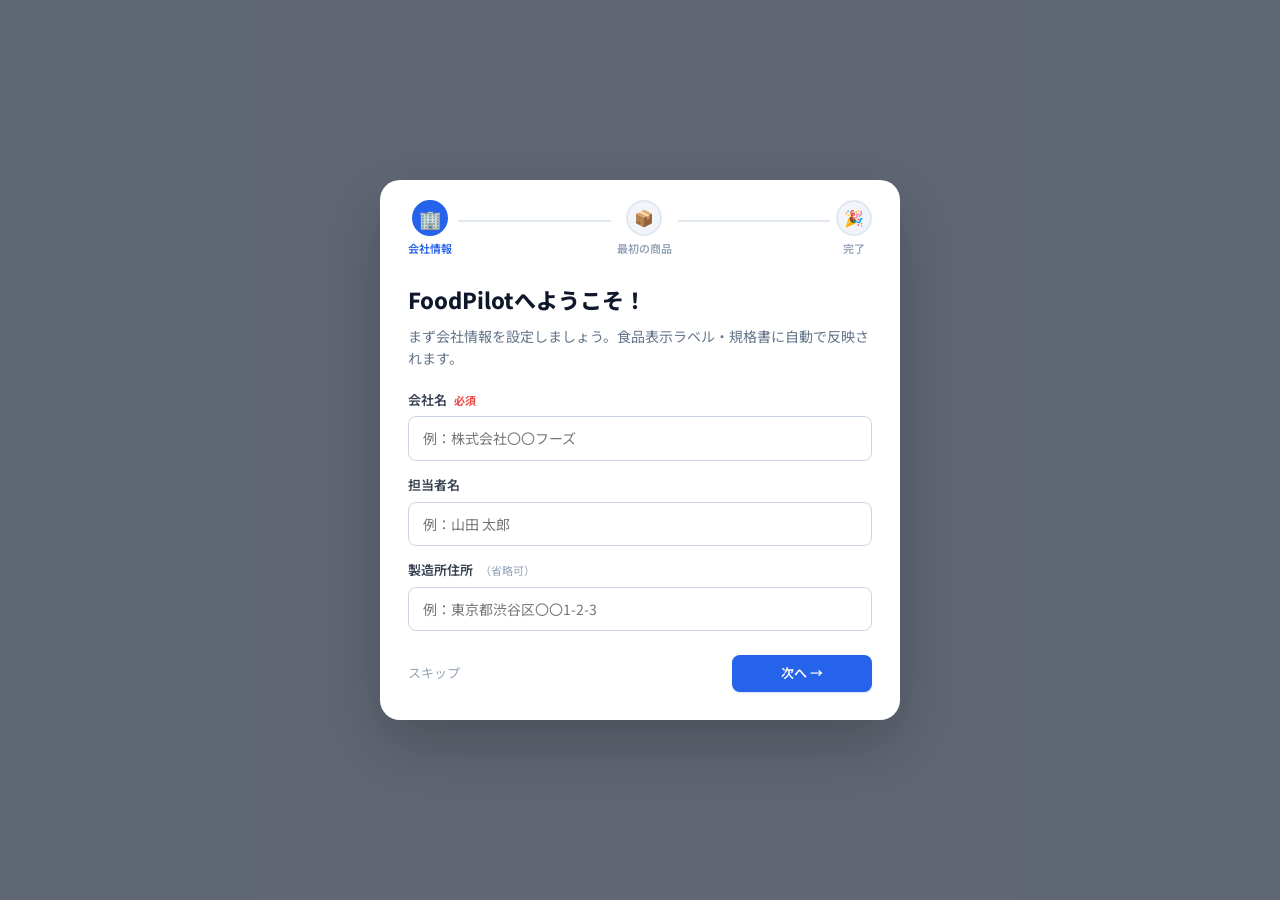
==== index.html @ d0ea184a "fix: 日付フォーマット統一・UI改善（2026-07-24/25） ## バグ修正 - [B-4] formatDate() を全画面に適用（承認日・更新日・賞味期限・発売日）   - ui-da" ====
<!doctype html>
<html lang="ja">
  <head>
    <meta charset="UTF-8" />
    <meta name="viewport" content="width=device-width, initial-scale=1.0" />
    <meta http-equiv="Cache-Control" content="no-cache, no-store, must-revalidate">
    <meta http-equiv="Pragma" content="no-cache">
    <meta http-equiv="Expires" content="0">
    <title>FoodPilot — 食品管理プラットフォーム</title>
    <link rel="icon" href="./assets/app-icon.svg" type="image/svg+xml" />
    <link rel="preconnect" href="https://fonts.googleapis.com" />
    <link rel="preconnect" href="https://fonts.gstatic.com" crossorigin />
    <link href="https://fonts.googleapis.com/css2?family=Noto+Sans+JP:wght@400;500;600;700&display=swap" rel="stylesheet" />
    <link rel="manifest" href="./manifest.json">
    <meta name="theme-color" content="#2563eb">
    <meta name="apple-mobile-web-app-capable" content="yes">
    <meta name="apple-mobile-web-app-title" content="FoodPilot">
    <link rel="stylesheet" href="./src/styles.css?v=20260724d" />
  </head>
  <body>
    <div id="root">
      <main class="home">
        <div class="brand">
          <img class="brand-mark app-icon" src="./assets/app-icon.svg" alt="FoodPilot">
          <div>
            <h1>FoodPilot</h1>
            <p>読み込み中です。少々お待ちください。</p>
          </div>
        </div>
      </main>
    </div>
    <script src="./src/db.js?v=20260724d"></script>
    <script src="./src/db-images.js?v=20260724d"></script>
    <script src="./src/constants.js?v=20260724d"></script>
    <script src="./src/utils-core.js?v=20260724d"></script>
    <script src="./src/modules.js?v=20260724d"></script>
    <script src="./src/state.js?v=20260724d"></script>
    <script src="./src/db-cloud.js?v=20260724d"></script>
    <script src="./src/ui-dashboard.js?v=20260724d"></script>
    <script src="./src/ui-products.js?v=20260724d"></script>
    <script src="./src/ui-label.js?v=20260724d"></script>
    <script src="./src/ui-develop.js?v=20260724d"></script>
    <script src="./src/ui-product-detail.js?v=20260724d"></script>
    <script src="./src/ui-ing-master.js?v=20260724d"></script>
    <script src="./src/delegation.js?v=20260724d"></script>
    <script src="./src/app.js?v=20260724d"></script>
    <script>if ('serviceWorker' in navigator) navigator.serviceWorker.register('./sw.js');</script>
  </body>
</html>
---- src/styles.css ----
/* ── Reset & Base ── */
*, *::before, *::after { box-sizing: border-box; margin: 0; padding: 0; }
body {
  color: #111827;
  background: #f8fafc;
  font-family: "Noto Sans JP", "Hiragino Sans", "Hiragino Kaku Gothic ProN", system-ui, -apple-system, sans-serif;
  font-size: 14px;
  line-height: 1.6;
  -webkit-font-smoothing: antialiased;
}
button, input, select, textarea { font: inherit; }
button { cursor: pointer; }
a { color: inherit; text-decoration: none; }

/* ── Design Tokens ── */
:root {
  --blue: #2563eb;
  --blue-hover: #1d4ed8;
  --blue-light: #eff6ff;
  --blue-border: #bfdbfe;
  --text: #111827;
  --text-sub: #6b7280;
  --text-muted: #9ca3af;
  --border: #e5e7eb;
  --bg: #f8fafc;
  --surface: #ffffff;
  --radius-sm: 8px;
  --radius: 12px;
  --radius-lg: 16px;
  --shadow-sm: 0 1px 2px rgba(0,0,0,.05);
  --shadow: 0 1px 3px rgba(0,0,0,.06), 0 1px 2px rgba(0,0,0,.04);
  --shadow-md: 0 4px 6px rgba(0,0,0,.05), 0 2px 4px rgba(0,0,0,.04);
  --shadow-lg: 0 10px 15px rgba(0,0,0,.06), 0 4px 6px rgba(0,0,0,.04);
}

/* ── Home / Layout ── */
.home {
  min-height: 100vh;
  padding: 64px 24px;
  display: grid;
  align-content: center;
  gap: 28px;
  max-width: 560px;
  margin: 0 auto;
}
.home-hero { text-align: center; display: grid; gap: 12px; }
.home-hero-logo { display: flex; justify-content: center; margin-bottom: 4px; }
.home-hero-title {
  font-size: 32px;
  font-weight: 700;
  color: var(--text);
  line-height: 1.25;
  letter-spacing: -0.5px;
}
.home-hero-sub { font-size: 15px; color: var(--text-sub); font-weight: 400; }

.brand { display: flex; align-items: center; gap: 14px; }
.brand-mark {
  width: 52px; height: 52px; border-radius: var(--radius);
  display: grid; place-items: center; background: var(--blue); color: #fff;
  font-weight: 700; flex-shrink: 0;
}
.brand-mark.app-icon {
  display: block; background: transparent; object-fit: cover;
  border-radius: var(--radius);
  box-shadow: var(--shadow);
}
.brand-mark.label-check {
  position: relative; border-radius: 8px 8px 8px 18px;
  background: var(--blue); transform: rotate(-3deg);
}
.brand-mark.label-check::after {
  content: ""; position: absolute; right: -7px; top: 0;
  width: 16px; height: 16px; background: var(--bg);
  transform: rotate(45deg) translate(2px,-2px); border-radius: 2px;
}
.tag-hole {
  position: absolute; left: 9px; top: 10px;
  width: 8px; height: 8px; border-radius: 50%;
  background: var(--bg); box-shadow: inset 0 0 0 1px rgba(0,0,0,.1);
}
.check-mark { position: relative; z-index: 1; font-size: 28px; line-height: 1; transform: rotate(3deg); }
.brand h1 { font-size: 20px; font-weight: 700; letter-spacing: -0.3px; }
.brand p { color: var(--text-sub); font-size: 13px; margin-top: 2px; }

/* ── Home Actions ── */
.home-actions { display: grid; grid-template-columns: 1fr 1fr; gap: 12px; }
.home-card {
  background: var(--surface);
  border: 1px solid var(--border);
  border-radius: var(--radius-lg);
  padding: 20px;
  text-align: left;
  display: flex;
  align-items: center;
  gap: 14px;
  color: var(--text);
  box-shadow: var(--shadow);
  transition: transform .18s ease, box-shadow .18s ease, border-color .18s ease;
}
.home-card:hover { transform: translateY(-2px); box-shadow: var(--shadow-lg); border-color: #d1d5db; }
.home-card.primary { background: var(--text); color: #fff; border-color: transparent; }
.home-card.primary:hover { box-shadow: 0 10px 20px rgba(0,0,0,.18); }
.home-card-icon { font-size: 22px; flex-shrink: 0; width: 40px; text-align: center; }
.home-card-body { flex: 1; display: grid; gap: 3px; }
.home-card-body span { font-size: 14px; font-weight: 600; line-height: 1.3; }
.home-card-body small { font-size: 12px; color: var(--text-sub); line-height: 1.4; }
.home-card.primary .home-card-body small { color: rgba(255,255,255,.6); }
.home-card-arrow { font-size: 16px; color: var(--text-muted); flex-shrink: 0; }
.home-card.primary .home-card-arrow { color: rgba(255,255,255,.5); }

/* ── CTA Button ── */
.home-cta-wrap { display: flex; justify-content: center; }
.home-next {
  height: 48px;
  padding: 0 32px;
  max-width: 320px;
  width: 100%;
  border: none;
  border-radius: var(--radius);
  background: var(--blue);
  color: #fff;
  font-size: 15px;
  font-weight: 600;
  letter-spacing: -0.1px;
  box-shadow: 0 1px 2px rgba(37,99,235,.3);
  transition: background .15s, transform .15s, box-shadow .15s;
}
.home-next:hover { background: var(--blue-hover); transform: translateY(-1px); box-shadow: 0 4px 12px rgba(37,99,235,.3); }

/* ── Plan Panel ── */
.plan-panel {
  background: var(--surface);
  border: 1px solid var(--border);
  border-radius: var(--radius-lg);
  padding: 24px;
  display: grid;
  gap: 16px;
  box-shadow: var(--shadow);
}
.plan-title { display: flex; align-items: baseline; gap: 10px; flex-wrap: wrap; }
.plan-title b { font-size: 15px; font-weight: 600; color: var(--text); }
.plan-title span { font-size: 13px; color: var(--text-sub); }
.plan-grid { display: grid; grid-template-columns: repeat(3, 1fr); gap: 10px; }
.plan-card {
  position: relative;
  border: 1.5px solid var(--border);
  background: var(--bg);
  color: var(--text);
  border-radius: var(--radius);
  padding: 16px 14px;
  text-align: left;
  display: grid;
  gap: 4px;
  transition: border-color .15s, background .15s, box-shadow .15s;
}
.plan-card:hover { border-color: #9ca3af; background: var(--surface); }
.plan-card.selected {
  background: var(--blue-light);
  border-color: var(--blue);
  box-shadow: 0 0 0 3px rgba(37,99,235,.1);
}
.plan-name { font-size: 14px; font-weight: 600; }
.plan-price { font-style: normal; font-size: 18px; font-weight: 700; color: var(--blue); }
.plan-note { font-size: 12px; color: var(--text-sub); }
.plan-check { font-size: 11px; font-weight: 600; color: var(--blue); margin-top: 2px; }
.popular-badge {
  position: absolute; top: -10px; right: 10px;
  background: var(--blue); color: #fff;
  font-size: 11px; font-weight: 700;
  padding: 2px 9px; border-radius: 999px;
  letter-spacing: 0.2px;
}

/* ── Recent Strip ── */
.recent-strip {
  background: var(--surface);
  border: 1px solid var(--border);
  border-radius: var(--radius-sm);
  padding: 11px 16px;
  display: flex; align-items: center; gap: 10px;
  font-size: 13px; color: var(--text-sub);
}
.recent-label { font-weight: 600; color: var(--text); font-size: 12px; }

/* ── Menu page ── */
.menu-page { align-content: start; }
.menu-head {
  display: flex; justify-content: space-between; align-items: center; gap: 12px;
  padding-bottom: 4px;
}

/* ── Page wrapper ── */
.page { min-height: 100vh; background: var(--bg); }

/* ── Topbar ── */
.topbar {
  position: sticky; top: 0; z-index: 50;
  height: 56px;
  background: rgba(255,255,255,.85);
  backdrop-filter: saturate(180%) blur(16px);
  -webkit-backdrop-filter: saturate(180%) blur(16px);
  border-bottom: 1px solid var(--border);
  display: grid;
  grid-template-columns: 160px 1fr auto;
  align-items: center;
  gap: 16px;
  padding: 0 24px;
}
.topbar h1 {
  margin: 0; font-size: 14px; font-weight: 600; color: var(--text);
  white-space: nowrap; overflow: hidden; text-overflow: ellipsis;
}
.topbar-right { display: flex; justify-content: flex-end; align-items: center; gap: 8px; }
.toast { font-size: 12px; font-weight: 600; color: var(--blue); }

/* ── Buttons ── */
.back, .action {
  display: inline-flex; align-items: center; justify-content: center; gap: 6px;
  border: 1px solid var(--border);
  border-radius: var(--radius-sm);
  padding: 7px 14px;
  background: var(--surface);
  color: var(--text);
  font-size: 13px;
  font-weight: 500;
  transition: background .12s, border-color .12s;
  white-space: nowrap;
}
.back:hover, .action:hover { background: var(--bg); border-color: #d1d5db; }
.action.primary, .action.dark, .action.secondary {
  background: var(--blue); color: #fff; border-color: transparent;
  font-weight: 600;
  box-shadow: 0 1px 2px rgba(37,99,235,.2);
}
.action.primary:hover, .action.dark:hover, .action.secondary:hover { background: var(--blue-hover); }
.action.secondary { background: #374151; }
.action.secondary:hover { background: #1f2937; }

/* ── 印刷ボタン（最重要） ── */
.print-btn {
  background: #16a34a; color: #fff; border-color: transparent;
  font-size: 15px; font-weight: 700;
  padding: 10px 20px;
  border-radius: var(--radius-sm);
  box-shadow: 0 2px 8px rgba(22,163,74,.3);
  width: 100%;
}
.print-btn:hover { background: #15803d; }

/* ── Plan Badge ── */
.plan-badge {
  display: inline-flex; align-items: center;
  height: 28px; padding: 0 10px;
  border-radius: 999px;
  font-size: 12px; font-weight: 600;
  color: var(--blue);
  background: var(--blue-light);
  border: 1px solid var(--blue-border);
}

/* ── Status Toast ── */
.status-toast {
  position: fixed; top: 64px; right: 20px; z-index: 100;
  background: #111827; color: #fff;
  border-radius: var(--radius-sm);
  padding: 10px 16px;
  font-size: 13px; font-weight: 600;
  box-shadow: var(--shadow-lg);
  display: flex; align-items: center; gap: 12px;
}
.toast-undo-btn {
  background: rgba(255,255,255,.15); color: #fff; border: 1px solid rgba(255,255,255,.3);
  border-radius: 6px; padding: 3px 10px; font-size: 12px; font-weight: 700;
  cursor: pointer; white-space: nowrap;
}
.toast-undo-btn:hover { background: rgba(255,255,255,.25); }

/* ── Sort Select ── */
.sort-select {
  padding: 6px 10px; border: 1px solid var(--border); border-radius: var(--radius-sm);
  background: var(--surface); color: var(--text); font-size: 13px;
  cursor: pointer; flex-shrink: 0;
}
.sort-select:focus { outline: 2px solid var(--blue); outline-offset: 1px; }

/* ── Expiry Alert Banner ── */
.expiry-alert {
  display: flex; align-items: center; gap: 12px;
  padding: 12px 16px; border-radius: var(--radius); margin-bottom: 12px;
  font-size: 14px; font-weight: 500;
}
.expiry-alert--danger { background: #fef2f2; border: 1px solid #fca5a5; color: #991b1b; }
.expiry-alert--warn   { background: #fffbeb; border: 1px solid #fcd34d; color: #92400e; }
.expiry-alert-btn {
  margin-left: auto; padding: 4px 12px; border-radius: 6px; border: none;
  background: currentColor; color: #fff; font-size: 12px; font-weight: 600; cursor: pointer;
  opacity: .85;
}
.expiry-alert--danger .expiry-alert-btn { background: #dc2626; color: #fff; }
.expiry-alert--warn   .expiry-alert-btn { background: #d97706; color: #fff; }
.expiry-alert-btn:hover { opacity: 1; }

/* ── Storage Meter ── */
.storage-meter { margin-bottom: 16px; }
.storage-meter-head { display: flex; justify-content: space-between; align-items: center; font-size: 13px; margin-bottom: 6px; }
.storage-meter-track { height: 8px; background: var(--border); border-radius: 4px; overflow: hidden; }
.storage-meter-fill { height: 100%; border-radius: 4px; transition: width .4s; }

/* ── Plan buy button（buttonに変更: border/cursor追加） ── */
.plan-buy-btn {
  display: inline-block; margin-top: 8px; padding: 6px 14px;
  background: var(--primary); color: #fff; border-radius: 8px;
  font-size: 13px; font-weight: 600; text-decoration: none;
  border: none; cursor: pointer;
  transition: opacity .15s;
}
.plan-buy-btn:hover:not(:disabled) { opacity: .85; }
.plan-buy-btn:disabled { opacity: .5; cursor: not-allowed; }

/* ── Stripe決済バッジ ── */
.plan-stripe-note {
  display: flex; gap: 16px; flex-wrap: wrap;
  margin-top: 12px; padding: 10px 14px;
  background: #f0fdf4; border: 1px solid #bbf7d0;
  border-radius: 8px; font-size: 12px; color: #15803d;
}

/* ── トライアルバナー ── */
.plan-trial-banner {
  margin-bottom: 14px; padding: 12px 16px;
  background: linear-gradient(135deg, #fffbeb, #fef9c3);
  border: 1.5px solid #f59e0b; border-radius: 10px;
  font-size: 13.5px; font-weight: 600; color: #92400e;
  line-height: 1.5;
}
.plan-trial-banner strong { color: #b45309; }
.plan-trial-banner--expired {
  background: linear-gradient(135deg, #fef2f2, #fee2e2);
  border-color: #ef4444; color: #991b1b;
}
.plan-free-note {
  margin-top: 10px; padding: 8px 14px;
  background: #f0fdf4; border: 1px solid #bbf7d0;
  border-radius: 8px;
}
.plan-free-badge { font-size: 12.5px; color: #166534; font-weight: 600; }

/* ── モニター・トライアルセクション ── */
.plan-trial-section {
  margin-top: 14px; border: 1.5px dashed #c4b5fd;
  border-radius: 10px; overflow: hidden;
}
.plan-trial-toggle {
  list-style: none; padding: 12px 16px;
  font-size: 13px; font-weight: 600; color: #7c3aed;
  cursor: pointer; user-select: none;
  background: #faf5ff;
}
.plan-trial-toggle::-webkit-details-marker { display: none; }
.plan-trial-toggle::marker { display: none; }
.plan-trial-section[open] .plan-trial-toggle { border-bottom: 1px dashed #c4b5fd; }
.plan-trial-body { padding: 14px 16px; background: #faf5ff; }
.plan-trial-desc { font-size: 12.5px; color: #6d28d9; margin: 0 0 10px; }
.plan-trial-form { display: flex; gap: 8px; flex-wrap: wrap; }
.plan-trial-input {
  flex: 1; min-width: 180px; padding: 7px 12px;
  border: 1.5px solid #c4b5fd; border-radius: 8px;
  font-size: 13px; outline: none;
  background: #fff; color: var(--text);
}
.plan-trial-input:focus { border-color: #7c3aed; box-shadow: 0 0 0 2px rgba(124,58,237,.15); }
.plan-trial-active {
  margin-top: 10px; padding: 8px 12px;
  background: #ede9fe; border-radius: 6px;
  font-size: 12px; font-weight: 600; color: #5b21b6;
}

/* ── License key section ── */
.license-section { margin-top: 20px; padding-top: 16px; border-top: 1px solid var(--border); }
.license-section-title { font-size: 14px; font-weight: 600; margin-bottom: 6px; }
.license-input-row { display: flex; gap: 8px; margin-top: 8px; flex-wrap: wrap; }
.license-key-input { flex: 1; min-width: 200px; padding: 8px 12px; border: 1.5px solid var(--border); border-radius: 8px; font-size: 14px; font-family: monospace; }
.license-key-input:focus { outline: none; border-color: var(--primary); }
.license-active-note { margin-top: 10px; font-size: 13px; color: #16a34a; }

/* ── Field hint inline ── */
.field > span .field-hint { font-size: 11px; color: var(--text-sub); margin-left: 6px; font-weight: 400; }

/* ── Expiry chip on product cards ── */
.expiry-chip {
  display: inline-flex; align-items: center; gap: 3px;
  padding: 2px 7px; border-radius: 10px; font-size: 11px; font-weight: 600;
  white-space: nowrap;
}
.expiry-chip.expired { background: #fee2e2; color: #dc2626; }
.expiry-chip.soon    { background: #fef3c7; color: #b45309; }

/* ── Product detail completion banner ── */
.detail-comp-banner {
  display: flex; align-items: center; gap: 10px;
  padding: 10px 16px; background: var(--surface);
  border: 1px solid var(--border); border-radius: var(--radius);
  margin-bottom: 12px; flex-wrap: wrap;
}
.dcb-bar-wrap {
  flex: 0 0 120px; height: 6px; background: var(--border); border-radius: 3px; overflow: hidden;
}
.dcb-bar-fill { height: 100%; border-radius: 3px; transition: width .3s; }
.dcb-pct { font-size: 13px; font-weight: 700; white-space: nowrap; }
.dcb-missing { font-size: 12px; color: var(--text-sub); }
.dcb-missing strong { color: var(--text); }
.dcb-done { font-size: 12px; color: #16a34a; font-weight: 600; }

/* ── Tab badge (未入力カウント) ── */
.tab-badge {
  display: inline-flex; align-items: center; justify-content: center;
  min-width: 16px; height: 16px; padding: 0 4px;
  background: #ef4444; color: #fff; border-radius: 8px;
  font-size: 10px; font-weight: 700; line-height: 1;
  margin-left: 5px; vertical-align: middle;
}
.detail-tab.active .tab-badge { background: #fff; color: #ef4444; }
.tab-badge--error { background: #dc2626; animation: tab-badge-pulse 2s infinite; }
@keyframes tab-badge-pulse { 0%,100%{ opacity:1; } 50%{ opacity:.7; } }

/* ── Field missing highlight ── */
.field--missing > input,
.field--missing > select,
.field--missing > textarea {
  border-color: #fbbf24;
  background: #fffbeb;
}
.field--missing > input:focus,
.field--missing > select:focus,
.field--missing > textarea:focus {
  border-color: #d97706;
  outline-color: #fde68a;
}
.field--missing > span:first-child {
  color: var(--text);
}
.field--missing > span:first-child::after {
  content: " ✏ 未入力";
  font-size: 10px; font-weight: 600; color: #d97706;
  margin-left: 4px;
}
.missing-ing-notice {
  padding: 12px 16px; margin-bottom: 16px;
  background: #fffbeb; border: 1px solid #fbbf24; border-radius: var(--radius);
  color: #92400e; font-size: 13px; font-weight: 500;
}

/* ── Dashboard category bar chart ── */
.cat-chart-card {
  background: var(--surface); border: 1px solid var(--border);
  border-radius: var(--radius); padding: 16px; margin-bottom: 16px;
}
.cat-chart-title {
  font-size: 14px; font-weight: 700; color: var(--text);
  margin-bottom: 12px;
}
.cat-chart-list { display: flex; flex-direction: column; gap: 8px; }
.cat-chart-row {
  display: flex; align-items: center; gap: 10px; width: 100%;
  background: none; border: none; padding: 4px 6px; border-radius: var(--radius-sm);
  cursor: pointer; text-align: left;
  transition: background 0.15s;
}
.cat-chart-row:hover { background: var(--hover); }
.cat-chart-label {
  flex: 0 0 100px; font-size: 13px; color: var(--text);
  white-space: nowrap; overflow: hidden; text-overflow: ellipsis;
}
.cat-chart-bar-wrap {
  flex: 1; height: 10px; background: var(--border); border-radius: 5px; overflow: hidden;
}
.cat-chart-bar {
  height: 100%; background: var(--blue); border-radius: 5px;
  transition: width 0.4s ease;
}
.cat-chart-count {
  flex: 0 0 36px; font-size: 12px; font-weight: 600;
  color: var(--text-sub); text-align: right;
}

/* ── History diff chip ── */
.history-diff-chip {
  display: inline-block; font-size: 11px; color: #92400e;
  background: #fef3c7; border: 1px solid #fde68a;
  border-radius: 4px; padding: 2px 7px; margin: 0 6px;
}
.history-diff-same {
  color: #64748b; background: var(--surface); border-color: var(--border);
}
.history-detail-list { display: flex; flex-direction: column; gap: 10px; }
.history-detail-row {
  display: flex; align-items: center; justify-content: space-between;
  gap: 12px; padding: 10px 14px;
  border: 1px solid var(--border); border-radius: var(--radius); background: var(--surface);
  flex-wrap: wrap;
}
.history-detail-meta {
  display: flex; align-items: center; gap: 8px; flex-wrap: wrap; flex: 1;
}

/* ── Toolbar right group ── */
.toolbar-right {
  display: flex; align-items: center; gap: 8px; flex-shrink: 0; flex-wrap: wrap;
}

/* ── Todo filter select ── */
.todo-filter-select {
  padding: 6px 10px; border: 1px solid var(--border); border-radius: var(--radius-sm);
  background: var(--surface); color: var(--text); font-size: 13px; cursor: pointer;
  max-width: 200px;
}
.todo-filter-select:focus { outline: 2px solid var(--blue); outline-offset: 1px; }

/* ── Editor Shell ── */
.content { padding: 24px 24px; }
.narrow { max-width: 1200px; margin: 0 auto; }
.editor-shell {
  max-width: 1280px;
  margin: 0 auto;
  padding: 24px 24px 100px;
  display: grid;
  grid-template-columns: 55fr 45fr;
  gap: 24px;
  align-items: start;
}
.form-column { display: grid; gap: 16px; }
.preview-column {
  position: sticky; top: 72px;
  max-height: calc(100vh - 84px);
  overflow-y: auto;
  padding-right: 4px;
  scrollbar-gutter: stable;
}

/* ── Section Cards ── */
.section {
  background: var(--surface);
  border: 1px solid var(--border);
  border-radius: var(--radius-lg);
  overflow: hidden;
  box-shadow: var(--shadow);
}
.section.accent { border-color: var(--blue-border); }
.section-header {
  width: 100%;
  min-height: 44px;
  display: flex; align-items: center; justify-content: space-between; gap: 8px;
  padding: 0 16px;
  border: none;
  border-bottom: 1px solid transparent;
  background: #fafafa;
  color: var(--text-sub);
  font-size: 11px; font-weight: 600;
  letter-spacing: 0.6px; text-transform: uppercase;
  cursor: pointer;
  text-align: left;
  transition: background .12s;
}
.section-header:hover { background: #f3f4f6; }
.section.open .section-header { border-bottom-color: var(--border); }
.accent .section-header { background: var(--blue-light); color: var(--blue); border-bottom-color: var(--blue-border); }
.section-title-text { flex: 1; }
.section-chevron { font-size: 10px; color: var(--text-muted); flex-shrink: 0; }
.section-body { padding: 18px; display: grid; gap: 16px; }

/* ── Form Fields ── */
.field { display: grid; gap: 6px; }
.field span { font-size: 12px; font-weight: 500; color: #374151; }
.field b { margin-left: 6px; color: #ef4444; font-size: 11px; font-weight: 500; }
.field.invalid span::after { content: " 要確認"; color: #ef4444; font-size: 11px; margin-left: 4px; }
.field.invalid input { border-color: #fca5a5; background: #fff5f5; }

input, select {
  width: 100%;
  border: 1px solid #d1d5db;
  border-radius: var(--radius-sm);
  padding: 9px 12px;
  background: var(--surface);
  color: var(--text);
  font-size: 14px;
  outline: none;
  transition: border-color .12s, box-shadow .12s;
}
input:focus, select:focus {
  border-color: var(--blue);
  box-shadow: 0 0 0 3px rgba(37,99,235,.1);
}
input:disabled { color: #9ca3af; background: #f3f4f6; }
button:disabled {
  cursor: not-allowed; opacity: .45;
  background: #f3f4f6 !important; color: #9ca3af !important;
  border-color: var(--border) !important; box-shadow: none !important;
}

/* ── Volume / Unit Tabs ── */
.volume-input { display: grid; gap: 8px; }
.volume-input input { width: 100%; }
.unit-tabs { display: flex; flex-wrap: wrap; gap: 6px; }
.unit-tabs button {
  border: 1px solid var(--border); border-radius: 999px;
  background: var(--surface); color: var(--text-sub);
  padding: 4px 12px; font-size: 12px; font-weight: 500;
  transition: all .12s;
}
.unit-tabs button:hover { border-color: #9ca3af; color: var(--text); }
.unit-tabs button.selected { background: var(--text); border-color: var(--text); color: #fff; }
.date-tabs button { background: var(--bg); }

/* ── Two Col ── */
.two-col { display: grid; grid-template-columns: 1fr 1fr; gap: 12px; }

/* ── Choice Grid ── */
.choice-grid, .mfr-choice, .mode-row {
  display: grid; grid-template-columns: 1fr 1fr; gap: 6px;
}
.choice-grid button, .mfr-choice button, .mode-row button {
  min-height: 40px;
  border: 1px solid var(--border); background: var(--bg);
  border-radius: var(--radius-sm); padding: 8px 10px;
  color: var(--text); font-size: 13px; font-weight: 500;
  display: inline-flex; align-items: center; justify-content: center; gap: 6px;
  transition: all .12s;
}
.choice-grid button:hover, .mfr-choice button:hover, .mode-row button:hover {
  background: var(--surface); border-color: #9ca3af;
}
.choice-grid button.selected, .mode-row button.selected {
  background: var(--blue-light); color: var(--blue); border-color: var(--blue); font-weight: 600;
}
.mfr-choice { grid-template-columns: repeat(4, 1fr); }
.mfr-choice button { min-height: 52px; font-size: 13px; }
.mfr-choice button.selected { background: var(--blue-light); color: var(--blue); border-color: var(--blue); }

/* ── Ingredient List ── */
.ing-list { display: grid; gap: 8px; }
.ing-row {
  display: grid;
  grid-template-columns: 22px minmax(120px,1fr) 88px auto 40px;
  gap: 8px; align-items: center;
}
.ing-row > span { color: var(--text-muted); text-align: center; font-size: 12px; font-weight: 500; }

/* ── Badges ── */
.badges { min-width: 74px; display: flex; gap: 4px; flex-wrap: wrap; }
.badges b { font-size: 10px; padding: 2px 6px; border-radius: 999px; white-space: nowrap; font-weight: 600; }
.badges .violet { background: #f5f3ff; color: #7c3aed; }
.badges .amber  { background: #fffbeb; color: #b45309; }
.badges .green  { background: #f0fdf4; color: #16a34a; }

/* ── Icon Button ── */
.icon-btn {
  border: 1px solid var(--border); background: var(--bg);
  color: #ef4444; border-radius: var(--radius-sm); height: 40px;
  transition: background .12s;
}
.icon-btn:hover { background: #fef2f2; border-color: #fca5a5; }

/* ── Nutrition Grid ── */
.nutrition-grid { display: grid; grid-template-columns: repeat(5, 1fr); gap: 8px; }
.nutrition-grid label {
  background: var(--blue-light); border: 1px solid var(--blue-border);
  border-radius: var(--radius-sm); padding: 9px; display: grid; gap: 5px;
}
.nutrition-grid span { color: var(--blue); font-size: 11px; font-weight: 600; }
.nutrition-grid input { text-align: right; font-weight: 700; padding: 7px; }
.nutrition-grid small { color: var(--text-muted); text-align: right; font-size: 11px; }

/* ── Notice ── */
.notice {
  padding: 10px 14px;
  background: #fffbeb; border: 1px solid #fde68a;
  border-radius: var(--radius-sm); color: #92400e; font-size: 12px;
}
.notice.success {
  background: #f0fdf4; border-color: #86efac; color: #166534; font-weight: 600;
}

/* ── Assist ── */
.assist-actions { display: flex; gap: 8px; }
.check-list { display: grid; gap: 6px; }
.check-list > div {
  display: flex; align-items: center; gap: 10px;
  border: 1px solid var(--border); border-radius: var(--radius-sm);
  padding: 8px 12px; background: var(--surface);
}
.check-list b {
  min-width: 52px; font-size: 11px; font-weight: 600;
  text-align: center; border-radius: 999px; padding: 2px 8px;
}
.check-list span { color: var(--text); font-size: 12px; font-weight: 400; }
.check-ok b { background: #dcfce7; color: #16a34a; }
.check-warn b { background: #fee2e2; color: #dc2626; }
.check-list > .check-warn { border-color: #fca5a5; background: #fff5f5; }

/* ── Wide Input ── */
.wide-input { width: 100%; }

/* ── Preview Panel ── */
.preview-panel {
  background: var(--surface);
  border: 1px solid var(--border);
  border-radius: var(--radius-lg);
  padding: 12px;
  display: grid; gap: 10px;
  box-shadow: var(--shadow);
}
.preview-top-bar {
  display: flex; align-items: center; justify-content: space-between; gap: 8px; flex-wrap: wrap;
}
.preview-area-wrap {
  background: #e5e7eb;
  border-radius: var(--radius-sm);
  padding: 12px;
  overflow: auto;
  min-height: 160px;
}
/* 印刷設定を折りたたみ */
.print-settings-panel {
  border: 1px solid var(--border); border-radius: var(--radius-sm);
  background: var(--bg);
}
.print-settings-panel > summary {
  padding: 8px 12px; font-size: 12px; font-weight: 600;
  color: var(--text-sub); cursor: pointer; list-style: none; user-select: none;
}
.print-settings-panel > summary::after { content: " ▼"; font-size: 10px; }
.print-settings-panel[open] > summary::after { content: " ▲"; }
.print-settings-panel > summary::-webkit-details-marker { display: none; }
.print-settings-body { padding: 10px 12px; display: grid; gap: 10px; }
.print-controls { display: flex; gap: 8px; flex-wrap: wrap; }
.print-controls label { display: grid; gap: 4px; flex: 1; }
.print-controls select { width: 100%; padding: 7px 10px; border: 1px solid var(--border); border-radius: var(--radius-sm); font-size: 13px; }

/* ── Target Tabs ── */
.target-tabs {
  display: grid; grid-template-columns: repeat(3, 1fr);
  gap: 3px; padding: 4px;
  background: var(--bg); border: 1px solid var(--border); border-radius: var(--radius-sm);
}
.target-tabs button {
  min-height: 34px; border: 1px solid transparent; border-radius: 6px;
  background: transparent; color: var(--text-sub);
  font-size: 12px; font-weight: 500; transition: all .12s;
}
.target-tabs button.selected {
  background: var(--surface); color: var(--text);
  border-color: var(--border); font-weight: 600;
  box-shadow: var(--shadow-sm);
}

/* ── Output Actions ── */
.output-actions { display: grid; grid-template-columns: 1.2fr 1fr 1fr; gap: 8px; }

/* ── Size Controls ── */
.size-controls {
  display: grid; grid-template-columns: repeat(4, 1fr); gap: 8px;
  padding: 12px; background: var(--bg); border: 1px solid var(--border); border-radius: var(--radius-sm);
}
.size-controls label { display: grid; gap: 4px; }
.size-controls span { color: var(--text-sub); font-size: 11px; font-weight: 500; }
.size-controls input { padding: 8px 10px; }

/* ── Print Area ── */
#print-area { overflow-x: auto; }
.print-sized { display: inline-block; max-width: none; }
.print-sized .label-paper { width: 100%; min-height: inherit; font-size: inherit; }
.contamination-note { margin-top: 4px; padding: 2px 1px; color: #111; font-size: .82em; line-height: 1.35; background: #fff; }

/* ── Print Support ── */
.print-support {
  border: 1px solid var(--border); border-radius: var(--radius-sm);
  background: var(--surface); padding: 12px 14px; display: grid; gap: 5px;
}
.print-support b { font-size: 12px; font-weight: 600; }
.print-support span, .print-support p, .print-support li { color: var(--text-sub); font-size: 11px; line-height: 1.4; }
.print-support p { margin: 0; }
.print-support ul { margin: 0; padding-left: 18px; }
.full-action { width: 100%; }

/* ── Print Preview Modal ── */
.print-preview-modal {
  position: fixed; inset: 0; z-index: 2000;
  background: rgba(0,0,0,.45);
  display: grid; place-items: start center; padding: 80px 24px 24px;
}
.print-preview-card {
  width: min(1100px, 96vw);
  max-height: calc(100vh - 104px);
  background: var(--surface);
  border-radius: var(--radius-lg);
  border: 1px solid var(--border);
  box-shadow: 0 20px 60px rgba(0,0,0,.18);
  display: grid; grid-template-rows: auto 1fr; overflow: hidden;
}
.print-preview-head {
  display: flex; align-items: center; gap: 12px;
  padding: 14px 18px; border-bottom: 1px solid var(--border); background: #fafafa;
}
.print-preview-head div { flex: 1; display: grid; gap: 2px; }
.print-preview-head b { font-size: 14px; font-weight: 600; }
.print-preview-head span { color: var(--text-sub); font-size: 12px; }
.print-preview-sheet { overflow: auto; background: #e5e7eb; }
.print-preview-sheet .print-stack { justify-items: start; }
.print-stack { display: grid; gap: 16px; min-width: 0; }
.preview-heading { margin: 0 0 8px; color: var(--text-sub); font-size: 11px; font-weight: 600; text-transform: uppercase; letter-spacing: 0.5px; }

/* ── Label Paper ── */
.label-paper {
  width: 100%; background: #fff; color: #000;
  font-family: "Yu Mincho", "MS PMincho", serif;
  line-height: 1.35; border: 1.5px solid #000;
  box-shadow: 0 2px 8px rgba(0,0,0,.1);
}
.label-paper table { border-collapse: collapse; width: 100%; }
.label-paper th, .label-paper td { border: 1px solid #000; padding: 4px 6px; vertical-align: top; font-size: inherit; }
.label-paper th { width: 5.6em; text-align: justify; text-align-last: justify; white-space: nowrap; font-weight: 800; }
.label-paper td { word-break: break-all; }
.barcode-box { display: grid; justify-items: center; background: #fff; padding: 3px 2px 1px; }
.label-barcode-footer { border-top: 1px solid #000; padding: 4px 6px 3px; display: grid; justify-items: center; gap: 2px; }
.barcode-title { font-family: Arial, sans-serif; font-size: .75em; font-weight: 700; }
.jan-barcode { width: min(100%, 46mm); height: auto; display: block; fill: #000; }
.jan-barcode text { font-family: Arial, sans-serif; font-size: 8px; letter-spacing: 1px; }
.label-paper.overseas { font-family: Georgia, "Times New Roman", serif; }
.label-paper.overseas th { width: 8.8em; text-align: left; text-align-last: auto; }
.nutrition-label { padding: 0; max-width: 330px; }
.nutrition-label h3 { margin: 0; padding: 8px; text-align: center; border-bottom: 1px solid #000; font-size: 1.15em; }
.nutrition-label p { margin: 0; padding: 5px 8px; text-align: center; border-bottom: 1px solid #000; font-size: .92em; }
.nutrition-label td { text-align: right; font-weight: 800; }
.nutrition-label small { display: block; padding: 7px 8px; text-align: right; font-size: .85em; }

/* ── Compliance Box ── */
.compliance-box { background: #fff; border: 1px solid #111; color: #111; padding: 10px 12px; font-family: system-ui, sans-serif; }
.compliance-box h3 { margin: 0 0 8px; font-size: 13px; font-weight: 600; }
.missing-box, .ok-box { margin-bottom: 8px; padding: 7px 10px; border-radius: 6px; font-size: 11px; line-height: 1.4; }
.missing-box { background: #fffbeb; border: 1px solid #fde68a; }
.ok-box { background: #f0fdf4; border: 1px solid #86efac; font-weight: 600; }
.compliance-box ul { margin: 0; padding-left: 18px; display: grid; gap: 4px; }
.compliance-box li, .compliance-box p { font-size: 11px; line-height: 1.4; }
.compliance-box p { margin: 8px 0 0; font-weight: 600; }

/* ── App Modal ── */
.app-modal {
  position: fixed; inset: 0; z-index: 3000;
  background: rgba(0,0,0,.4);
  display: grid; place-items: center; padding: 24px;
}
.app-modal-card {
  background: var(--surface);
  border-radius: var(--radius-lg);
  border: 1px solid var(--border);
  box-shadow: 0 20px 60px rgba(0,0,0,.15);
  padding: 28px 24px 22px;
  max-width: 380px; width: 100%;
  display: grid; gap: 20px;
}
.app-modal-msg { font-size: 15px; line-height: 1.65; color: var(--text); white-space: pre-line; }
.app-modal-preview { margin-top: 10px; padding: 10px 12px; background: var(--bg); border-radius: var(--radius-sm); font-size: 12px; color: var(--text-sub); max-height: 160px; overflow-y: auto; }
.app-modal-actions { display: flex; justify-content: flex-end; gap: 8px; }
.app-modal-cancel { background: var(--bg); color: var(--text); border-color: var(--border); }
.app-modal-confirm { min-width: 80px; }

/* ── Product Grid (Saved) ── */
.product-grid { display: grid; grid-template-columns: repeat(auto-fill, minmax(280px, 1fr)); gap: 12px; }
.product-card {
  background: var(--surface); border: 1px solid var(--border);
  border-radius: var(--radius-lg); padding: 20px;
  display: grid; gap: 14px; box-shadow: var(--shadow);
  transition: transform .18s, box-shadow .18s, border-color .18s;
}
.product-card:hover { transform: translateY(-2px); box-shadow: var(--shadow-lg); border-color: #d1d5db; }
.product-card h3 { font-size: 16px; font-weight: 600; margin-bottom: 4px; }
.product-card p { color: var(--text-sub); font-size: 12px; margin: 2px 0; }
.chips { display: flex; flex-wrap: wrap; gap: 5px; margin-top: 8px; }
.chips span {
  padding: 3px 8px; border-radius: 999px;
  background: var(--bg); border: 1px solid var(--border);
  color: var(--text); font-size: 11px; font-weight: 500;
}
.chips em { color: var(--text-muted); font-style: normal; font-size: 12px; }
.card-actions { display: flex; gap: 8px; align-items: center; }
.card-actions button {
  min-height: 34px; border: 1px solid var(--border);
  border-radius: var(--radius-sm); background: var(--bg);
  padding: 6px 12px; display: inline-flex; align-items: center; gap: 5px;
  font-size: 12px; font-weight: 500; transition: background .12s, border-color .12s;
}
.card-actions button:hover { background: var(--surface); border-color: #9ca3af; }
.card-actions .danger { color: #dc2626; }

/* ── Mobile Switch ── */
.mobile-switch {
  display: none; position: fixed; right: 16px; bottom: 16px; z-index: 8;
  border: none; border-radius: var(--radius); padding: 12px 20px;
  color: #fff; background: var(--text);
  box-shadow: var(--shadow-lg); font-weight: 600;
}

/* ── Empty State ── */
.empty {
  background: var(--surface); border: 1px solid var(--border);
  border-radius: var(--radius-lg); padding: 48px;
  display: grid; justify-items: center; gap: 12px; color: var(--text-sub);
}

/* ── Responsive ── */
@media (max-width: 900px) {
  .home-actions, .editor-shell, .two-col { grid-template-columns: 1fr; }
  .plan-grid { grid-template-columns: 1fr; }
  .home-card { min-height: auto; }
  .editor-shell { padding-bottom: 90px; }
  .preview-column { position: static; max-height: none; overflow-y: visible; padding-right: 0; }
  .hide-mobile { display: none; }
  .mobile-switch { display: block; }
  .topbar { grid-template-columns: auto 1fr auto; }
  .topbar-right .toast { display: none; }
  .nutrition-grid { grid-template-columns: repeat(2, 1fr); }
  .mfr-choice { grid-template-columns: repeat(2, 1fr); }
  .size-controls { grid-template-columns: repeat(2, 1fr); }
  .target-tabs { grid-template-columns: repeat(3, 1fr); }
  .output-actions { grid-template-columns: 1fr; }
  .ing-row { grid-template-columns: 22px 1fr 80px 38px; }
  .badges { grid-column: 2 / -1; }
}
@media (max-width: 560px) {
  .topbar { height: auto; min-height: 56px; padding: 8px 14px; }
  .topbar h1 { font-size: 13px; }
  .back, .action { padding: 7px 10px; }
  .action span { display: none; }
  .home { padding: 32px 16px; }
  .home-hero-title { font-size: 26px; }
  .choice-grid { grid-template-columns: 1fr; }
  .home-actions { grid-template-columns: 1fr; }
}


/* ── 3ステップガイド ── */
.how-steps {
  display: flex;
  align-items: center;
  gap: 6px;
  background: var(--blue-light);
  border: 1px solid var(--blue-border);
  border-radius: var(--radius);
  padding: 16px 20px;
  margin-bottom: 20px;
}
.how-step {
  flex: 1;
  display: flex;
  align-items: center;
  gap: 10px;
  background: #fff;
  border: 1px solid var(--blue-border);
  border-radius: var(--radius-sm);
  padding: 10px 12px;
}
.how-step-body {
  display: flex;
  flex-direction: column;
  gap: 2px;
}
.how-step-title {
  font-size: 13px;
  font-weight: 700;
  color: var(--text);
  white-space: nowrap;
}
.how-step small {
  font-size: 11px;
  color: var(--text-sub);
  white-space: nowrap;
}
.how-num {
  display: inline-flex;
  align-items: center;
  justify-content: center;
  width: 26px; height: 26px;
  background: var(--blue);
  color: #fff;
  border-radius: 50%;
  font-size: 13px;
  font-weight: 700;
  flex-shrink: 0;
}
.how-arrow { color: var(--blue); font-size: 12px; flex-shrink: 0; }

/* ── 注意文 ── */
.label-disclaimer {
  font-size: 11px;
  color: var(--text-muted);
  margin-top: 10px;
  padding: 8px 10px;
  background: #fefce8;
  border: 1px solid #fde68a;
  border-radius: var(--radius-sm);
  line-height: 1.5;
}

/* ── スマホ余白削減 ── */
@media (max-width: 560px) {
  .home { padding: 16px 12px; }
  .home-hero { margin-bottom: 16px; }
  .home-hero-title { font-size: 22px; }
  .plan-panel { padding: 14px 12px; }
  .how-steps { padding: 10px; gap: 4px; flex-direction: column; }
  .how-step { width: 100%; }
  .how-arrow { display: none; }
  .content { padding: 12px; }
  .section { padding: 12px; margin-bottom: 12px; }
  .print-btn { font-size: 14px; padding: 10px 16px; }
}

/* ── 完成度バー ── */
.completion-bar-wrap {
  background: var(--surface);
  border: 1px solid var(--border);
  border-radius: var(--radius);
  padding: 12px 16px;
  display: grid; gap: 8px;
  box-shadow: var(--shadow);
}
.completion-bar-head {
  display: flex; align-items: center; gap: 10px; flex-wrap: wrap;
  font-size: 12px; color: var(--text-sub);
}
.completion-bar-head strong { font-size: 15px; font-weight: 700; }
.completion-missing { color: #d97706; font-size: 11px; }
.completion-ok { color: #16a34a; font-size: 11px; font-weight: 600; }
.completion-bar-track {
  height: 6px; background: var(--border); border-radius: 9999px; overflow: hidden;
}
.completion-bar-fill {
  height: 100%; border-radius: 9999px; transition: width .4s ease;
}

/* ── 固定保存ボタン (FAB) ── */
.fab-save {
  position: fixed; bottom: 24px; right: 24px; z-index: 100;
  background: #16a34a; color: #fff;
  border: none; border-radius: var(--radius);
  padding: 14px 28px;
  font-size: 15px; font-weight: 700;
  box-shadow: 0 4px 16px rgba(22,163,74,.35);
  cursor: pointer;
  transition: background .15s, transform .15s, box-shadow .15s;
}
.fab-save:hover { background: #15803d; transform: translateY(-2px); box-shadow: 0 6px 20px rgba(22,163,74,.4); }

/* ── オートセーブ状態 ── */
.autosave-status {
  font-size: 12px; font-weight: 600; padding: 3px 10px;
  border-radius: 999px;
}
.autosave-editing { background: #fef3c7; color: #92400e; }
.autosave-saving  { background: #dbeafe; color: #1e40af; }
.autosave-ok      { background: #dcfce7; color: #166534; }

/* ── ドラッグ並び替え ── */
.drag-handle {
  cursor: grab; color: var(--text-muted); font-size: 16px;
  padding: 0 4px; user-select: none; flex-shrink: 0;
}
.drag-handle:active { cursor: grabbing; }
.ing-row[draggable] { transition: opacity .15s; }
.ing-row.dragging { opacity: .4; }
.ing-row.drag-over { border: 1.5px dashed var(--blue); background: var(--blue-light); border-radius: var(--radius-sm); }

/* ── プレビューツールバー ── */
.preview-toolbar {
  display: flex; align-items: center; justify-content: space-between;
  gap: 8px; flex-wrap: wrap; margin-bottom: 8px;
}
.zoom-controls { display: flex; gap: 4px; }
.zoom-btn {
  border: 1px solid var(--border); background: var(--surface);
  color: var(--text-sub); border-radius: var(--radius-sm);
  padding: 4px 9px; font-size: 12px; font-weight: 500; cursor: pointer;
  transition: background .12s, border-color .12s;
}
.zoom-btn:hover { background: var(--bg); }
.zoom-btn.selected { background: var(--blue); color: #fff; border-color: transparent; }

/* ── 最近使った保存方法ラベル ── */
.recent-storage-label {
  font-size: 11px; font-weight: 600; color: var(--text-muted);
  padding: 4px 0 2px; text-transform: uppercase; letter-spacing: 0.5px;
}

/* ── レスポンシブ調整 ── */
@media (max-width: 900px) {
  .editor-shell { grid-template-columns: 1fr; }
  .fab-save { bottom: 16px; right: 16px; padding: 12px 20px; font-size: 14px; }
}

/* ── 保存済み一覧ツールバー ── */
.saved-toolbar { display: grid; gap: 10px; margin-bottom: 20px; }
.search-box {
  width: 100%; padding: 10px 14px;
  border: 1px solid var(--border); border-radius: var(--radius-sm);
  font-size: 14px; background: var(--surface);
  box-shadow: var(--shadow-sm);
}
.search-box:focus { outline: none; border-color: var(--blue); box-shadow: 0 0 0 3px rgba(37,99,235,.1); }
.saved-controls-row { display: flex; gap: 8px; flex-wrap: wrap; align-items: center; }
.btn-group { display: flex; gap: 0; border: 1px solid var(--border); border-radius: var(--radius-sm); overflow: hidden; }
.btn-group button {
  padding: 6px 12px; font-size: 12px; font-weight: 500;
  border: none; background: var(--surface); color: var(--text-sub); cursor: pointer;
  transition: background .12s;
}
.btn-group button:not(:last-child) { border-right: 1px solid var(--border); }
.btn-group button:hover { background: var(--bg); }
.btn-group button.selected { background: var(--blue); color: #fff; }
.csv-label {
  display: inline-flex; align-items: center; justify-content: center;
  padding: 7px 14px; border: 1px solid var(--border); border-radius: var(--radius-sm);
  font-size: 13px; font-weight: 500; cursor: pointer; background: var(--surface);
  transition: background .12s;
}
.csv-label:hover { background: var(--bg); }

/* ── カード改善 ── */
.product-card { position: relative; }
.card-top-row { display: flex; align-items: center; justify-content: space-between; margin-bottom: 8px; }
.card-check-wrap { display: flex; align-items: center; gap: 6px; font-size: 12px; color: var(--text-muted); cursor: pointer; }
.card-check-wrap input[type="checkbox"] { width: 15px; height: 15px; cursor: pointer; accent-color: var(--blue); }
.star-btn { background: none; border: none; font-size: 18px; cursor: pointer; color: var(--text-muted); padding: 2px 4px; line-height: 1; transition: color .15s; }
.star-btn.on { color: #f59e0b; }
.star-btn:hover { color: #f59e0b; }
.card-meta { font-size: 12px; color: var(--text-muted); margin: 4px 0; }
.product-card.sel-print { border-color: var(--blue); background: var(--blue-light); }
.empty-msg { color: var(--text-muted); text-align: center; padding: 32px; grid-column: 1/-1; }

/* ── 製造者テンプレート ── */
.mfr-tpl-row { display: flex; gap: 8px; align-items: center; margin-bottom: 8px; }
.mfr-tpl-row select { flex: 1; padding: 7px 10px; border: 1px solid var(--border); border-radius: var(--radius-sm); font-size: 13px; }
.mfr-tpl-save-row { display: flex; gap: 8px; align-items: center; margin-top: 8px; }
.mfr-tpl-save-row input { flex: 1; padding: 7px 10px; border: 1px solid var(--border); border-radius: var(--radius-sm); font-size: 13px; }

/* ── 変更履歴 ── */
.history-list { display: grid; gap: 8px; }
.history-row { display: flex; align-items: center; justify-content: space-between; gap: 12px; padding: 8px 0; border-bottom: 1px solid var(--border); }
.history-row:last-child { border-bottom: none; }
.history-date { font-size: 13px; color: var(--text-sub); }

/* ── 印刷位置補正 ── */
.offset-controls {
  display: flex; align-items: center; gap: 10px; flex-wrap: wrap;
  padding: 8px 10px; background: #fafafa; border: 1px solid var(--border);
  border-radius: var(--radius-sm); margin-top: 6px;
}
.offset-label { font-size: 11px; font-weight: 600; color: var(--text-muted); white-space: nowrap; }
.offset-controls label { display: flex; align-items: center; gap: 6px; font-size: 12px; color: var(--text-sub); }
.offset-controls input { width: 70px; padding: 4px 6px; border: 1px solid var(--border); border-radius: 6px; font-size: 13px; }

/* ── ショートカットヒント ── */
@media (min-width: 900px) {
  .topbar::after {
    content: "Ctrl+S 保存　Ctrl+P 印刷　Ctrl+D 複製";
    font-size: 11px; color: var(--text-muted); margin-right: auto;
    display: block; white-space: nowrap;
  }
}

/* ── 初回登録ウィザード ── */
.wz-overlay { position: fixed; inset: 0; background: rgba(15,23,42,0.65); z-index: 1100; display: flex; align-items: center; justify-content: center; padding: 20px; }
.wz-card { background: #fff; border-radius: 20px; width: 100%; max-width: 520px; box-shadow: 0 24px 64px rgba(0,0,0,0.22); overflow: hidden; }
.wz-steps { display: flex; align-items: center; padding: 20px 28px 0; gap: 0; }
.wz-step { display: flex; flex-direction: column; align-items: center; gap: 4px; flex: 0 0 auto; }
.wz-step-icon { width: 36px; height: 36px; border-radius: 50%; background: #f1f5f9; display: flex; align-items: center; justify-content: center; font-size: 16px; border: 2px solid #e2e8f0; transition: all .2s; }
.wz-step.active .wz-step-icon { background: #2563eb; border-color: #2563eb; font-size: 18px; }
.wz-step.done .wz-step-icon { background: #16a34a; border-color: #16a34a; }
.wz-step-label { font-size: 11px; color: #94a3b8; font-weight: 600; }
.wz-step.active .wz-step-label { color: #2563eb; }
.wz-step.done .wz-step-label { color: #16a34a; }
.wz-step-line { flex: 1; height: 2px; background: #e2e8f0; margin: 0 6px; margin-bottom: 16px; }
.wz-body { padding: 24px 28px 28px; }
.wz-title { font-size: 22px; font-weight: 800; color: #0f172a; margin: 0 0 8px; }
.wz-desc { font-size: 14px; color: #64748b; margin: 0 0 20px; line-height: 1.6; }
.wz-form { display: flex; flex-direction: column; }
.wz-lbl { font-size: 13px; font-weight: 600; color: #374151; margin-bottom: 6px; }
.wz-req { color: #ef4444; font-size: 11px; font-weight: 700; margin-left: 4px; }
.wz-hint { color: #94a3b8; font-size: 11px; font-weight: 400; margin-left: 4px; }
.wz-input { border: 1.5px solid #cbd5e1; border-radius: 8px; padding: 10px 14px; font-size: 14px; width: 100%; box-sizing: border-box; font-family: inherit; outline: none; transition: border-color .15s; }
.wz-input:focus { border-color: #2563eb; box-shadow: 0 0 0 3px rgba(37,99,235,.1); }
.wz-actions { display: flex; justify-content: space-between; align-items: center; margin-top: 24px; gap: 10px; }
.wz-skip { background: none; border: none; color: #94a3b8; font-size: 13px; cursor: pointer; padding: 0; }
.wz-skip:hover { color: #64748b; }
.wz-back { background: #f1f5f9 !important; color: #374151 !important; border: none !important; }
.wz-next { min-width: 140px; }
.wz-done-list { display: flex; flex-direction: column; gap: 8px; margin-bottom: 18px; }
.wz-done-item { background: #f0fdf4; border: 1px solid #bbf7d0; border-radius: 8px; padding: 8px 14px; font-size: 13.5px; color: #166534; font-weight: 500; }
.wz-next-tips { display: flex; flex-direction: column; gap: 6px; margin-bottom: 20px; }
.wz-tip { font-size: 13px; color: #64748b; padding: 6px 0; border-left: 3px solid #fbbf24; padding-left: 12px; }
@media (prefers-color-scheme: dark) {
  .wz-card { background: #1e293b; }
  .wz-title { color: #f1f5f9; }
  .wz-input { background: #0f172a; border-color: #334155; color: #f1f5f9; }
  .wz-lbl { color: #cbd5e1; }
  .wz-done-item { background: #052e16; border-color: #166534; color: #86efac; }
}

/* ── チュートリアルオーバーレイ ── */
.tutorial-overlay {
  position: fixed; inset: 0; background: rgba(0,0,0,0.55); z-index: 1000;
  display: flex; align-items: center; justify-content: center; padding: 20px;
  animation: fadeIn .2s ease;
}
.tutorial-card {
  background: #fff; border-radius: 20px; max-width: 520px; width: 100%;
  box-shadow: 0 24px 80px rgba(0,0,0,0.28); overflow: hidden;
}
.tutorial-progress-bar { height: 4px; background: #e5e7eb; }
.tutorial-progress-fill { height: 100%; background: var(--blue); transition: width .4s ease; border-radius: 0 2px 2px 0; }
.tutorial-header { display: flex; align-items: center; justify-content: space-between; padding: 24px 28px 0; }
.tutorial-icon-wrap { width: 64px; height: 64px; border-radius: 16px; display: flex; align-items: center; justify-content: center; }
.tutorial-icon { font-size: 32px; line-height: 1; }
.tutorial-counter { font-size: 12px; font-weight: 600; color: #94a3b8; letter-spacing: .05em; }
.tutorial-title { font-size: 22px; font-weight: 700; margin: 16px 28px 8px; line-height: 1.3; }
.tutorial-desc { font-size: 14px; color: #475569; line-height: 1.7; margin: 0 28px 16px; }
.tutorial-features { list-style: none; margin: 0 28px 16px; padding: 0; background: #f8fafc; border-radius: 10px; padding: 12px 14px; display: flex; flex-direction: column; gap: 8px; }
.tutorial-features li { font-size: 13px; color: #334155; display: flex; align-items: flex-start; gap: 8px; }
.tutorial-check { font-weight: 700; font-size: 14px; flex-shrink: 0; margin-top: 1px; }
.tutorial-tip { font-size: 12px; color: #64748b; background: #f1f5f9; border-left: 3px solid #cbd5e1; padding: 8px 12px; margin: 0 28px 20px; border-radius: 0 6px 6px 0; line-height: 1.6; }
.tutorial-actions { display: flex; align-items: center; justify-content: space-between; padding: 0 28px 8px; }
.tutorial-nav { display: flex; gap: 8px; }
.tutorial-skip { background: none; border: none; color: #94a3b8; font-size: 12px; cursor: pointer; padding: 4px 0; text-decoration: underline; }
.tutorial-skip:hover { color: #475569; }
.tutorial-dots { display: flex; gap: 6px; justify-content: center; padding: 12px 28px 20px; }
.tutorial-dot { width: 7px; height: 7px; border-radius: 50%; background: #e2e8f0; transition: all .25s; }
.tutorial-dot.active { background: var(--blue); width: 20px; border-radius: 4px; }
.tutorial-dot.done { background: #10b981; }
@keyframes fadeIn { from { opacity: 0; } to { opacity: 1; } }

/* ── AI相談パネル ── */
.ai-panel-overlay {
  position: fixed; inset: 0; background: rgba(0,0,0,0.45); z-index: 900;
  display: flex; align-items: center; justify-content: center; padding: 16px;
}
.ai-panel-card {
  background: #fff; border-radius: 14px; padding: 28px 24px; max-width: 560px; width: 100%;
  box-shadow: 0 16px 50px rgba(0,0,0,0.2); max-height: 90vh; overflow-y: auto;
}
.ai-panel-head { display: flex; justify-content: space-between; align-items: center; margin-bottom: 10px; }
.ai-panel-head h2 { font-size: 18px; font-weight: 700; }
.ai-close-btn { background: none; border: none; font-size: 18px; cursor: pointer; color: var(--text-muted); padding: 4px 8px; border-radius: 6px; }
.ai-close-btn:hover { background: #f3f4f6; }
.ai-panel-desc { font-size: 13px; color: var(--text-sub); margin-bottom: 14px; }
.ai-examples-label { font-size: 11px; font-weight: 700; color: var(--text-muted); margin-bottom: 6px; }
.ai-examples { margin-bottom: 16px; }
.ai-example-btn {
  display: block; width: 100%; text-align: left; background: #f8fafc; border: 1px solid var(--border);
  border-radius: 8px; padding: 8px 12px; font-size: 13px; cursor: pointer; margin-bottom: 6px;
  transition: background 0.15s;
}
.ai-example-btn:hover { background: #e0e7ff; border-color: var(--blue); }
.ai-prompt-area { display: flex; flex-direction: column; gap: 10px; }
.ai-prompt-textarea {
  width: 100%; height: 220px; padding: 10px 12px; font-size: 12px; line-height: 1.5;
  border: 1px solid var(--border); border-radius: 8px; resize: vertical;
  font-family: monospace; background: #fafafa; color: var(--text);
}
.ai-copy-btn { align-self: flex-end; }
.ai-consult-btn { font-size: 13px; }

/* ── 実寸バッジ ── */
.jissun-badge {
  font-size: 11px; color: #1d4ed8; background: #eff6ff; border: 1px solid #bfdbfe;
  border-radius: 6px; padding: 4px 10px; text-align: center; margin: -4px 0 4px;
}

/* ── フィールドハイライト（チェックリストジャンプ後） ── */
@keyframes field-flash { 0%,100% { box-shadow: none; } 40% { box-shadow: 0 0 0 3px #fbbf24; } }
.field-highlight { animation: field-flash 0.6s ease 2; }

/* ── チェックリスト改善 ── */
.checklist-summary { display: flex; gap: 12px; align-items: center; font-size: 12px; color: var(--text-sub); margin-bottom: 8px; }
.checklist-warn-hint { color: #d97706; }
.check-jumpable { cursor: pointer; }
.check-jumpable:hover { background: #fef9c3; border-color: #fcd34d !important; }
.assist-actions { display: flex; gap: 8px; flex-wrap: wrap; margin-bottom: 12px; }

/* ── 使い方リンク（ホーム） ── */
.help-link {
  background: none; border: 1px solid var(--border); border-radius: 6px;
  padding: 4px 10px; font-size: 12px; color: var(--text-sub); cursor: pointer;
  margin-left: auto; transition: background 0.15s;
}
.help-link:hover { background: #f3f4f6; color: var(--text); }

/* ══════════════════════════════════════════════════════════════════════
   SaaS Layout
   ══════════════════════════════════════════════════════════════════════ */
.saas-shell { display: flex; min-height: 100vh; background: #f1f5f9; }
.saas-main { flex: 1; display: flex; flex-direction: column; margin-left: 240px; min-width: 0; transition: margin-left 0.25s; }
.sidebar { position: fixed; top: 0; left: 0; width: 240px; height: 100vh; background: #1e293b; color: #cbd5e1; display: flex; flex-direction: column; z-index: 200; transition: transform 0.25s; }
.sidebar-hd { display: flex; align-items: center; justify-content: space-between; padding: 18px 16px 12px; border-bottom: 1px solid #334155; }
.sidebar-brand { display: flex; align-items: center; gap: 10px; }
.sidebar-logo { width: 32px; height: 32px; border-radius: 8px; }
.sidebar-name { font-size: 13px; font-weight: 700; color: #f1f5f9; line-height: 1.2; }
.sidebar-sub2 { font-size: 10px; color: #64748b; }
.sidebar-close-btn { display: none; background: none; border: none; color: #94a3b8; font-size: 16px; cursor: pointer; padding: 4px; }
.nav-links { flex: 1; padding: 12px 8px; display: flex; flex-direction: column; gap: 2px; }
.nav-footer { padding: 8px 8px 16px; border-top: 1px solid #334155; }
.nav-item { display: flex; align-items: center; gap: 10px; width: 100%; padding: 10px 12px; border-radius: 8px; border: none; background: none; color: #94a3b8; font-size: 13px; cursor: pointer; text-align: left; transition: background 0.15s, color 0.15s; }
.nav-item:hover { background: #334155; color: #f1f5f9; }
.nav-item.active { background: #2563eb; color: #fff; font-weight: 600; }
.nav-ico { font-size: 15px; width: 20px; text-align: center; }
.sidebar-backdrop { display: none; }
.saas-topbar { display: flex; align-items: center; gap: 12px; padding: 0 24px; height: 56px; background: #fff; border-bottom: 1px solid #e2e8f0; position: sticky; top: 0; z-index: 100; }
.saas-menu-btn { display: none; background: none; border: none; font-size: 20px; cursor: pointer; color: #64748b; padding: 4px 8px; border-radius: 6px; }
.saas-menu-btn:hover { background: #f1f5f9; }
.saas-topbar-title { font-size: 16px; font-weight: 700; color: #1e293b; flex: 1; white-space: nowrap; overflow: hidden; text-overflow: ellipsis; min-width: 0; }
.cloud-sync-topbar-btn { background: none; border: none; font-size: 16px; cursor: pointer; padding: 4px 6px; border-radius: 6px; color: #94a3b8; transition: color .2s; }
.cloud-sync-topbar-btn:hover { background: #f1f5f9; }
@keyframes cloud-spin { to { transform: rotate(360deg); } }
.cloud-spinning { display: inline-block; animation: cloud-spin .8s linear infinite; }
.saas-content { padding: 24px; max-width: 1200px; }

/* Dashboard */
.dash-stats { display: grid; grid-template-columns: repeat(auto-fit, minmax(160px, 1fr)); gap: 16px; margin-bottom: 24px; }
.stat-card { background: #fff; border-radius: 12px; padding: 20px; border: 1px solid #e2e8f0; box-shadow: 0 1px 3px rgba(0,0,0,.06); }
.stat-card.warn .stat-num { color: #d97706; }
.stat-card.blue .stat-num { color: #2563eb; }
.stat-num { font-size: 32px; font-weight: 800; color: #1e293b; line-height: 1; }
.stat-lbl { font-size: 12px; color: #64748b; margin-top: 4px; }
.dash-quick-actions { display: flex; gap: 10px; flex-wrap: wrap; margin-bottom: 28px; }
.quick-action-btn { padding: 10px 18px; border-radius: 8px; border: 1px solid #e2e8f0; background: #fff; font-size: 13px; cursor: pointer; font-weight: 500; color: #1e293b; transition: all 0.15s; }
.quick-action-btn:hover { background: #f8fafc; border-color: #94a3b8; }
.quick-action-btn.primary { background: #2563eb; color: #fff; border-color: #2563eb; }
.quick-action-btn.primary:hover { background: #1d4ed8; }
.dash-section { background: #fff; border-radius: 12px; padding: 20px; border: 1px solid #e2e8f0; }
.dash-section-title { font-size: 15px; font-weight: 700; color: #1e293b; margin-bottom: 14px; }
.dash-product-row { display: flex; align-items: center; justify-content: space-between; padding: 10px 0; border-bottom: 1px solid #f1f5f9; }
.dash-product-row:last-child { border-bottom: none; }
.dash-product-info { display: flex; align-items: center; gap: 8px; }
.dash-product-name { font-size: 14px; font-weight: 600; color: #1e293b; }
.dash-product-actions { display: flex; gap: 6px; }

/* Product Master */
.master-toolbar { display: flex; gap: 10px; align-items: center; flex-wrap: wrap; margin-bottom: 20px; }
.master-list { display: flex; flex-direction: column; gap: 12px; }
.master-card { background: #fff; border-radius: 12px; border: 1px solid #e2e8f0; padding: 16px 20px; box-shadow: 0 1px 3px rgba(0,0,0,.05); cursor: pointer; transition: box-shadow .15s, border-color .15s; text-align: left; width: 100%; display: block; }
.master-card:hover { box-shadow: 0 4px 12px rgba(37,99,235,.12); border-color: #93c5fd; }
.master-card--discontinued { opacity: 0.55; background: #f8fafc; }
.master-card--discontinued:hover { box-shadow: 0 1px 4px rgba(0,0,0,.08); border-color: #cbd5e1; }
.master-card--warning { background: linear-gradient(160deg, #fffbeb 0%, #fff 55%); border-top: 3px solid #f59e0b; }
.master-card--warning:hover { border-color: #f59e0b; box-shadow: 0 4px 12px rgba(245,158,11,.18); }
.master-card--critical { background: linear-gradient(160deg, #fef2f2 0%, #fff 55%); border-top: 3px solid #ef4444; }
.master-card--critical:hover { border-color: #ef4444; box-shadow: 0 4px 12px rgba(239,68,68,.18); }
.master-row--discontinued td { opacity: 0.55; }
.master-row--discontinued .mt-name { text-decoration: line-through; color: #94a3b8; }
.master-card:focus-visible { outline: 2px solid #2563eb; outline-offset: 2px; }
.master-card-hd { margin-bottom: 12px; }
.master-card-title-row { display: flex; align-items: center; gap: 8px; margin-bottom: 6px; flex-wrap: wrap; }
.master-card-name { font-size: 16px; font-weight: 700; color: #1e293b; }
.master-card-meta { display: flex; gap: 10px; flex-wrap: wrap; margin-bottom: 8px; }
.meta-item { font-size: 12px; color: #64748b; }
.meta-cost-rate { font-weight: 600; border-radius: 4px; padding: 1px 5px; }
.meta-cost-rate--ok   { background: #f0fdf4; color: #16a34a; }
.meta-cost-rate--mid  { background: #fefce8; color: #ca8a04; }
.meta-cost-rate--warn { background: #fef2f2; color: #dc2626; }
.master-card-comp { display: flex; align-items: center; gap: 8px; }
.comp-bar-wrap { flex: 1; max-width: 200px; height: 4px; background: #e2e8f0; border-radius: 2px; }
.comp-bar-fill { height: 100%; background: #10b981; border-radius: 2px; transition: width 0.3s; }
.comp-pct { font-size: 11px; color: #64748b; }
.master-card-actions { display: flex; gap: 8px; flex-wrap: wrap; }
.btn-action { padding: 5px 12px; border-radius: 6px; border: 1px solid #e2e8f0; background: #f8fafc; font-size: 12px; cursor: pointer; color: #374151; transition: all 0.15s; white-space: nowrap; }
.btn-action:hover { background: #e0e7ff; border-color: #93c5fd; color: #1d4ed8; }
.btn-action.danger { color: #dc2626; }
.btn-action.danger:hover { background: #fee2e2; border-color: #fca5a5; }
.status-badge { font-size: 11px; padding: 2px 8px; border-radius: 100px; font-weight: 600; }
.badge-active { background: #dcfce7; color: #15803d; }
.badge-draft { background: #fef9c3; color: #92400e; }
.badge-inactive  { background: #f1f5f9; color: #64748b; }
.badge-review    { background: #dbeafe; color: #1d4ed8; }
.badge-approved  { background: #dcfce7; color: #15803d; }
.badge-rejected  { background: #fee2e2; color: #dc2626; }
/* 承認タブ dot */
.tab-approval-dot { display:inline-block; width:8px; height:8px; border-radius:50%; vertical-align:middle; margin-left:4px; }
.tab-approval-dot.review   { background:#2563eb; }
.tab-approval-dot.approved { background:#16a34a; }
.tab-approval-dot.rejected { background:#dc2626; }
/* サイドバー ユーザーチップ */
.sidebar-user-chip { display:flex; align-items:center; gap:6px; padding:8px 12px; font-size:12px; color:var(--text-sub); border-top:1px solid var(--border); cursor:default; }
.sidebar-user-chip.muted { color:#94a3b8; cursor:pointer; }
.sidebar-user-chip.muted:hover { color:var(--blue); }
.sidebar-user-role { font-size:10px; background:#e0e7ff; color:#3730a3; border-radius:4px; padding:1px 5px; margin-left:4px; }
.nav-review-badge  { display:inline-flex; align-items:center; justify-content:center; min-width:18px; height:18px; background:#dc2626; color:#fff; border-radius:9px; font-size:10px; font-weight:700; padding:0 4px; margin-left:auto; }
.nav-release-badge { display:inline-flex; align-items:center; gap:2px; height:18px; background:#dcfce7; color:#15803d; border:1px solid #86efac; border-radius:9px; font-size:10px; font-weight:700; padding:0 6px; margin-left:auto; }
/* チームページ */
.team-member-list { display:flex; flex-direction:column; gap:8px; margin-bottom:14px; }
.team-member-row { display:flex; align-items:center; gap:8px; padding:8px 12px; background:#f8fafc; border-radius:8px; border:1px solid #e5e7eb; }
.team-member-name { font-weight:600; flex:1; }
.team-member-role { font-size:11px; color:#64748b; background:#f1f5f9; padding:2px 8px; border-radius:100px; }
.team-member-self { font-size:11px; padding:3px 10px; border-radius:6px; border:1px solid #d1d5db; background:#fff; cursor:pointer; white-space:nowrap; }
.team-member-self.active { background:#dcfce7; border-color:#86efac; color:#15803d; font-weight:600; }
.team-add-row { display:flex; gap:8px; flex-wrap:wrap; align-items:center; }
.team-add-row input { flex:1; min-width:140px; padding:7px 10px; border:1px solid #d1d5db; border-radius:7px; font-size:13px; }
.team-add-row select { padding:7px 8px; border:1px solid #d1d5db; border-radius:7px; font-size:12px; }
/* 承認タブ */
.approval-action-card { background:#f8fafc; border:1px solid #e5e7eb; border-radius:10px; padding:16px; margin-top:14px; }
.approval-action-card h4 { font-size:13px; font-weight:700; margin-bottom:10px; }
.approval-product-row { display:flex; align-items:center; gap:8px; padding:10px 12px; background:#f8fafc; border-radius:8px; border:1px solid #e5e7eb; margin-bottom:6px; cursor:pointer; transition:background 0.15s; }
.approval-product-row:hover { background:#eff6ff; }
.approval-product-row--review { padding:8px 10px; }
.approval-product-main { display:flex; align-items:center; gap:8px; flex:1; text-align:left; background:none; border:none; cursor:pointer; padding:0; min-width:0; }
.approval-product-main:hover .approval-product-name { color:#2563eb; text-decoration:underline; }
.approval-product-name { font-weight:600; flex:1; }
.approval-product-meta { font-size:11px; color:#64748b; }
.approval-product-date { font-size:11px; color:#94a3b8; }
.approval-product-row--rejected { border-left:3px solid #f87171; }
.approval-reject-reason { font-size:12px; color:#dc2626; background:#fef2f2; border-radius:4px; padding:3px 8px; display:block; margin-top:4px; }
.approval-section-hd { display:flex; align-items:center; justify-content:space-between; margin-bottom:12px; }
.approval-section-hd h3 { margin:0; }
.approval-quick-actions { display:flex; gap:5px; flex-shrink:0; }
.approval-quick-approve { padding:4px 10px; border-radius:5px; border:1.5px solid #16a34a; background:#f0fdf4; color:#15803d; font-size:12px; font-weight:600; cursor:pointer; transition:background .12s; }
.approval-quick-approve:hover { background:#dcfce7; }
.approval-quick-reject { padding:4px 10px; border-radius:5px; border:1.5px solid #d97706; background:#fffbeb; color:#b45309; font-size:12px; font-weight:600; cursor:pointer; transition:background .12s; }
.approval-quick-reject:hover { background:#fef3c7; }
.filter-btns { display: flex; gap: 4px; }
.filter-btn { padding: 6px 12px; border-radius: 6px; border: 1px solid #e2e8f0; background: #fff; font-size: 12px; cursor: pointer; color: #64748b; }
.filter-btn.active { background: #2563eb; color: #fff; border-color: #2563eb; }
.tag-chip { font-size: 11px; background: #eff6ff; color: #1d4ed8; border-radius: 100px; padding: 2px 8px; }

/* Product Detail */
.detail-breadcrumb { display: flex; align-items: center; gap: 6px; font-size: 13px; color: #64748b; margin-bottom: 16px; }
.bread-link { background: none; border: none; color: #2563eb; cursor: pointer; font-size: 13px; padding: 0; }
.bread-link:hover { text-decoration: underline; }
.bread-sep { color: #94a3b8; }
.detail-header-actions { display: flex; gap: 8px; flex-wrap: wrap; margin-bottom: 24px; }
.detail-grid { display: grid; grid-template-columns: repeat(auto-fit, minmax(340px, 1fr)); gap: 20px; }
.detail-section { background: #fff; border-radius: 12px; padding: 20px; border: 1px solid #e2e8f0; }
.detail-section-title { font-size: 14px; font-weight: 700; color: #1e293b; margin-bottom: 14px; padding-bottom: 8px; border-bottom: 1px solid #f1f5f9; }
.field-grid { display: grid; grid-template-columns: 1fr 1fr; gap: 10px; }
.field-grid .field.full { grid-column: 1 / -1; }
.field-grid input:placeholder-shown,
.field-grid textarea:placeholder-shown {
  border-color: #fca5a5;
  background: #fff8f8;
}
.field-grid input:placeholder-shown:focus,
.field-grid textarea:placeholder-shown:focus {
  border-color: #f87171;
  background: #fff;
  box-shadow: 0 0 0 3px rgba(248,113,113,0.15);
}
.check-group { display: flex; flex-wrap: wrap; gap: 8px; margin-top: 4px; }
.check-label { display: flex; align-items: center; gap: 4px; font-size: 13px; color: #374151; cursor: pointer; }
.field-label { font-size: 12px; font-weight: 500; color: #64748b; display: block; margin-bottom: 4px; }
.ing-summary { display: flex; flex-wrap: wrap; gap: 6px; margin-bottom: 10px; }
.ing-chip { font-size: 12px; background: #f0fdf4; color: #166534; border: 1px solid #bbf7d0; border-radius: 6px; padding: 3px 8px; }
.mt-8 { margin-top: 8px; }
.settings-sections { display: flex; flex-direction: column; gap: 16px; max-width: 600px; }
.settings-card { background: #fff; border-radius: 12px; padding: 20px; border: 1px solid #e2e8f0; }
.settings-card h3 { font-size: 15px; font-weight: 700; margin-bottom: 14px; color: #1e293b; }
.settings-actions { display: flex; gap: 8px; flex-wrap: wrap; margin-bottom: 10px; }
.import-label { cursor: pointer; display: inline-flex; align-items: center; }

/* Spec Sheet */
.spec-controls { display: flex; gap: 10px; align-items: center; flex-wrap: wrap; margin-bottom: 20px; }
.spec-select { padding: 8px 12px; border: 1px solid #e2e8f0; border-radius: 8px; font-size: 13px; min-width: 200px; }
.spec-doc { background: #fff; border: 1px solid #e2e8f0; border-radius: 12px; padding: 32px; max-width: 800px; box-shadow: 0 2px 8px rgba(0,0,0,.06); }
.spec-header { margin-bottom: 24px; padding-bottom: 16px; border-bottom: 2px solid #1e293b; }
.spec-title { font-size: 24px; font-weight: 800; color: #1e293b; }
.spec-meta { font-size: 12px; color: #64748b; margin-top: 4px; }
.spec-table { width: 100%; border-collapse: collapse; }
.spec-table th, .spec-table td { border: 1px solid #e2e8f0; padding: 10px 14px; text-align: left; font-size: 13px; }
.spec-table th { background: #f8fafc; width: 35%; font-weight: 600; color: #374151; }
.spec-table td { color: #1e293b; }
.spec-table tr:hover td { background: #fafbff; }

/* AI Descriptions */
.ai-desc-toolbar { background: #fff; border-radius: 10px; padding: 16px; border: 1px solid #e2e8f0; margin-bottom: 16px; }
.ai-desc-select-row { display: flex; align-items: center; gap: 10px; font-size: 13px; color: #374151; }
.ai-desc-channels { display: flex; gap: 8px; flex-wrap: wrap; margin-bottom: 16px; }
.ch-btn { padding: 8px 16px; border-radius: 8px; border: 1px solid #e2e8f0; background: #fff; font-size: 13px; cursor: pointer; color: #374151; transition: all 0.15s; font-weight: 500; }
.ch-btn:hover { background: #eff6ff; border-color: #93c5fd; }
.ch-btn.active { background: #2563eb; color: #fff; border-color: #2563eb; }
.ai-desc-info { font-size: 13px; color: #64748b; margin-bottom: 12px; }
.ai-prompt-wrap { display: flex; flex-direction: column; gap: 10px; margin-bottom: 20px; }
.ai-prompt-textarea { width: 100%; height: 260px; font-family: monospace; font-size: 12px; padding: 12px; border: 1px solid #e2e8f0; border-radius: 8px; background: #f8fafc; resize: vertical; color: #1e293b; line-height: 1.6; }
.ai-desc-tips { background: #fff; border-radius: 12px; padding: 20px; border: 1px solid #e2e8f0; }
.ai-desc-tips h3 { font-size: 14px; font-weight: 700; margin-bottom: 10px; color: #1e293b; }
.ai-desc-tips ol { padding-left: 18px; font-size: 13px; color: #374151; line-height: 2; }
.empty-state { text-align: center; padding: 48px 20px; background: #fff; border-radius: 12px; border: 1px solid #e2e8f0; }
.empty-state p { color: #64748b; font-size: 15px; margin-bottom: 16px; }
.empty-state-sub { font-size: 13px !important; color: #94a3b8 !important; margin-bottom: 20px !important; }
.empty-note { color: #94a3b8; font-size: 13px; }
.empty-hint { font-size: 13px !important; color: #94a3b8 !important; max-width: 360px; margin: 0 auto 16px !important; line-height: 1.6; }
.empty-features { display: flex; gap: 16px; justify-content: center; flex-wrap: wrap; margin-top: 20px; font-size: 12px; color: #64748b; }
.btn-sm { padding: 4px 10px; border-radius: 6px; border: 1px solid #e2e8f0; background: #f8fafc; font-size: 12px; cursor: pointer; color: #374151; }
.btn-sm:hover { background: #e0e7ff; }

/* ── Responsive (SAAS) ── */
@media (max-width: 768px) {
  .saas-main { margin-left: 0; }
  .sidebar { transform: translateX(-100%); }
  .sidebar.open { transform: translateX(0); box-shadow: 4px 0 20px rgba(0,0,0,.3); }
  .sidebar-close-btn { display: block; }
  .sidebar-backdrop { display: block; position: fixed; inset: 0; background: rgba(0,0,0,.4); z-index: 199; opacity: 0; pointer-events: none; transition: opacity 0.25s; }
  .sidebar-backdrop.visible { opacity: 1; pointer-events: auto; }
  .saas-menu-btn { display: block; }
  .field-grid { grid-template-columns: 1fr; }
  .detail-grid { grid-template-columns: 1fr; }
  .dash-quick-actions { flex-direction: column; }
  .spec-doc { padding: 20px; }
  .saas-content { padding: 16px 12px 80px; }

  /* ヘッダーアクションボタン横スクロール */
  .detail-header-actions { flex-wrap: nowrap; overflow-x: auto; -webkit-overflow-scrolling: touch; padding-bottom: 4px; scrollbar-width: none; }
  .detail-header-actions::-webkit-scrollbar { display: none; }
  .detail-header-actions .action { flex-shrink: 0; }

  /* タブ横スクロール */
  .detail-tabs::-webkit-scrollbar { display: none; }
  .detail-tab { padding: 8px 14px; font-size: 13px; white-space: nowrap; }

  /* タッチターゲット 44px最低保証 */
  .action, button:not(.icon-btn):not(.bread-link):not(.nav-item) { min-height: 40px; }
  input, select, textarea { min-height: 40px; font-size: 16px; } /* 16px以上でiOSズーム防止 */

  /* 規格書コントロール */
  .spec-controls { flex-wrap: wrap; gap: 8px; }
  .spec-select { width: 100%; }

  /* 商品一覧カード */
  .product-card-actions { flex-direction: column; gap: 4px; }
  .product-card { padding: 12px; }

  /* 原価KPIカード */
  .cost-kpis { grid-template-columns: 1fr 1fr; }

  /* ダッシュボード原価サマリー */
  .dash-cost-grid { gap: 12px; justify-content: space-around; }
}

@media (max-width: 560px) {
  .dash-stats { grid-template-columns: 1fr 1fr; }
  .master-toolbar { flex-direction: column; align-items: stretch; }
  .filter-btns { flex-wrap: wrap; }
  .saas-content { padding: 12px 10px 80px; }

  /* 商品詳細 各セクションの余白削減 */
  .detail-section { padding: 14px; }
  .detail-breadcrumb { font-size: 12px; }

  /* ダッシュボード stat数値 */
  .stat-num { font-size: 28px; }
  .stat-card { padding: 14px; }

  /* FABボタン調整 */
  .fab-save { bottom: 12px; right: 12px; padding: 12px 18px; font-size: 13px; }

  /* 食品表示チェック */
  .check-issue { font-size: 12px; padding: 8px 10px; }

  /* 原材料ラベルプレビュー */
  .ing-label-preview { font-size: 12px; }

  /* 設定画面 */
  .api-key-row { flex-direction: column; }
  .settings-card { padding: 14px; }
}

/* ══ ① TODO Card ══ */
.todo-card {
  background: #fff; border-radius: 12px; padding: 20px;
  border: 1px solid #fde68a; border-left: 4px solid #f59e0b;
  box-shadow: 0 1px 3px rgba(0,0,0,.05); margin-bottom: 24px;
}
.todo-card-title {
  font-size: 14px; font-weight: 700; color: #92400e;
  margin-bottom: 12px; display: flex; align-items: center; gap: 6px;
}
.todo-items { display: flex; flex-direction: column; gap: 6px; }
.todo-item {
  display: flex; align-items: center; gap: 10px;
  padding: 8px 12px; border-radius: 8px;
  background: #fffbeb; border: 1px solid #fde68a;
  cursor: pointer; transition: background 0.15s;
  font-size: 13px; color: #374151; text-align: left; width: 100%;
}
.todo-item:hover { background: #fef3c7; border-color: #f59e0b; }
.todo-count {
  background: #f59e0b; color: #fff; font-size: 11px; font-weight: 700;
  padding: 2px 8px; border-radius: 100px; min-width: 28px; text-align: center;
}
.todo-label { flex: 1; }
.todo-all-done {
  display: flex; align-items: center; gap: 8px; padding: 12px 16px;
  border-radius: 8px; background: #f0fdf4; font-size: 14px;
  color: #15803d; font-weight: 600;
}

/* ══ ② Status Icons ══ */
.status-icons { display: flex; gap: 4px; flex-wrap: wrap; margin-top: 8px; }
.status-icon {
  font-size: 10px; font-weight: 600; padding: 2px 7px;
  border-radius: 4px; white-space: nowrap;
}
.status-icon.ok { background: #dcfce7; color: #15803d; }
.status-icon.ng { background: #fef2f2; color: #dc2626; }

/* ══ Product Thumbnail ══ */
.master-card-inner { display: flex; gap: 16px; align-items: flex-start; }
.product-thumb {
  width: 72px; height: 72px; border-radius: 8px;
  object-fit: cover; border: 1px solid #e2e8f0; flex-shrink: 0;
}
.product-thumb-placeholder {
  width: 72px; height: 72px; border-radius: 8px;
  background: #f8fafc; border: 1px dashed #cbd5e1; flex-shrink: 0;
  display: flex; align-items: center; justify-content: center;
  font-size: 24px; color: #cbd5e1;
}
.master-card-body { flex: 1; min-width: 0; }

/* ══ ③ Completion Missing Items ══ */
.comp-section { display: flex; flex-direction: column; gap: 4px; margin-top: 8px; }
.comp-bar-row { display: flex; align-items: center; gap: 8px; }
.comp-missing { display: flex; gap: 4px; flex-wrap: wrap; }
.comp-missing-item {
  font-size: 10px; padding: 2px 7px; border-radius: 4px;
  background: #fef2f2; color: #b91c1c; border: 1px solid #fecaca; cursor: default;
}

/* ══ ④ Image Upload ══ */
.image-upload-area {
  border: 2px dashed #cbd5e1; border-radius: 10px; padding: 24px;
  text-align: center; cursor: pointer; transition: all 0.2s; background: #f8fafc;
}
.image-upload-area:hover, .image-upload-area.drag-over {
  border-color: #2563eb; background: #eff6ff;
}
.image-upload-area p { font-size: 13px; color: #64748b; margin: 0 0 8px; }
.image-upload-area .upload-icon { font-size: 28px; display: block; margin-bottom: 8px; }
.image-preview-wrap { position: relative; display: inline-block; }
.image-preview-img {
  max-width: 100%; max-height: 200px; border-radius: 8px; border: 1px solid #e2e8f0;
}
.image-remove-btn {
  position: absolute; top: -8px; right: -8px; width: 22px; height: 22px;
  border-radius: 50%; background: #ef4444; color: #fff; border: none; cursor: pointer;
  font-size: 12px; line-height: 1; display: flex; align-items: center; justify-content: center;
}
.image-preview-error {
  display: flex; align-items: center; gap: 10px;
  padding: 12px 16px; border-radius: 8px;
  background: #fef2f2; border: 1.5px dashed #fca5a5; color: #991b1b;
  font-size: 13px; font-weight: 500;
}
.image-preview-error::before {
  content: "⚠️ 画像を読み込めませんでした。削除して再登録してください。";
}
.product-thumb-error {
  background: #fef2f2; color: #ef4444;
  font-size: 12px; font-weight: 700;
  display: flex; align-items: center; justify-content: center;
}
.recent-prod-thumb-err {
  background: #fef2f2; color: #ef4444;
  font-size: 11px; font-weight: 700;
}

/* ══ ⑥ Cost Management ══ */
.cost-table-wrap { overflow-x: auto; margin-bottom: 16px; }
.cost-table { width: 100%; border-collapse: collapse; font-size: 13px; min-width: 480px; }
.cost-table th, .cost-table td {
  border: 1px solid #e2e8f0; padding: 6px 10px; text-align: left;
}
.cost-table th { background: #f8fafc; font-weight: 600; color: #374151; font-size: 11px; }
.cost-table input {
  border: none; width: 100%; padding: 2px 4px; font-size: 13px;
  background: transparent; font-family: inherit;
}
.cost-table input:focus { outline: 1px solid #2563eb; border-radius: 3px; }
.cost-table td.cost-total { font-weight: 600; color: #1e293b; background: #fafafa; }
.cost-add-row { margin-bottom: 16px; }
.cost-summary { background: #f8fafc; border-radius: 8px; padding: 14px 16px; border: 1px solid #e2e8f0; }
.cost-summary-row {
  display: flex; justify-content: space-between; align-items: center;
  padding: 4px 0; font-size: 13px; color: #374151;
}
.cost-summary-total {
  font-weight: 700; font-size: 15px; padding-top: 10px; margin-top: 6px;
  border-top: 1px solid #e2e8f0;
}
.margin-good { color: #15803d; font-weight: 700; }
.margin-warn { color: #92400e; font-weight: 700; }
.margin-bad { color: #dc2626; font-weight: 700; }

/* ══ ⑤ Spec Sheet v2 ══ */
.spec-v2 {
  background: #fff; border: 1px solid #e2e8f0; border-radius: 12px;
  padding: 40px; max-width: 900px; font-size: 13px; line-height: 1.6;
  box-shadow: 0 2px 8px rgba(0,0,0,.06);
}
.spec-v2-header {
  display: flex; justify-content: space-between; align-items: flex-start;
  margin-bottom: 28px; padding-bottom: 20px; border-bottom: 3px solid #1e293b;
  gap: 20px;
}
.spec-v2-title-block h1 { font-size: 26px; font-weight: 800; color: #1e293b; margin-bottom: 4px; }
.spec-v2-title-block .spec-subtitle { font-size: 12px; color: #64748b; }
.spec-v2-meta-block { text-align: right; font-size: 12px; color: #374151; line-height: 2; white-space: nowrap; }
.spec-v2-meta-block dt { display: inline; font-weight: 600; }
.spec-v2-meta-block dd { display: inline; margin: 0 0 0 6px; }
.spec-v2-body { display: grid; grid-template-columns: 1fr 180px; gap: 28px; align-items: start; margin-bottom: 24px; }
.spec-v2-image-col { display: flex; flex-direction: column; align-items: center; gap: 12px; }
.spec-v2-product-img { width: 160px; height: 160px; object-fit: cover; border-radius: 8px; border: 1px solid #e2e8f0; }
.spec-v2-product-img-placeholder {
  width: 160px; height: 160px; border-radius: 8px; background: #f8fafc;
  border: 1px dashed #cbd5e1; display: flex; flex-direction: column;
  align-items: center; justify-content: center; font-size: 32px; color: #94a3b8; gap: 4px;
}
.spec-v2-product-img-placeholder small { font-size: 10px; color: #cbd5e1; }
.spec-v2-section-label {
  font-size: 11px; font-weight: 700; color: #fff;
  background: #334155; padding: 3px 10px; border-radius: 4px;
  display: inline-block; margin-bottom: 2px;
}
.spec-v2-table { width: 100%; border-collapse: collapse; margin-bottom: 20px; }
.spec-v2-table th, .spec-v2-table td {
  border: 1px solid #e2e8f0; padding: 8px 12px; text-align: left; font-size: 13px;
}
.spec-v2-table th { background: #f8fafc; width: 30%; font-weight: 600; color: #374151; }
.spec-v2-table td { color: #1e293b; }
.spec-v2-footer {
  margin-top: 24px; padding-top: 16px; border-top: 1px solid #e2e8f0;
  display: flex; justify-content: space-between; align-items: flex-end;
}
.spec-history {
  margin-top: 24px; border: 1px solid #e2e8f0; border-radius: 10px;
  overflow: hidden; background: #fff;
}
.spec-history-hd {
  padding: 10px 16px; font-weight: 700; font-size: 13px;
  background: #f8fafc; border-bottom: 1px solid #e2e8f0; color: #374151;
}
.spec-history-table {
  width: 100%; border-collapse: collapse; font-size: 12.5px;
}
.spec-history-table th {
  padding: 7px 12px; text-align: left; font-weight: 600; color: #64748b;
  background: #f8fafc; border-bottom: 1px solid #e2e8f0; white-space: nowrap;
}
.spec-history-table td {
  padding: 8px 12px; border-bottom: 1px solid #f1f5f9; vertical-align: top;
}
.spec-history-table tr:last-child td { border-bottom: none; }
.spec-history-ver  { font-weight: 700; color: #2563eb; white-space: nowrap; }
.spec-history-date { color: #64748b; white-space: nowrap; font-size: 11.5px; }
.spec-history-by   { color: #64748b; white-space: nowrap; }
.spec-history-comment { color: #94a3b8; font-size: 11.5px; margin-left: 4px; }
@media print { .spec-history { display: none; } }
.spec-v2-qr {
  width: 72px; height: 72px; border: 1px solid #e2e8f0; border-radius: 6px;
  display: block; object-fit: contain; background: #f8fafc;
}
.spec-v2-sig-row { display: flex; gap: 28px; }
.spec-v2-sig-box { text-align: center; font-size: 11px; color: #64748b; }
.spec-v2-sig-line { width: 100px; border-bottom: 1px solid #94a3b8; height: 32px; margin: 0 auto 4px; }
.spec-v2-remark { background: #fffbeb; border: 1px solid #fde68a; border-radius: 8px; padding: 10px 14px; font-size: 13px; margin-bottom: 20px; color: #374151; }

@media print {
  @page { size: A4 portrait; margin: 8mm; }
  .spec-controls, .sidebar, .saas-topbar, .sidebar-backdrop,
  .detail-header-actions, .bread-link, .saas-menu-btn,
  .spec-cost-toggle { display: none !important; }
  .saas-main { margin-left: 0 !important; }
  .saas-content { padding: 0 !important; }
  /* 1ページに収まるよう全体を縮小 */
  body { font-size: 11px; }
  .spec-v2 {
    box-shadow: none; border: 1px solid #ccc; padding: 10mm;
    max-width: 100%; page-break-after: avoid;
  }
  /* 2カラムを維持して画像サイズ確保 */
  .spec-v2-body { grid-template-columns: 1fr 130px; gap: 12px; margin-bottom: 8px; }
  .spec-v2-product-img { width: 120px; height: 120px; }
  .spec-v2-product-img-placeholder { width: 120px; height: 120px; font-size: 24px; }
  .spec-v2-header { margin-bottom: 10px; padding-bottom: 8px; }
  .spec-v2-header h1 { font-size: 18px; }
  .spec-v2-section-label { font-size: 10px; padding: 3px 8px; margin-bottom: 2px; }
  .spec-v2-table th, .spec-v2-table td { padding: 4px 8px; font-size: 11px; }
  .spec-v2-footer { margin-top: 10px; padding-top: 8px; }
  .spec-v2-sig-row { gap: 12px; }
  .spec-v2-sig-box { min-width: 80px; }
  .spec-v2-qr { display: none; }
}

@media (max-width: 768px) {
  .spec-v2-body { grid-template-columns: 1fr; }
  .spec-v2-image-col { order: -1; flex-direction: row; }
  .master-card-inner { gap: 10px; }
  .product-thumb, .product-thumb-placeholder { width: 56px; height: 56px; font-size: 18px; }
  .spec-v2 { padding: 20px; }
  .cost-table { font-size: 12px; }
}

/* ══ ④ AI説明文ページ ══ */
.hidden { display: none !important; }
.ai-page-layout { display: grid; grid-template-columns: 1fr 360px; gap: 24px; align-items: start; }
.ai-left-panel { display: flex; flex-direction: column; gap: 16px; }
.ai-right-panel { position: sticky; top: 80px; }
.ai-generate-section { display: flex; align-items: center; gap: 12px; flex-wrap: wrap; }
.ai-generate-btn { font-size: 14px; padding: 12px 24px; }
.ai-generate-note { font-size: 12px; color: #64748b; }
.ai-result-section { display: flex; flex-direction: column; gap: 10px; background: #fff; border-radius: 12px; padding: 16px; border: 1px solid #e2e8f0; }
.ai-result-header { display: flex; align-items: center; justify-content: space-between; flex-wrap: wrap; gap: 8px; }
.ai-result-label { font-size: 13px; font-weight: 700; color: #1e293b; }
.ai-result-actions { display: flex; gap: 6px; flex-wrap: wrap; }
.ai-result-textarea { width: 100%; min-height: 300px; padding: 12px; font-size: 13px; line-height: 1.7; border: 1px solid #e2e8f0; border-radius: 8px; resize: vertical; font-family: inherit; color: #1e293b; background: #f8fafc; }
.ai-result-textarea:focus { outline: none; border-color: #2563eb; background: #fff; }
.ai-saved-note { font-size: 12px; color: #15803d; font-weight: 500; }
.ai-prompt-panel { background: #fff; border-radius: 12px; padding: 16px; border: 1px solid #e2e8f0; display: flex; flex-direction: column; gap: 10px; }
.ai-prompt-panel-title { font-size: 13px; font-weight: 700; color: #1e293b; }
.ai-prompt-panel-desc { font-size: 12px; color: #64748b; }

/* ══ ③ 原価管理カード型 ══ */
.cost-items-list { display: flex; flex-direction: column; gap: 12px; margin-bottom: 16px; }
.cost-item-card { background: #f8fafc; border: 1px solid #e2e8f0; border-radius: 10px; padding: 14px 16px; }
.cost-item-header { display: flex; align-items: center; gap: 8px; margin-bottom: 10px; }
.cost-name-input { flex: 1; padding: 7px 10px; border: 1px solid #e2e8f0; border-radius: 6px; font-size: 14px; font-weight: 600; background: #fff; }
.cost-name-input:focus { outline: none; border-color: #2563eb; }
.cost-item-row { display: grid; grid-template-columns: 1fr 1fr auto auto; gap: 10px; align-items: end; }
.cost-field { display: flex; flex-direction: column; gap: 4px; font-size: 12px; color: #64748b; }
.cost-field span { font-weight: 500; }
.cost-field input, .cost-field select { padding: 6px 8px; border: 1px solid #e2e8f0; border-radius: 6px; font-size: 13px; background: #fff; }
.cost-field input:focus, .cost-field select:focus { outline: none; border-color: #2563eb; }
.cost-amount-wrap { display: flex; gap: 4px; }
.cost-amount-wrap input { flex: 1; min-width: 0; }
.cost-amount-wrap select { width: auto; flex-shrink: 0; }
.cost-line-total { align-items: flex-start; justify-content: center; background: #eff6ff; border-radius: 6px; padding: 8px 10px; }
.cost-line-total strong { font-size: 16px; color: #1d4ed8; }
.cost-extra-section { background: #fff; border: 1px solid #e2e8f0; border-radius: 10px; padding: 14px 16px; margin-bottom: 16px; }
.cost-extra-title { font-size: 13px; font-weight: 700; color: #374151; margin-bottom: 10px; }
.cost-extra-grid { display: grid; grid-template-columns: repeat(3, 1fr); gap: 10px; }

/* ══ 印刷設定（sectionBody内） ══ */
.section-body .print-controls label { display: grid; gap: 4px; }
.section-body .size-controls { display: grid; grid-template-columns: repeat(2, 1fr); gap: 8px; }
.section-body .size-controls label { display: grid; gap: 4px; font-size: 12px; color: var(--text-sub); }

@media (max-width: 900px) {
  .ai-page-layout { grid-template-columns: 1fr; }
  .ai-right-panel { position: static; }
  .cost-item-row { grid-template-columns: 1fr 1fr; }
  .cost-extra-grid { grid-template-columns: 1fr; }
}
@media (max-width: 560px) {
  .cost-item-row { grid-template-columns: 1fr; }
  .cost-line-total { flex-direction: row; align-items: center; justify-content: space-between; }
}

/* ══ ① 社内名称 ══ */
.field-note { font-size: 10px; color: #94a3b8; font-weight: 400; margin-left: 6px; background: #f1f5f9; padding: 1px 6px; border-radius: 10px; }
.display-name-note { font-size: 11px; color: #64748b; background: #f1f5f9; padding: 2px 8px; border-radius: 10px; white-space: nowrap; }
.spec-display-name { font-size: 12px; color: #64748b; margin-top: 4px; }

/* ══ AI相談ページ ══ */
.consult-layout { display: grid; grid-template-columns: 1fr 360px; gap: 24px; align-items: start; height: calc(100vh - 140px); }
.consult-left { display: flex; flex-direction: column; gap: 14px; height: 100%; }
.consult-right { position: sticky; top: 80px; background: #fff; border: 1px solid #e2e8f0; border-radius: 12px; overflow: hidden; }
.consult-preview-title { font-size: 12px; font-weight: 700; color: #64748b; padding: 10px 14px; border-bottom: 1px solid #e2e8f0; background: #f8fafc; }
.consult-preview-wrap { padding: 12px; overflow: auto; max-height: calc(100vh - 200px); }
.consult-top-bar { display: flex; align-items: center; gap: 10px; flex-wrap: wrap; }
.consult-top-bar .field-inline { display: flex; align-items: center; gap: 8px; flex: 1; font-size: 13px; }
.consult-top-bar .field-inline select { flex: 1; padding: 7px 10px; border: 1px solid #e2e8f0; border-radius: 8px; font-size: 13px; }
.consult-templates { background: #f8fafc; border: 1px solid #e2e8f0; border-radius: 10px; padding: 12px 14px; }
.consult-tpl-title { font-size: 12px; font-weight: 700; color: #64748b; margin-bottom: 8px; }
.consult-tpl-grid { display: flex; flex-wrap: wrap; gap: 6px; }
.consult-tpl-btn { font-size: 12px; padding: 5px 12px; border: 1px solid #e2e8f0; border-radius: 20px; background: #fff; color: #1e293b; cursor: pointer; white-space: nowrap; transition: background .15s; }
.consult-tpl-btn:hover { background: #eff6ff; border-color: #2563eb; color: #2563eb; }
.consult-history { flex: 1; overflow-y: auto; display: flex; flex-direction: column; gap: 12px; padding: 4px 0; min-height: 200px; max-height: 45vh; }
.consult-empty { color: #94a3b8; font-size: 13px; padding: 20px; text-align: center; }
.consult-msg { border-radius: 10px; padding: 12px 14px; }
.consult-msg-user { background: #eff6ff; border: 1px solid #bfdbfe; }
.consult-msg-assistant { background: #fff; border: 1px solid #e2e8f0; }
.consult-msg-label { font-size: 11px; font-weight: 700; color: #64748b; margin-bottom: 6px; }
.consult-msg-body { font-size: 13px; line-height: 1.7; color: #1e293b; }
.consult-input-area { display: flex; gap: 10px; align-items: flex-end; }
.consult-textarea { flex: 1; min-height: 72px; padding: 10px 12px; border: 1px solid #e2e8f0; border-radius: 8px; font-size: 13px; resize: vertical; font-family: inherit; line-height: 1.6; }
.consult-textarea:focus { outline: none; border-color: #2563eb; }
.consult-send-btn { white-space: nowrap; padding: 10px 18px; }
.consult-send-btn.disabled { opacity: .5; cursor: not-allowed; }
/* Markdown 表示 */
.md-p { margin: 0 0 8px; line-height: 1.75; }
.md-h2 { font-size: 15px; font-weight: 700; margin: 8px 0 6px; color: #1e293b; }
.md-h3, .md-h4 { font-size: 13px; font-weight: 700; margin: 6px 0 4px; color: #374151; }
.md-ul { margin: 4px 0 8px 18px; padding: 0; }
.md-li { margin: 2px 0; line-height: 1.6; }
.md-table { border-collapse: collapse; margin: 8px 0; font-size: 12px; width: 100%; }
.md-td { border: 1px solid #e2e8f0; padding: 5px 10px; }
.md-table tr:first-child .md-td { background: #f8fafc; font-weight: 600; }

@media (max-width: 900px) {
  .consult-layout { grid-template-columns: 1fr; height: auto; }
  .consult-right { position: static; }
  .consult-history { max-height: 35vh; }
}

/* ══ AI商品登録メニュー ══ */
.reg-btn-wrap { position: relative; display: inline-block; }
.reg-main-btn { white-space: nowrap; }
.reg-dropdown {
  position: absolute; top: calc(100% + 6px); right: 0; z-index: 1000;
  width: 340px; background: #fff; border: 1px solid #e2e8f0;
  border-radius: 14px; box-shadow: 0 8px 32px rgba(0,0,0,.12);
  padding: 8px; animation: regDropIn .15s ease;
}
@keyframes regDropIn { from { opacity:0; transform:translateY(-6px); } to { opacity:1; transform:none; } }
.reg-dropdown-title { font-size: 11px; font-weight: 700; color: #94a3b8; padding: 6px 10px 8px; letter-spacing: .05em; text-transform: uppercase; }
.reg-menu-item {
  display: flex; align-items: center; gap: 12px; width: 100%;
  padding: 10px 12px; border: none; background: none; border-radius: 8px;
  cursor: pointer; text-align: left; transition: background .12s;
}
.reg-menu-item:hover { background: #eff6ff; }
.reg-menu-icon { font-size: 20px; flex-shrink: 0; width: 32px; text-align: center; }
.reg-menu-body { display: flex; flex-direction: column; gap: 2px; }
.reg-menu-label { font-size: 14px; font-weight: 600; color: #1e293b; display: flex; align-items: center; gap: 6px; }
.reg-menu-badge { font-size: 10px; background: #16a34a; color: #fff; padding: 1px 7px; border-radius: 10px; font-weight: 700; }
.reg-menu-desc { font-size: 12px; color: #64748b; line-height: 1.4; }

/* ══ 登録ページ共通 ══ */
.reg-page { max-width: 640px; margin: 0 auto; display: flex; flex-direction: column; gap: 24px; }
.reg-page-header { display: flex; flex-direction: column; gap: 8px; }
.btn-back { background: none; border: none; color: #64748b; font-size: 13px; cursor: pointer; padding: 0; width: fit-content; }
.btn-back:hover { color: #1e293b; }
.reg-page-title { font-size: 22px; font-weight: 700; color: #1e293b; margin: 0; }
.reg-page-desc { font-size: 14px; color: #64748b; line-height: 1.6; margin: 0; }

/* ══ アップロードエリア ══ */
.reg-upload-area {
  border: 2px dashed #cbd5e1; border-radius: 16px; padding: 48px 24px;
  text-align: center; cursor: pointer; transition: border-color .15s, background .15s;
  display: flex; flex-direction: column; align-items: center; gap: 12px;
}
.reg-upload-area.drag-over { border-color: #2563eb; background: #eff6ff; }
.reg-upload-icon { font-size: 48px; }
.reg-upload-main { font-size: 16px; font-weight: 600; color: #1e293b; }
.reg-upload-sub { font-size: 13px; color: #94a3b8; }
.reg-upload-note { font-size: 12px; color: #94a3b8; margin-top: 4px; }
.reg-supported-wrap { background: #f8fafc; border-radius: 12px; padding: 16px 20px; }
.reg-supported-title { font-size: 12px; font-weight: 700; color: #64748b; margin-bottom: 10px; }
.reg-supported-list { display: flex; flex-wrap: wrap; gap: 6px; }
.reg-supported-chip { font-size: 12px; background: #fff; border: 1px solid #e2e8f0; border-radius: 20px; padding: 3px 12px; color: #374151; }

/* ══ AI解析アニメーション ══ */
.ai-analysis-wrap { display: flex; justify-content: center; padding: 40px 16px; }
.ai-analysis-card { background: #fff; border: 1px solid #e2e8f0; border-radius: 16px; padding: 32px; width: 100%; max-width: 480px; display: flex; flex-direction: column; gap: 20px; }
.ai-analysis-title { font-size: 20px; font-weight: 700; color: #1e293b; }
.ai-analysis-bar-wrap { background: #f1f5f9; border-radius: 99px; height: 8px; overflow: hidden; }
.ai-analysis-bar { height: 100%; background: linear-gradient(90deg, #2563eb, #7c3aed); border-radius: 99px; transition: width .6s ease; }
.ai-steps { display: flex; flex-direction: column; gap: 10px; }
.ai-step { display: flex; align-items: center; gap: 10px; font-size: 14px; color: #94a3b8; }
.ai-step.active { color: #2563eb; font-weight: 600; }
.ai-step.done { color: #16a34a; }
.ai-step-dot { width: 18px; text-align: center; font-size: 13px; }

/* ══ AIチャット ══ */
.ai-chat-window { display: flex; flex-direction: column; gap: 12px; max-height: 50vh; overflow-y: auto; padding: 4px 0; }
.ai-chat-msg { border-radius: 10px; padding: 12px 14px; }
.ai-chat-msg-ai { background: #f8fafc; border: 1px solid #e2e8f0; }
.ai-chat-msg-user { background: #eff6ff; border: 1px solid #bfdbfe; }
.ai-chat-msg-label { font-size: 11px; font-weight: 700; color: #64748b; margin-bottom: 5px; }
.ai-chat-msg-body { font-size: 14px; line-height: 1.7; color: #1e293b; }
.ai-chat-input-area { display: flex; gap: 10px; align-items: flex-end; }
.ai-chat-textarea { flex: 1; min-height: 64px; padding: 10px 12px; border: 1px solid #e2e8f0; border-radius: 8px; font-size: 14px; resize: vertical; font-family: inherit; }
.ai-chat-textarea:focus { outline: none; border-color: #2563eb; }
.ai-chat-send { white-space: nowrap; }
.ai-chat-done { background: #f0fdf4; border: 1px solid #86efac; border-radius: 12px; padding: 20px; text-align: center; }
.ai-chat-done p { font-size: 15px; font-weight: 600; color: #16a34a; margin: 0 0 14px; }

@media (max-width: 600px) {
  .reg-dropdown { width: calc(100vw - 32px); right: auto; left: 0; }
  .ai-analysis-card { padding: 20px; }
}

/* ══ 原価管理 v2 ══ */
.cost-mode-seg { display: flex; gap: 8px; margin-bottom: 16px; }
.cost-mode-btn {
  flex: 1; display: flex; flex-direction: column; gap: 2px;
  padding: 10px 14px; border: 2px solid #e2e8f0; border-radius: 10px;
  background: #f8fafc; cursor: pointer; text-align: left; transition: all .15s;
}
.cost-mode-btn:hover { border-color: #93c5fd; background: #eff6ff; }
.cost-mode-btn.active { border-color: #2563eb; background: #eff6ff; }
.cost-mode-label { font-size: 13px; font-weight: 700; color: #1e293b; }
.cost-mode-btn.active .cost-mode-label { color: #2563eb; }
.cost-mode-desc { font-size: 11px; color: #64748b; }

.cost-panel { margin-bottom: 16px; }
.cost-direct-grid { display: grid; grid-template-columns: 1fr 1fr; gap: 12px; }
.cost-main-field { grid-column: 1 / -1; }
.cost-main-input { font-size: 20px !important; font-weight: 700 !important; width: 100% !important; }
.cost-tax-sel { width: auto !important; flex-shrink: 0; }
.cost-yen { font-size: 14px; color: #64748b; padding: 0 4px; align-self: center; }
.cost-amount-wrap { display: flex; align-items: center; gap: 4px; }

.cost-summary-v2 { background: #f8fafc; border: 1px solid #e2e8f0; border-radius: 12px; padding: 16px; }
.cost-kpi-row { display: flex; gap: 8px; flex-wrap: wrap; }
.cost-kpi { flex: 1; min-width: 80px; background: #fff; border: 1px solid #e2e8f0; border-radius: 8px; padding: 10px 12px; }
.cost-kpi-label { font-size: 11px; color: #64748b; margin-bottom: 4px; }
.cost-kpi-value { font-size: 16px; font-weight: 700; color: #1e293b; }
.cost-kpi.margin-good .cost-kpi-value { color: #16a34a; }
.cost-kpi.margin-warn .cost-kpi-value { color: #d97706; }
.cost-kpi.margin-bad  .cost-kpi-value { color: #dc2626; }
.profit-pos { color: #16a34a !important; }
.profit-neg { color: #dc2626 !important; }

/* 商品カード 原価チップ */
.card-cost-row { display: flex; flex-wrap: wrap; gap: 5px; margin: 6px 0; }
.cost-chip { font-size: 11px; padding: 2px 8px; border-radius: 20px; background: #f1f5f9; color: #475569; border: 1px solid #e2e8f0; }
.cost-chip.profit.margin-good { background: #f0fdf4; color: #16a34a; border-color: #86efac; }
.cost-chip.profit.margin-warn { background: #fffbeb; color: #d97706; border-color: #fcd34d; }
.cost-chip.profit.margin-bad  { background: #fef2f2; color: #dc2626; border-color: #fca5a5; }
.cost-chip.mode { background: #eff6ff; color: #2563eb; border-color: #bfdbfe; }

@media (max-width: 600px) {
  .cost-direct-grid { grid-template-columns: 1fr; }
  .cost-kpi-row { gap: 6px; }
  .cost-kpi { min-width: 70px; padding: 8px; }
  .cost-kpi-value { font-size: 14px; }
}

/* ── ⑨ 賞味期限フォーマット選択 ── */
.bb-mode-tabs { margin: 6px 0 8px; }
.bb-num-wrap { display: flex; align-items: center; gap: 6px; margin-top: 4px; }
.bb-unit { font-size: 13px; color: #64748b; }
.bb-preview { margin-top: 6px; font-size: 12px; color: #64748b; }
.bb-preview strong { color: #1e293b; }

/* ── ⑧ 原材料ラベルプレビュー ── */
.ing-preview-wrap { margin-top: 12px; padding: 10px 12px; background: #f8fafc; border: 1px solid #e2e8f0; border-radius: 8px; }
.ing-preview-label { font-size: 11px; color: #94a3b8; margin-bottom: 4px; }
.ing-preview { font-size: 13px; color: #1e293b; line-height: 1.5; word-break: break-all; }
.action-sub { margin-top: 8px; font-size: 12px; padding: 4px 10px; border-radius: 6px; border: 1px solid #e2e8f0; background: #fff; color: #475569; cursor: pointer; }
.action-sub:hover { background: #f1f5f9; }

/* ── 品番・JANコードフィールド改善 ── */
.field-opt { font-size: 10px; font-weight: normal; color: #94a3b8; background: #f1f5f9; border: 1px solid #e2e8f0; border-radius: 4px; padding: 1px 5px; margin-left: 4px; vertical-align: middle; }
.field-hint { margin: 4px 0 0; font-size: 11px; color: #94a3b8; line-height: 1.4; }
.field-link { color: #2563eb; text-decoration: none; }
.field-link:hover { text-decoration: underline; }
.jan-input-row { display: flex; align-items: center; gap: 8px; }
.jan-input-row input { flex: 1; }
.jan-check { font-size: 11px; font-weight: 600; white-space: nowrap; }
.jan-ok { color: #16a34a; }
.jan-ng { color: #d97706; }

/* 規格書：原価率トグル */
.spec-cost-toggle { display: flex; align-items: center; gap: 6px; font-size: 13px; color: #475569; cursor: pointer; user-select: none; }
.spec-cost-toggle input { accent-color: #2563eb; width: 15px; height: 15px; }

/* 内容量：数量＋単位横並び */
.volume-row { display: flex; align-items: center; gap: 8px; flex-wrap: wrap; }
.volume-amount-input { width: 100px; flex-shrink: 0; }
.volume-unit-tabs { display: flex; flex-wrap: wrap; gap: 4px; }
.volume-unit-tabs button { padding: 4px 8px; font-size: 12px; border-radius: 6px; border: 1px solid #e2e8f0; background: #f8fafc; color: #475569; cursor: pointer; }
.volume-unit-tabs button.selected { background: #1e293b; color: #fff; border-color: #1e293b; }

/* 原材料 重量割合バッジ・ソートボタン */
.ing-pct { font-size: 10px; color: #64748b; background: #f1f5f9; border-radius: 4px; padding: 1px 5px; white-space: nowrap; flex-shrink: 0; }
.ing-sort-row { display: flex; gap: 8px; margin: 6px 0; flex-wrap: wrap; }

/* 添加物キーワード管理 */
.additive-kw-list { display: flex; flex-direction: column; gap: 4px; margin-bottom: 10px; }
.additive-kw-row { display: flex; align-items: center; justify-content: space-between; background: #f8fafc; border: 1px solid #e2e8f0; border-radius: 6px; padding: 4px 10px; font-size: 13px; }
.additive-kw-add-row { display: flex; gap: 8px; align-items: center; }

/* 栄養成分 表示単位セレクター */
.nutr-unit-row { display: flex; align-items: center; gap: 6px; flex-wrap: wrap; margin-bottom: 10px; }
.nutr-unit-label { font-size: 12px; color: #64748b; }
.nutr-unit-btn { padding: 4px 10px; font-size: 12px; border-radius: 6px; border: 1px solid #e2e8f0; background: #f8fafc; color: #475569; cursor: pointer; }
.nutr-unit-btn.selected { background: #1e293b; color: #fff; border-color: #1e293b; }

/* ダッシュボード 原価サマリー */
.dash-cost-summary { background: #f8fafc; border: 1px solid #e2e8f0; border-radius: 12px; padding: 16px 20px; margin-bottom: 16px; }
.dash-cost-title { font-size: 13px; font-weight: 600; color: #475569; margin-bottom: 12px; }
.dash-cost-grid { display: flex; gap: 20px; flex-wrap: wrap; }
.dash-cost-item { text-align: center; min-width: 80px; }
.dash-cost-val { font-size: 22px; font-weight: 700; color: #1e293b; }
.dash-cost-val.warn { color: #dc2626; }
.dash-cost-val.amber { color: #d97706; }
.dash-cost-val.green { color: #16a34a; }
.dash-cost-lbl { font-size: 11px; color: #64748b; margin-top: 2px; }
.dash-cost-lbl small { font-size: 10px; }

/* OpenAI APIキー設定 */
.api-key-row { display: flex; gap: 8px; align-items: center; margin-bottom: 8px; flex-wrap: wrap; }
.api-key-status { font-size: 12px; color: #94a3b8; }
.api-key-status.ok { color: #16a34a; font-weight: 600; }

/* 商品詳細タブ */
.detail-tabs-row { display: flex; align-items: flex-end; border-bottom: 2px solid #e2e8f0; margin-bottom: 20px; }
.detail-tabs { display: flex; gap: 0; flex: 1; overflow-x: auto; -webkit-overflow-scrolling: touch; scrollbar-width: none; }
.detail-tab { padding: 10px 20px; font-size: 14px; font-weight: 500; color: #64748b; background: none; border: none; border-bottom: 2px solid transparent; margin-bottom: -2px; cursor: pointer; transition: color .15s, border-color .15s; }
.detail-tab:hover { color: #1e293b; }
.detail-tab.active { color: #2563eb; border-bottom-color: #2563eb; font-weight: 600; }

/* 詳細タブドロップダウン */
.detail-tab-more { position: relative; }
.detail-tab-more-btn { white-space: nowrap; }
.detail-tab-more-panel {
  display: none; position: absolute; top: calc(100% + 4px); right: 0;
  flex-direction: column; min-width: 160px; padding: 6px 0;
  background: #fff; border: 1px solid #e2e8f0; border-radius: 10px;
  box-shadow: 0 4px 16px rgba(0,0,0,.12); z-index: 300;
}
.detail-tab-more:hover .detail-tab-more-panel,
.detail-tab-more:focus-within .detail-tab-more-panel { display: flex; }
.detail-tab-more-panel .detail-tab {
  text-align: left; width: 100%; border-radius: 0; padding: 9px 18px;
  border-bottom: none; margin-bottom: 0;
}
.detail-tab-more-panel .detail-tab:hover { background: #f1f5f9; color: #1e293b; }
.detail-tab-more-panel .detail-tab.active {
  background: #eff6ff; color: #2563eb; border-bottom: none; font-weight: 600;
}
@media (prefers-color-scheme: dark) {
  .detail-tab-more-panel { background: #1e293b; border-color: #334155; box-shadow: 0 4px 16px rgba(0,0,0,.4); }
  .detail-tab-more-panel .detail-tab:hover { background: #0f172a; }
  .detail-tab-more-panel .detail-tab.active { background: #1e3a5f; }
}
:root[data-theme="dark"] .detail-tab-more-panel { background: #1e293b; border-color: #334155; box-shadow: 0 4px 16px rgba(0,0,0,.4); }
:root[data-theme="dark"] .detail-tab-more-panel .detail-tab:hover { background: #0f172a; }
:root[data-theme="dark"] .detail-tab-more-panel .detail-tab.active { background: #1e3a5f; }

/* 食品表示チェック */
.check-status { padding: 12px 16px; border-radius: 8px; font-size: 14px; font-weight: 600; margin-bottom: 16px; }
.check-status-ok    { background: #f0fdf4; color: #16a34a; border: 1px solid #bbf7d0; }
.check-status-warn  { background: #fffbeb; color: #d97706; border: 1px solid #fde68a; }
.check-status-error { background: #fef2f2; color: #dc2626; border: 1px solid #fecaca; }
.check-issues { display: flex; flex-direction: column; gap: 8px; }
.check-issue { padding: 10px 14px; border-radius: 6px; font-size: 13px; line-height: 1.5; }
.check-issue-error { background: #fef2f2; border-left: 3px solid #dc2626; }
.check-issue-warn  { background: #fffbeb; border-left: 3px solid #f59e0b; }
.check-issue-info  { background: #eff6ff; border-left: 3px solid #3b82f6; }

/* 原材料ラベルプレビュー */
.ing-label-preview { background: #f8fafc; border: 1px solid #e2e8f0; border-radius: 8px; padding: 12px 16px; font-size: 13px; line-height: 1.7; color: #1e293b; word-break: break-all; }
.check-result.ok { background: #f0fdf4; border: 1px solid #bbf7d0; border-radius: 8px; padding: 12px 16px; }
.cr-label { font-size: 12px; font-weight: 600; color: #15803d; display: block; margin-bottom: 8px; }
.allergen-chip { display: inline-block; background: #fef3c7; color: #92400e; border: 1px solid #fde68a; border-radius: 4px; padding: 2px 8px; font-size: 12px; margin: 2px; }
.mt-8 { margin-top: 8px; }

/* ── まとめて貼り付け (#3) ── */
.ing-add-row { display: flex; gap: 8px; align-items: center; flex-wrap: wrap; margin-top: 8px; }
.bulk-paste-area { margin-top: 10px; padding: 14px; background: #f0f9ff; border: 1px solid #bae6fd; border-radius: 10px; }
.bulk-paste-area .notice { margin-bottom: 8px; }
.bulk-paste-area textarea { width: 100%; font-family: monospace; font-size: 13px; border: 1px solid #cbd5e1; border-radius: 6px; padding: 8px; resize: vertical; }
.bulk-paste-btns { display: flex; gap: 8px; margin-top: 8px; }

/* ── AI食品表示法チェック (#8) ── */
.ai-check-wrap { margin-top: 12px; }
.ai-check-btn { width: 100%; justify-content: center; }
.ai-check-loading { text-align: center; padding: 16px; color: #2563eb; font-size: 13px; }
.ai-check-result { background: #f8fafc; border: 1px solid #e2e8f0; border-radius: 8px; padding: 14px; font-size: 13px; line-height: 1.7; }
.ai-check-result h2,.ai-check-result h3 { font-size: 14px; margin-bottom: 6px; }
.ai-check-result ul { padding-left: 18px; }
.ai-check-result li { margin-bottom: 4px; }

/* ── スマホ対応 (#9) ── */
.mobile-tab-bar { display: none; }
@media (max-width: 768px) {
  .mobile-tab-bar { display: flex; gap: 0; border-bottom: 2px solid #e5e7eb; background: #fff; position: sticky; top: 0; z-index: 10; }
  .mobile-tab { flex: 1; padding: 12px 8px; font-size: 14px; font-weight: 600; border: none; background: none; color: #6b7280; border-bottom: 3px solid transparent; margin-bottom: -2px; }
  .mobile-tab.active { color: #2563eb; border-bottom-color: #2563eb; }
  .mobile-hidden { display: none !important; }
  .editor-shell { display: block !important; }
  .form-column, .preview-column { width: 100% !important; max-width: 100% !important; }
  .two-col { grid-template-columns: 1fr !important; }
  .saas-layout { flex-direction: column; }
  .saas-sidebar { width: 100% !important; }
}

/* ── チーム共有 JSON (#10) ── */
.share-btn { background: #f0fdf4; color: #15803d; border-color: #86efac; }
.share-btn:hover { background: #dcfce7; }

/* ── オンボーディング (初回空状態) ── */
.onboarding-wrap { max-width: 860px; margin: 0 auto; padding: 24px 16px 48px; }
.onboarding-hero { text-align: center; padding: 40px 16px 32px; }
.onboarding-icon { width: 64px; height: 64px; margin-bottom: 16px; }
.onboarding-title { font-size: 1.7rem; font-weight: 800; color: #1e293b; margin: 0 0 10px; }
.onboarding-sub { color: #64748b; font-size: 0.95rem; line-height: 1.7; margin: 0 0 28px; }
.onboarding-cta { font-size: 1.05rem; padding: 14px 36px; border-radius: 12px; }
.onboarding-steps { display: flex; align-items: flex-start; justify-content: center; gap: 0; margin: 0 0 36px; flex-wrap: wrap; }
.onboarding-step { background: #f8fafc; border: 1px solid #e2e8f0; border-radius: 14px; padding: 24px 20px; text-align: center; flex: 1; min-width: 160px; max-width: 220px; }
.onboarding-arrow { color: #cbd5e1; font-size: 1.5rem; align-self: center; padding: 0 8px; }
.onboarding-step-num { width: 28px; height: 28px; border-radius: 50%; background: #2563eb; color: #fff; font-size: 13px; font-weight: 700; display: flex; align-items: center; justify-content: center; margin: 0 auto 10px; }
.onboarding-step-ico { font-size: 1.8rem; margin-bottom: 8px; }
.onboarding-step-title { font-weight: 700; color: #1e293b; font-size: 0.95rem; margin-bottom: 6px; }
.onboarding-step-desc { color: #64748b; font-size: 0.8rem; line-height: 1.5; }
.onboarding-features { display: grid; grid-template-columns: repeat(auto-fill, minmax(240px, 1fr)); gap: 10px; margin-bottom: 28px; }
.onboarding-feat { display: flex; align-items: center; gap: 8px; background: #f0fdf4; border: 1px solid #bbf7d0; border-radius: 8px; padding: 10px 14px; font-size: 0.85rem; color: #166534; }
.feat-ico { color: #16a34a; font-weight: 700; flex-shrink: 0; }
.onboarding-import { text-align: center; color: #64748b; font-size: 0.85rem; }
.onboarding-import p { margin-bottom: 8px; }
.todo-arrow { color: #94a3b8; font-size: 11px; }

@media (max-width: 600px) {
  .onboarding-steps { flex-direction: column; align-items: center; }
  .onboarding-arrow { transform: rotate(90deg); padding: 4px 0; }
  .onboarding-step { max-width: 100%; width: 100%; }
  .onboarding-title { font-size: 1.3rem; }
}

/* ── 設定画面 APIキー強化 ── */
.api-key-status.warn  { color: #b45309; background: #fffbeb; border: 1px solid #fde68a; border-radius: 6px; padding: 6px 10px; font-size: 13px; margin-top: 8px; }
.api-key-status.error { color: #dc2626; background: #fef2f2; border: 1px solid #fecaca; border-radius: 6px; padding: 6px 10px; font-size: 13px; margin-top: 8px; }
.action.danger-outline { background: #fff; color: #dc2626; border-color: #fca5a5; }
.action.danger-outline:hover { background: #fef2f2; }

/* ── 設定画面 データ管理 ── */
.settings-data-section { display: flex; flex-direction: column; gap: 16px; margin-bottom: 12px; }
.settings-data-group { background: #f8fafc; border: 1px solid #e2e8f0; border-radius: 8px; padding: 14px 16px; }
.settings-data-label { font-size: 12px; font-weight: 600; color: #64748b; text-transform: uppercase; letter-spacing: .5px; margin-bottom: 8px; }

/* ── キーボードショートカットヒント ── */
.kbd-hints {
  font-size: 11px; color: #94a3b8; padding: 4px 2px 8px;
  display: flex; align-items: center; gap: 2px; flex-wrap: wrap;
}
kbd {
  display: inline-flex; align-items: center; justify-content: center;
  background: #f1f5f9; border: 1px solid #cbd5e1; border-bottom-width: 2px;
  border-radius: 4px; padding: 1px 5px; font-size: 10px; font-family: monospace;
  color: #475569; font-weight: 600; line-height: 1.4;
}
@media (max-width: 600px) { .kbd-hints { display: none; } }
.kbd-hints--detail { padding: 2px 0 10px; border-bottom: 1px solid #f1f5f9; margin-bottom: 4px; }

/* ── 検索ボックス + クリアボタン ── */
.search-wrap { position: relative; display: flex; align-items: center; flex: 1; min-width: 180px; }
.search-wrap .search-box { padding-right: 32px; width: 100%; }
.search-clear-btn {
  position: absolute; right: 8px;
  background: none; border: none; color: #9ca3af;
  font-size: 14px; line-height: 1; padding: 2px 4px; cursor: pointer;
}
.search-clear-btn:hover { color: #374151; }

/* ── フィルター結果件数 ── */
.result-count {
  font-size: 12px; color: #64748b; font-weight: 600;
  background: #f1f5f9; border-radius: 20px; padding: 4px 10px;
  align-self: center;
}

/* ── Stat card クリッカブル ── */
.stat-card.clickable { cursor: pointer; transition: box-shadow .15s, transform .1s; }
.stat-card.clickable:hover { box-shadow: 0 4px 12px rgba(0,0,0,.1); transform: translateY(-1px); }
.stat-card.clickable:active { transform: translateY(0); }

/* ── TODOフィルタータグ ── */
.filter-active-tag {
  display: inline-flex; align-items: center; gap: 6px;
  background: #eff6ff; color: #1d4ed8; border: 1px solid #bfdbfe;
  border-radius: 20px; padding: 4px 10px 4px 12px;
  font-size: 12px; font-weight: 600; white-space: nowrap;
}
.filter-clear-btn {
  background: none; border: none; color: #60a5fa; font-size: 13px;
  padding: 0; line-height: 1; cursor: pointer; display: flex; align-items: center;
}
.filter-clear-btn:hover { color: #1d4ed8; }
.filter-reset-all-btn {
  display: inline-flex; align-items: center; gap: 4px;
  background: #fef2f2; color: #dc2626; border: 1px solid #fecaca;
  border-radius: 20px; padding: 4px 12px; font-size: 12px; font-weight: 600;
  cursor: pointer; white-space: nowrap;
}
.filter-reset-all-btn:hover { background: #fee2e2; }

/* ── 保存済み検索プリセット ── */
.save-search-btn {
  display: inline-flex; align-items: center; gap: 4px;
  padding: 4px 10px; border-radius: 20px; border: 1px solid #d97706;
  background: #fffbeb; color: #92400e; font-size: 11px; font-weight: 600;
  cursor: pointer; transition: background 0.15s;
}
.save-search-btn:hover { background: #fef3c7; }
.saved-search-row {
  display: flex; flex-wrap: wrap; gap: 6px;
  padding: 6px 16px 2px; border-bottom: 1px solid var(--border);
}
.saved-search-chip {
  display: inline-flex; align-items: center; gap: 0;
  border-radius: 20px; border: 1px solid var(--border);
  background: var(--surface); overflow: hidden;
}
.saved-search-chip.active { border-color: var(--primary); background: #eff6ff; }
.saved-search-apply {
  padding: 3px 8px 3px 10px; font-size: 11px; font-weight: 500;
  color: var(--text); background: none; border: none; cursor: pointer;
}
.saved-search-chip.active .saved-search-apply { color: var(--primary); }
.saved-search-apply:hover { text-decoration: underline; }
.saved-search-del {
  padding: 3px 8px 3px 4px; font-size: 11px; color: var(--text-sub);
  background: none; border: none; cursor: pointer; line-height: 1;
}
.saved-search-del:hover { color: #dc2626; }

/* ── 完成度分布ウィジェット ── */
.comp-dist-card {
  background: var(--surface); border: 1px solid var(--border);
  border-radius: var(--radius); padding: 16px; margin-bottom: 16px;
}
.comp-dist-title { font-size: 13px; font-weight: 700; color: var(--text); margin-bottom: 10px; }
.comp-dist-rows { display: flex; flex-direction: column; gap: 4px; }
.comp-dist-row {
  display: flex; align-items: center; gap: 10px; width: 100%;
  background: none; border: none; padding: 6px 8px; border-radius: 6px;
  text-align: left; font-size: 12px;
}
.comp-dist-clickable { cursor: pointer; }
.comp-dist-clickable:hover { background: var(--hover); }
.comp-dist-dot { width: 10px; height: 10px; border-radius: 50%; flex-shrink: 0; }
.comp-dist-label { font-size: 12px; color: var(--text); width: 150px; flex-shrink: 0; }
.comp-dist-bar-wrap { flex: 1; height: 8px; background: var(--border); border-radius: 4px; overflow: hidden; min-width: 40px; }
.comp-dist-bar { height: 100%; border-radius: 4px; transition: width 0.5s ease; min-width: 2px; }
.comp-dist-count { font-size: 12px; font-weight: 600; color: var(--text-sub); width: 32px; text-align: right; flex-shrink: 0; }

/* ── 開発パイプラインファネル ── */
.dev-funnel { display: flex; flex-direction: column; gap: 5px; }
.dev-funnel-row { display: flex; align-items: center; gap: 8px; padding: 2px 0; }
.dev-funnel-row--zero { opacity: .45; }
.dev-funnel-lbl { font-size: 12px; color: var(--text); width: 68px; flex-shrink: 0; }
.dev-funnel-bar-wrap { flex: 1; height: 10px; background: var(--border, #e2e8f0); border-radius: 5px; overflow: hidden; min-width: 30px; }
.dev-funnel-bar { height: 100%; border-radius: 5px; transition: width .5s ease; min-width: 3px; }
.dev-funnel-cnt { font-size: 12px; font-weight: 700; width: 20px; text-align: right; flex-shrink: 0; color: var(--text); }
.dev-funnel-cnt--zero { color: var(--text-sub); font-weight: 400; }
.dev-funnel-arrow-row { display: flex; align-items: center; gap: 8px; margin-top: 6px; padding-top: 6px; border-top: 1px dashed var(--border, #e2e8f0); }
.dev-funnel-arrow { font-size: 11px; color: var(--text-sub); width: 68px; flex-shrink: 0; }
.dev-funnel-on-sale { font-size: 12px; font-weight: 600; color: #16a34a; }
/* ── 月次トレンドグラフ ── */
.trend-chart { display: flex; align-items: flex-end; gap: 4px; height: 80px; padding-bottom: 24px; position: relative; }
.trend-col { display: flex; flex-direction: column; align-items: center; flex: 1; gap: 0; }
.trend-bars { display: flex; align-items: flex-end; gap: 2px; height: 56px; }
.trend-bar { width: 10px; border-radius: 3px 3px 0 0; transition: height .4s ease; min-height: 0; }
.trend-bar--rel { background: #2563eb; }
.trend-bar--dev { background: #7c3aed; opacity: .6; }
.trend-val { font-size: 10px; font-weight: 600; color: var(--text); height: 14px; line-height: 14px; }
.trend-lbl { font-size: 10px; color: var(--text-sub); }
.trend-legend { display: flex; align-items: center; font-size: 10px; color: var(--text-sub); margin-top: 2px; gap: 4px; }
.trend-legend-dot { width: 8px; height: 8px; border-radius: 2px; display: inline-block; }
.trend-legend-dot--rel { background: #2563eb; }
.trend-legend-dot--dev { background: #7c3aed; opacity: .7; }

/* ── 表示チェック強化 ── */
.check-issue { padding: 10px 14px; border-radius: 6px; font-size: 13px; margin-bottom: 8px; line-height: 1.5; }
.check-issue-error { background: #fef2f2; border: 1px solid #fecaca; color: #991b1b; }
.check-issue-warn  { background: #fffbeb; border: 1px solid #fde68a; color: #92400e; }
.check-issue-info  { background: #eff6ff; border: 1px solid #bfdbfe; color: #1e40af; }
.check-status { padding: 12px 16px; border-radius: 6px; font-size: 13px; font-weight: 600; margin-bottom: 16px; }
.check-status-ok    { background: #f0fdf4; border: 1px solid #bbf7d0; color: #166534; }
.check-status-warn  { background: #fffbeb; border: 1px solid #fde68a; color: #92400e; }
.check-status-error { background: #fef2f2; border: 1px solid #fecaca; color: #991b1b; }
.check-issues { display: flex; flex-direction: column; gap: 6px; }

/* ══════════════════════════════════════════════════════
   v20260710h — ダッシュボード全面リニューアル
   ══════════════════════════════════════════════════════ */

/* KPI row */
.dash-kpi-row {
  display: grid;
  grid-template-columns: repeat(6, 1fr);
  gap: 12px;
  margin-bottom: 20px;
}
@media (max-width: 900px) { .dash-kpi-row { grid-template-columns: repeat(3, 1fr); } }
@media (max-width: 560px) { .dash-kpi-row { grid-template-columns: repeat(2, 1fr); } }

.dash-kpi-card {
  background: var(--surface);
  border: 1px solid var(--border);
  border-radius: var(--radius);
  padding: 16px 14px 14px;
  display: flex; flex-direction: column; gap: 4px;
  text-align: left;
  cursor: pointer;
  transition: box-shadow .15s, border-color .15s, transform .12s;
  box-shadow: var(--shadow-sm);
}
.dash-kpi-card:hover { box-shadow: var(--shadow-md); border-color: #c7d2fe; transform: translateY(-1px); }
.dash-kpi-card.active { border-color: var(--blue); background: var(--blue-light); }
.dash-kpi-num { font-size: 26px; font-weight: 800; color: var(--text); line-height: 1; }
.dash-kpi-lbl { font-size: 11px; color: var(--text-sub); font-weight: 500; margin-top: 4px; }
/* KPI color variants */
.kpi-green .dash-kpi-num { color: #16a34a; }
.kpi-green:hover { border-color: #86efac; }
.kpi-blue .dash-kpi-num { color: #2563eb; }
.kpi-blue:hover { border-color: #93c5fd; }
.kpi-amber .dash-kpi-num { color: #d97706; }
.kpi-amber:hover { border-color: #fcd34d; }
.kpi-purple .dash-kpi-num { color: #7c3aed; }
.kpi-purple:hover { border-color: #c4b5fd; }

/* Quick action bar */
.dash-quick-bar {
  display: flex; gap: 8px; flex-wrap: wrap;
  margin-bottom: 20px;
}
.dash-qbtn {
  display: inline-flex; align-items: center; gap: 6px;
  padding: 8px 16px;
  background: var(--surface);
  border: 1px solid var(--border);
  border-radius: 20px;
  font-size: 13px; font-weight: 600;
  color: var(--text);
  cursor: pointer;
  transition: background .12s, border-color .12s, transform .1s;
  box-shadow: var(--shadow-sm);
}
.dash-qbtn:hover { background: var(--blue-light); border-color: var(--blue); color: var(--blue); transform: translateY(-1px); }
.dash-qbtn-primary {
  background: var(--blue); color: #fff; border-color: var(--blue);
}
.dash-qbtn-primary:hover { background: var(--blue-hover); border-color: var(--blue-hover); color: #fff; }

/* Main 2-column grid */
.dash-main-grid {
  display: grid;
  grid-template-columns: 1fr 1fr;
  gap: 16px;
  margin-bottom: 20px;
}
@media (max-width: 720px) { .dash-main-grid { grid-template-columns: 1fr; } }

/* Generic panel */
.dash-panel {
  background: var(--surface);
  border: 1px solid var(--border);
  border-radius: var(--radius);
  padding: 18px;
  box-shadow: var(--shadow-sm);
}
.dash-panel-hd {
  font-size: 13px; font-weight: 700; color: var(--text);
  margin-bottom: 14px;
  display: flex; align-items: center; gap: 8px;
}
.dash-panel-empty {
  text-align: center; color: var(--text-muted); font-size: 13px;
  padding: 20px 0; line-height: 1.8;
}
.dash-panel-empty-btn {
  display: inline-block; margin-top: 8px;
  font-size: 12px; font-weight: 600; color: var(--blue);
  background: var(--blue-light); border: 1px solid var(--blue-border);
  border-radius: 16px; padding: 4px 12px; cursor: pointer;
  transition: background .12s;
}
.dash-panel-empty-btn:hover { background: #dbeafe; }

/* TODO list inside panel */
.dash-todo-list { display: flex; flex-direction: column; gap: 6px; }
.dash-todo-item {
  display: flex; align-items: flex-start; gap: 10px;
  padding: 10px 12px;
  border-radius: 8px;
  border: 1px solid var(--border);
  background: var(--bg);
  font-size: 13px;
  cursor: pointer;
  transition: background .12s, border-color .12s;
}
.dash-todo-item:hover { background: var(--blue-light); border-color: var(--blue-border); }
.dash-todo-dot {
  width: 8px; height: 8px; border-radius: 50%;
  background: #ef4444; flex-shrink: 0; margin-top: 4px;
}
.dash-todo-dot.medium { background: #f59e0b; }
.dash-todo-dot.low    { background: #3b82f6; }
.dash-todo-content { flex: 1; }
.dash-todo-name { font-weight: 600; color: var(--text); }
.dash-todo-detail { font-size: 12px; color: var(--text-sub); margin-top: 2px; }
.dash-todo-empty { text-align: center; color: var(--text-muted); font-size: 13px; padding: 24px 0; }

/* AI Suggestions — クラス名は HTML の ai-sug-* に合わせる */
.ai-sug-list { display: flex; flex-direction: column; gap: 8px; }
.ai-sug-item {
  padding: 10px 12px;
  border-radius: 8px;
  border-left: 3px solid #e5e7eb;
  background: var(--bg);
  font-size: 13px;
  transition: background .12s;
}
.ai-sug-item.sug-critical { border-left-color: #ef4444; background: #fef2f2; }
.ai-sug-item.sug-critical:hover { background: #fee2e2; }
.ai-sug-item.sug-high { border-left-color: #f59e0b; background: #fffbeb; }
.ai-sug-item.sug-high:hover { background: #fef3c7; }
.ai-sug-item.sug-medium { border-left-color: #3b82f6; background: #eff6ff; }
.ai-sug-item.sug-medium:hover { background: #dbeafe; }
.ai-sug-item.sug-low { border-left-color: #6b7280; background: var(--bg); }
.ai-sug-row { display: flex; align-items: center; gap: 8px; margin-bottom: 4px; }
.ai-sug-badge {
  font-size: 10px; font-weight: 700; padding: 2px 6px; border-radius: 6px;
  flex-shrink: 0;
}
.ai-sug-badge.sug-critical { background: #fecaca; color: #991b1b; }
.ai-sug-badge.sug-high     { background: #fde68a; color: #92400e; }
.ai-sug-badge.sug-medium   { background: #bfdbfe; color: #1e40af; }
.ai-sug-badge.sug-low      { background: #e5e7eb; color: #374151; }
.ai-sug-title { font-size: 13px; font-weight: 700; color: var(--text); flex: 1; }
.ai-sug-msg { font-size: 12px; color: var(--text-sub); margin-bottom: 6px; }
.ai-sug-btn {
  font-size: 11px; font-weight: 600; color: var(--blue);
  background: none; border: none; padding: 0; cursor: pointer;
  text-decoration: underline; text-underline-offset: 2px;
}

/* Recent products grid */
.recent-prod-section { margin-bottom: 20px; }
.recent-prod-section-title {
  font-size: 13px; font-weight: 700; color: var(--text);
  margin-bottom: 12px;
}
.recent-prod-grid {
  display: grid;
  grid-template-columns: repeat(auto-fill, minmax(160px, 1fr));
  gap: 12px;
}
.recent-prod-card {
  background: var(--surface);
  border: 1px solid var(--border);
  border-radius: var(--radius);
  overflow: hidden;
  cursor: pointer;
  transition: box-shadow .15s, transform .12s, border-color .15s;
  box-shadow: var(--shadow-sm);
}
.recent-prod-card:hover { box-shadow: var(--shadow-md); transform: translateY(-2px); border-color: #c7d2fe; }
/* recent-prod-thumb: img タグ直接使用 */
.recent-prod-card img.recent-prod-thumb {
  width: 100%; height: 90px; object-fit: cover; display: block;
}
/* 画像なしのプレースホルダー */
.recent-prod-thumb-ph {
  width: 100%; height: 90px;
  background: #f1f5f9;
  display: flex; align-items: center; justify-content: center;
  font-size: 32px; color: var(--text-muted);
}
.recent-prod-info { padding: 10px 12px; }
.recent-prod-name {
  font-size: 12px; font-weight: 700; color: var(--text);
  white-space: nowrap; overflow: hidden; text-overflow: ellipsis;
  margin-bottom: 6px;
}
.recent-prod-meta { display: flex; align-items: center; gap: 6px; flex-wrap: wrap; margin-bottom: 6px; }
.recent-prod-bar { height: 4px; background: var(--border); border-radius: 2px; overflow: hidden; margin-bottom: 4px; }
.recent-prod-fill { height: 100%; border-radius: 2px; transition: width .4s ease; }
.recent-prod-pct { font-size: 11px; font-weight: 600; }

/* Bottom grid */
.dash-bottom-grid {
  display: grid;
  grid-template-columns: repeat(3, 1fr);
  gap: 16px;
  margin-bottom: 24px;
}
@media (max-width: 800px) { .dash-bottom-grid { grid-template-columns: 1fr; } }

/* ── Pipeline Status Chip ── */
.pipeline-chip {
  display: inline-block;
  font-size: 10px; font-weight: 700;
  padding: 2px 8px; border-radius: 10px;
  border: 1px solid currentColor;
  letter-spacing: 0.01em;
}

/* ── Pipeline Selector (product detail) ── */
.pipeline-selector {
  background: var(--surface);
  border: 1px solid var(--border);
  border-radius: var(--radius);
  padding: 14px 16px;
  margin-bottom: 16px;
  box-shadow: var(--shadow-sm);
}
.pipeline-selector-lbl {
  font-size: 11px; font-weight: 700;
  color: var(--text-sub); text-transform: uppercase; letter-spacing: .05em;
  display: block; margin-bottom: 10px;
}
.pipeline-steps {
  display: flex; align-items: center; flex-wrap: wrap; gap: 4px;
}
.pipeline-step {
  font-size: 12px; font-weight: 600;
  padding: 6px 14px; border-radius: 20px;
  border: 1.5px solid var(--border);
  background: var(--bg); color: var(--text-sub);
  cursor: pointer;
  transition: background .15s, color .15s, border-color .15s, transform .1s;
}
.pipeline-step:hover { border-color: var(--blue); color: var(--blue); transform: translateY(-1px); }
.pipeline-step.active { font-weight: 700; }
.pipeline-arrow {
  color: var(--text-muted); font-size: 16px;
  flex-shrink: 0; user-select: none;
  padding: 0 2px;
}

/* ── History user chip ── */
.history-user-chip {
  display: inline-flex; align-items: center; gap: 4px;
  font-size: 11px; font-weight: 600;
  padding: 2px 8px; border-radius: 10px;
  background: #ede9fe; color: #6d28d9;
  margin-top: 2px;
}

/* ── Cloud Sync UI (クラス名は app.js の cloud-sync-* に合わせる) ── */
.cloud-sync-status-bar {
  background: var(--bg); border: 1px solid var(--border);
  border-radius: var(--radius-sm); padding: 12px 14px; margin-bottom: 12px;
}
.cloud-sync-status-row {
  display: flex; align-items: center; gap: 10px;
}
.cloud-sync-dot {
  width: 10px; height: 10px; border-radius: 50%; flex-shrink: 0;
}
.cloud-sync-dot.dot-green { background: #22c55e; box-shadow: 0 0 0 3px #dcfce7; }
.cloud-sync-dot.dot-gray  { background: #9ca3af; }
@keyframes pulse { 0%,100%{ opacity:1; } 50%{ opacity:.4; } }
.cloud-sync-status-lbl { flex: 1; font-size: 13px; color: var(--text); }
.cloud-sync-lastsync { font-size: 11px; color: var(--text-muted); }
.cloud-sync-actions { display: flex; gap: 8px; margin-top: 10px; }
.cloud-roadmap-note {
  padding: 12px 14px; border-radius: var(--radius-sm);
  background: linear-gradient(135deg, #eff6ff 0%, #f0fdf4 100%);
  border: 1px dashed #93c5fd;
  font-size: 13px; color: #1e40af;
  margin-bottom: 12px;
}
.cloud-roadmap-badge {
  display: inline-block; font-size: 10px; font-weight: 700;
  padding: 2px 7px; border-radius: 8px;
  background: #dbeafe; color: #1e40af;
  margin-right: 6px;
}
/* Backup history */
.backup-hist-list { display: flex; flex-direction: column; gap: 6px; }
.backup-hist-row {
  display: flex; align-items: center; gap: 12px;
  font-size: 12px; padding: 8px 10px;
  border: 1px solid var(--border); border-radius: 6px; background: var(--bg);
}
.backup-hist-date { color: var(--text-sub); flex: 1; }
.backup-hist-count { font-weight: 700; color: var(--text); }
.backup-hist-type {
  font-size: 11px; padding: 2px 6px; border-radius: 8px;
  background: #f3f4f6; color: #374151; font-weight: 500;
}

/* ── Category bar chart in dashboard ── */
.cat-chart { display: flex; flex-direction: column; gap: 6px; }
.cat-chart-row { display: flex; align-items: center; gap: 8px; font-size: 12px; }
.cat-chart-label { width: 80px; text-align: right; color: var(--text-sub); white-space: nowrap; overflow: hidden; text-overflow: ellipsis; flex-shrink: 0; }
.cat-chart-bar-wrap { flex: 1; height: 10px; background: var(--border); border-radius: 5px; overflow: hidden; }
.cat-chart-bar { height: 100%; border-radius: 5px; background: var(--blue); transition: width .5s ease; }
.cat-chart-count { width: 24px; text-align: right; color: var(--text); font-weight: 600; flex-shrink: 0; }

/* ── Cost summary in dashboard ── */
.cost-summary { display: flex; flex-direction: column; gap: 8px; }
.cost-summary-row {
  display: flex; justify-content: space-between; align-items: center;
  font-size: 13px; padding: 6px 8px; border-radius: 6px; background: var(--bg);
}
.cost-summary-label { color: var(--text-sub); }
.cost-summary-value { font-weight: 700; color: var(--text); }
.cost-summary-value.good { color: #16a34a; }
.cost-summary-value.warn { color: #d97706; }
.cost-summary-value.danger { color: #dc2626; }

/* ── v20260710l: FoodPilot AI ステータス / ロゴ ── */
.ai-builtin-status {
  display: flex; align-items: center; gap: 8px;
  background: #f0fdf4; border: 1px solid #bbf7d0;
  border-radius: 8px; padding: 10px 14px; margin-top: 4px;
}
.ai-builtin-dot {
  width: 10px; height: 10px; border-radius: 50%;
  background: #16a34a;
  box-shadow: 0 0 0 3px rgba(22,163,74,.2);
  flex-shrink: 0;
  animation: ai-dot-pulse 2s infinite;
}
@keyframes ai-dot-pulse {
  0%, 100% { box-shadow: 0 0 0 3px rgba(22,163,74,.2); }
  50%       { box-shadow: 0 0 0 6px rgba(22,163,74,.08); }
}
.ai-builtin-label { font-weight: 600; color: #15803d; font-size: 14px; }

/* ── AI棚スキャン ──────────────────────────────────────────────────── */
.nav-beta { font-size: 10px; font-weight: 700; color: #7c3aed; background: #ede9fe; border-radius: 4px; padding: 1px 5px; margin-left: 4px; vertical-align: middle; }
.shelf-scan-wrap { max-width: 800px; margin: 0 auto; padding: 24px 16px; }
.shelf-scan-header { margin-bottom: 24px; }
.shelf-scan-title { font-size: 20px; font-weight: 700; color: #1e293b; margin: 0 0 8px; display: flex; align-items: center; gap: 8px; }
.shelf-beta-badge { font-size: 11px; font-weight: 700; color: #7c3aed; background: #ede9fe; border-radius: 6px; padding: 2px 7px; }
.shelf-scan-desc { color: #64748b; font-size: 14px; line-height: 1.6; margin: 0; }
.shelf-upload-zone { border: 2px dashed #cbd5e1; border-radius: 16px; padding: 48px 24px; text-align: center; background: #f8fafc; cursor: pointer; transition: border-color .2s, background .2s; }
.shelf-upload-zone:hover, .shelf-upload-zone.drag-over { border-color: #6366f1; background: #eef2ff; }
.shelf-upload-icon { font-size: 48px; margin-bottom: 12px; }
.shelf-upload-main { font-size: 16px; font-weight: 600; color: #374151; margin-bottom: 6px; }
.shelf-upload-sub { color: #9ca3af; font-size: 13px; margin: 8px 0; }
.shelf-upload-note { font-size: 12px; color: #94a3b8; margin-top: 12px; }
.shelf-scan-tips { margin-top: 20px; display: flex; flex-direction: column; gap: 6px; }
.shelf-tip { font-size: 13px; color: #64748b; background: #f1f5f9; border-radius: 8px; padding: 8px 12px; }

/* 解析中 */
.shelf-analyzing-card { background: #fff; border: 1px solid #e2e8f0; border-radius: 16px; padding: 40px 32px; text-align: center; box-shadow: 0 2px 12px rgba(0,0,0,.06); }
.shelf-analyzing-spinner { width: 48px; height: 48px; border: 4px solid #e2e8f0; border-top-color: #6366f1; border-radius: 50%; margin: 0 auto 20px; animation: spin .8s linear infinite; }
@keyframes spin { to { transform: rotate(360deg); } }
.shelf-analyzing-title { font-size: 18px; font-weight: 700; color: #1e293b; margin-bottom: 20px; }
.shelf-analyzing-steps { display: flex; flex-direction: column; gap: 8px; text-align: left; max-width: 320px; margin: 0 auto 20px; }
.shelf-step { font-size: 13px; color: #94a3b8; }
.shelf-step.done { color: #16a34a; }
.shelf-step.active { color: #6366f1; font-weight: 600; animation: shelf-pulse 1.4s ease-in-out infinite; }
@keyframes shelf-pulse { 0%,100%{opacity:1} 50%{opacity:.5} }
.shelf-analyzing-note { font-size: 12px; color: #94a3b8; }

/* 結果 */
.shelf-results-header { display: flex; justify-content: space-between; align-items: flex-start; gap: 12px; flex-wrap: wrap; margin-bottom: 20px; }
.shelf-results-summary { font-size: 14px; color: #64748b; margin: 4px 0 0; }
.shelf-items-grid { display: grid; grid-template-columns: repeat(auto-fill, minmax(300px, 1fr)); gap: 14px; }
.shelf-item-card { background: #fff; border: 1px solid #e2e8f0; border-radius: 14px; padding: 18px; box-shadow: 0 1px 4px rgba(0,0,0,.05); }
.shelf-item-unmatched { border-color: #fde68a; background: #fffbeb; }
.shelf-item-header { display: flex; justify-content: space-between; align-items: flex-start; gap: 8px; margin-bottom: 10px; }
.shelf-item-name { font-size: 16px; font-weight: 700; color: #1e293b; }
.shelf-match-badge { font-size: 11px; font-weight: 600; border-radius: 6px; padding: 2px 8px; white-space: nowrap; }
.shelf-match-badge.matched { background: #dcfce7; color: #15803d; }
.shelf-match-badge.new { background: #fef3c7; color: #92400e; }
.shelf-item-confidence { margin-bottom: 14px; }
.shelf-confidence-bar { height: 4px; background: #f1f5f9; border-radius: 2px; margin-top: 4px; }
.shelf-confidence-fill { height: 4px; border-radius: 2px; transition: width .3s; }
.shelf-item-qty-row { display: flex; align-items: center; gap: 8px; }
.shelf-qty-label { font-size: 13px; color: #64748b; min-width: 30px; }
.shelf-qty-btn { width: 32px; height: 32px; border: 1px solid #e2e8f0; border-radius: 8px; background: #f8fafc; font-size: 16px; cursor: pointer; display: flex; align-items: center; justify-content: center; transition: background .15s; }
.shelf-qty-btn:hover { background: #e2e8f0; }
.shelf-qty-input { width: 64px; height: 32px; border: 1px solid #e2e8f0; border-radius: 8px; text-align: center; font-size: 15px; font-weight: 600; color: #1e293b; }
.shelf-qty-unit { font-size: 13px; color: #64748b; }
.shelf-item-new-hint { font-size: 12px; color: #92400e; margin-top: 10px; background: #fef3c7; border-radius: 6px; padding: 6px 10px; }
.shelf-results-footer { display: flex; gap: 10px; justify-content: flex-end; margin-top: 20px; flex-wrap: wrap; }

/* 保存完了 */
.shelf-saved-card { background: #fff; border: 1px solid #e2e8f0; border-radius: 16px; padding: 48px 32px; box-shadow: 0 2px 12px rgba(0,0,0,.06); display: inline-block; min-width: 280px; }
.shelf-saved-title { font-size: 20px; font-weight: 700; color: #15803d; margin-bottom: 8px; }
.shelf-saved-desc { color: #64748b; font-size: 14px; }

/* ── テーブルビュー ─────────────────────────────────────────────────────── */
.master-list--table { overflow-x: auto; }
.master-table { width: 100%; border-collapse: collapse; font-size: 13px; }
.master-table thead th {
  padding: 8px 12px; text-align: left; font-size: 11px; font-weight: 700;
  color: var(--text-muted); letter-spacing: .06em; text-transform: uppercase;
  border-bottom: 2px solid var(--border); white-space: nowrap; background: #f8fafc;
}
.master-row { cursor: pointer; transition: background .1s; }
.master-row:hover { background: #f0f9ff; }
.master-row:focus { outline: 2px solid var(--blue); outline-offset: -2px; }
.master-row td { padding: 10px 12px; border-bottom: 1px solid var(--border); vertical-align: middle; }
.mt-col-name { min-width: 200px; }
.mt-col-comp { width: 150px; }
.mt-col-status { width: 110px; }
.mt-col-pub { width: 76px; }
.mt-col-release { width: 88px; white-space: nowrap; color: var(--text-sub); font-size: 12px; }
.mt-col-date { width: 92px; white-space: nowrap; color: var(--text-sub); font-size: 12px; }
.mt-col-cat { width: 100px; color: var(--text-sub); font-size: 12px; }
.mt-col-actions { width: 190px; white-space: nowrap; }
.mt-name-wrap { display: flex; flex-direction: column; gap: 1px; }
.mt-name { font-weight: 600; color: var(--text); }
.mt-display-name { font-size: 11px; color: var(--text-muted); }
.mt-star { color: #f59e0b; font-size: 11px; margin-right: 2px; }
.mt-comp-wrap { display: flex; align-items: center; gap: 6px; }
.mt-comp-bar { flex: 1; height: 6px; background: var(--border); border-radius: 3px; overflow: hidden; }
.mt-comp-fill { height: 100%; border-radius: 3px; }
.mt-comp-pct { font-size: 11px; font-weight: 700; white-space: nowrap; }

/* ── インラインステータス選択 ──────────────────────────────────────────── */
.pipeline-chip-select {
  font-size: 11px; font-weight: 700; padding: 3px 6px; border-radius: 9999px;
  border: 1.5px solid; cursor: pointer; outline: none; max-width: 96px;
  line-height: 1.4; -webkit-appearance: none; appearance: none;
  background-image: url("data:image/svg+xml,%3Csvg xmlns='http://www.w3.org/2000/svg' width='10' height='6' viewBox='0 0 10 6'%3E%3Cpath d='M1 1l4 4 4-4' stroke='%236b7280' stroke-width='1.5' fill='none' stroke-linecap='round'/%3E%3C/svg%3E");
  background-repeat: no-repeat; background-position: right 5px center; padding-right: 20px;
}
.pipeline-chip-select:focus { box-shadow: 0 0 0 2px rgba(37,99,235,.2); }

/* ── ビュー切替ボタン ────────────────────────────────────────────────── */
.view-toggle { display: flex; border: 1px solid var(--border); border-radius: 6px; overflow: hidden; flex-shrink: 0; }
.view-toggle-btn {
  padding: 5px 11px; font-size: 12px; font-weight: 500;
  background: var(--surface); color: var(--text-sub); border: none; cursor: pointer;
  transition: background .12s, color .12s; white-space: nowrap;
}
.view-toggle-btn:hover { background: #f1f5f9; color: var(--text); }
.view-toggle-btn.active { background: var(--blue); color: #fff; }
.view-toggle-btn + .view-toggle-btn { border-left: 1px solid var(--border); }

/* ── テーブルビュー アクションボタン ───────────────────────────────────── */
.btn-action-sm {
  display: inline-flex; align-items: center; padding: 3px 8px; font-size: 11px;
  border: 1px solid var(--border); border-radius: 5px; background: var(--surface);
  color: var(--text); cursor: pointer; margin-right: 3px; transition: background .1s;
}
.btn-action-sm:hover { background: #f1f5f9; }
.btn-action-sm.danger { color: #dc2626; border-color: #fecaca; }
.btn-action-sm.danger:hover { background: #fef2f2; }

/* ── AIダッシュボードブリーフィングカード ──────────────────────────────── */
.ai-briefing-card {
  padding: 14px 18px; border-radius: 12px; margin-bottom: 14px;
  background: linear-gradient(135deg, #f5f3ff 0%, #eff6ff 100%);
  border: 1.5px solid #c4b5fd;
  box-shadow: 0 2px 8px rgba(139,92,246,.08);
}
.ai-briefing-hd {
  display: flex; align-items: center; gap: 8px; margin-bottom: 10px;
}
.ai-briefing-icon {
  font-size: 16px; color: #7c3aed; flex-shrink: 0;
}
.ai-briefing-label {
  font-size: 12px; font-weight: 700; color: #7c3aed; letter-spacing: .03em; flex: 1;
}
.ai-briefing-refresh {
  font-size: 11px; font-weight: 600; padding: 3px 8px;
  background: rgba(124,58,237,.1); border: 1px solid #c4b5fd;
  border-radius: 6px; color: #7c3aed; cursor: pointer;
  transition: background .12s;
}
.ai-briefing-refresh:hover { background: rgba(124,58,237,.2); }
.ai-briefing-text {
  font-size: 13.5px; line-height: 1.65; color: #1e293b; margin: 0;
  white-space: pre-line;
}
.ai-briefing-loading {
  display: flex; align-items: center; gap: 10px;
  font-size: 13px; color: #7c3aed; padding: 4px 0;
}
.ai-briefing-spinner {
  display: inline-block; width: 14px; height: 14px;
  border: 2px solid #c4b5fd; border-top-color: #7c3aed;
  border-radius: 50%; animation: spin .7s linear infinite; flex-shrink: 0;
}
@keyframes spin { to { transform: rotate(360deg); } }
.ai-briefing-empty {
  display: flex; align-items: center; gap: 12px; flex-wrap: wrap;
}
.ai-briefing-btn {
  font-size: 13px; padding: 7px 16px;
  background: #7c3aed; border: none; border-radius: 8px;
  color: #fff; cursor: pointer; font-weight: 600;
  transition: background .12s;
}
.ai-briefing-btn:hover { background: #6d28d9; }
.ai-briefing-hint {
  font-size: 12px; color: #6d28d9; opacity: .7;
}

/* ── 今すぐやること フォーカスカード ──────────────────────────────────── */
.focus-action-card {
  display: flex; align-items: center; gap: 16px; padding: 16px 20px;
  border-radius: 12px; margin-bottom: 14px; background: var(--surface);
  border: 1.5px solid var(--border); box-shadow: var(--shadow-sm);
}
.focus-lvl-critical { background: #fff1f2; border-color: #fecaca; }
.focus-lvl-high     { background: #fffbeb; border-color: #fde68a; }
.focus-lvl-medium   { background: #f0f9ff; border-color: #bae6fd; }
.focus-lvl-low      { background: #f0fdf4; border-color: #bbf7d0; }
.focus-left { display: flex; flex-direction: column; align-items: center; gap: 6px; flex-shrink: 0; }
.focus-badge {
  font-size: 10px; font-weight: 800; padding: 2px 8px; border-radius: 9999px;
  background: #2563eb; color: #fff; white-space: nowrap; letter-spacing: .04em;
}
.focus-lvl-critical .focus-badge { background: #dc2626; }
.focus-lvl-high .focus-badge     { background: #d97706; }
.focus-lvl-medium .focus-badge   { background: #2563eb; }
.focus-lvl-low .focus-badge      { background: #16a34a; }
.focus-icon { font-size: 28px; line-height: 1; }
.focus-body { flex: 1; min-width: 0; }
.focus-title { font-size: 14px; font-weight: 700; color: var(--text); margin: 0 0 3px; }
.focus-msg   { font-size: 12px; color: var(--text-sub); margin: 0; }
.focus-cta   { flex-shrink: 0; white-space: nowrap; }
@media (max-width: 600px) {
  .focus-action-card { flex-direction: column; align-items: flex-start; }
  .focus-left { flex-direction: row; }
}

/* ── テンプレート選択ページ ──────────────────────────────────────────── */
.tpl-select-page { max-width: 960px; padding-bottom: 48px; }
.tpl-header { margin-bottom: 24px; }
.tpl-title { font-size: 22px; font-weight: 800; color: var(--text); margin-bottom: 6px; }
.tpl-sub { font-size: 14px; color: var(--text-sub); }
.tpl-section-label {
  font-size: 12px; font-weight: 700; color: var(--text-muted); letter-spacing: .08em;
  text-transform: uppercase; margin: 24px 0 12px; display: flex; align-items: center; gap: 8px;
}
.tpl-section-count { font-size: 11px; background: var(--border); color: var(--text-sub); padding: 1px 7px; border-radius: 9999px; font-weight: 600; }

.tpl-grid {
  display: grid; grid-template-columns: repeat(auto-fill, minmax(160px, 1fr)); gap: 12px;
}
.tpl-card {
  display: flex; flex-direction: column; align-items: center; gap: 6px;
  padding: 18px 12px; border: 1.5px solid var(--border); border-radius: 14px;
  background: var(--surface); cursor: pointer; transition: border-color .15s, box-shadow .15s, transform .1s;
  text-align: center;
}
.tpl-card:hover { border-color: var(--blue); box-shadow: 0 4px 12px rgba(37,99,235,.1); transform: translateY(-2px); }
.tpl-card:focus { outline: 2px solid var(--blue); outline-offset: 2px; }
.tpl-card--blank { border-style: dashed; background: var(--bg); }
.tpl-card--blank:hover { border-color: var(--text-muted); box-shadow: none; transform: none; }
.tpl-card-icon { font-size: 32px; line-height: 1; }
.tpl-card-label { font-size: 13px; font-weight: 700; color: var(--text); }
.tpl-card-desc { font-size: 11px; color: var(--text-muted); line-height: 1.4; }

.tpl-user-list { display: flex; flex-direction: column; gap: 8px; }
.tpl-user-item { display: flex; align-items: center; gap: 8px; }
.tpl-user-apply {
  flex: 1; display: flex; align-items: center; gap: 10px; padding: 10px 14px;
  border: 1px solid var(--border); border-radius: 10px; background: var(--surface);
  cursor: pointer; transition: background .12s; text-align: left;
}
.tpl-user-apply:hover { background: #f0f9ff; border-color: var(--blue); }
.tpl-user-icon { font-size: 18px; flex-shrink: 0; }
.tpl-user-info { display: flex; flex-direction: column; gap: 2px; }
.tpl-user-label { font-size: 13px; font-weight: 600; color: var(--text); }
.tpl-user-meta { font-size: 11px; color: var(--text-muted); }
.tpl-user-del {
  flex-shrink: 0; width: 28px; height: 28px; border-radius: 50%;
  border: 1px solid var(--border); background: var(--surface); color: var(--text-muted);
  font-size: 11px; cursor: pointer; transition: background .1s, color .1s;
}
.tpl-user-del:hover { background: #fef2f2; color: #dc2626; border-color: #fecaca; }

.tpl-copy-list {
  display: grid; grid-template-columns: repeat(auto-fill, minmax(200px, 1fr)); gap: 10px;
}
.tpl-copy-item {
  display: flex; align-items: center; gap: 10px; padding: 10px 12px;
  border: 1px solid var(--border); border-radius: 10px; background: var(--surface);
  cursor: pointer; transition: background .12s; text-align: left;
}
.tpl-copy-item:hover { background: #f0f9ff; border-color: var(--blue); }
.tpl-copy-thumb { width: 36px; height: 36px; object-fit: cover; border-radius: 6px; flex-shrink: 0; }
.tpl-copy-thumb-ph { width: 36px; height: 36px; border-radius: 6px; background: var(--border); display: flex; align-items: center; justify-content: center; font-size: 18px; flex-shrink: 0; }
.tpl-copy-info { display: flex; flex-direction: column; gap: 3px; min-width: 0; }
.tpl-copy-name { font-size: 13px; font-weight: 600; color: var(--text); white-space: nowrap; overflow: hidden; text-overflow: ellipsis; }
.tpl-copy-meta { display: flex; align-items: center; gap: 4px; flex-wrap: wrap; }

/* ── 一括操作バー ────────────────────────────────────────────────────── */
.bulk-action-bar {
  display: flex; align-items: center; gap: 10px; padding: 10px 16px;
  background: #1e293b; border-radius: 10px; margin-bottom: 10px;
  flex-wrap: wrap;
}
.bulk-count { font-size: 13px; font-weight: 700; color: #fff; white-space: nowrap; }
.bulk-status-select {
  padding: 5px 10px; border-radius: 6px; border: 1px solid #475569;
  background: #334155; color: #fff; font-size: 13px; cursor: pointer;
}
.bulk-apply-btn { flex-shrink: 0; }
.bulk-clear-btn { flex-shrink: 0; background: transparent; color: #94a3b8; border: 1px solid #475569; }
.bulk-clear-btn:hover { background: #334155; color: #fff; }

/* テーブルのチェックボックス列 */
.mt-col-check { width: 36px; padding: 8px 6px; text-align: center; }
.master-table thead .mt-col-check { border-bottom: 2px solid var(--border); }
.row-check { width: 15px; height: 15px; cursor: pointer; }
.master-row--selected { background: #eff6ff !important; }
.master-row--selected:hover { background: #dbeafe !important; }
.master-row--warning { background: #fffbeb; }
.master-row--warning:hover { background: #fef3c7 !important; }
.master-row--critical { background: #fef2f2; }
.master-row--critical:hover { background: #fee2e2 !important; }
/* ソート可能ヘッダー */
.mt-sortable { cursor: pointer; user-select: none; white-space: nowrap; }
.mt-sortable:hover { background: var(--bg-alt); }
.mt-sort-active { color: var(--blue); }
/* 賞味期限列 */
.mt-col-expiry { width: 96px; white-space: nowrap; font-size: 12px; }
.mt-expiry-date { color: var(--text-sub); }
.mt-expiry-expired { color: #dc2626; font-weight: 700; }
.mt-expiry-soon { color: #d97706; font-weight: 600; }
.mt-expiry-none { color: var(--text-muted); }
.mt-expiry-edit-btn {
  background: none; border: none; cursor: pointer;
  padding: 2px 4px; border-radius: 4px; font-size: inherit;
  display: inline-flex; align-items: center; gap: 3px;
  transition: background .12s;
}
.mt-expiry-edit-btn:hover { background: #f1f5f9; }
.mt-expiry-edit-btn .mt-expiry-date,
.mt-expiry-edit-btn .mt-expiry-none { pointer-events: none; }
/* 在庫数列 */
.mt-col-stock { width: 72px; text-align: right; white-space: nowrap; font-size: 12px; }
.mt-stock-val { color: var(--text-sub); font-variant-numeric: tabular-nums; }
.mt-stock-zero { color: #dc2626; font-weight: 700; }
.mt-stock-low  { color: #d97706; font-weight: 600; }
.mt-stock-none { color: var(--text-muted); }

/* ── 詳細画面 未入力ジャンプボタン ──────────────────────────────────── */
.dcb-missing-btn {
  display: inline-flex; align-items: center; padding: 2px 8px; margin: 2px 3px;
  font-size: 11px; font-weight: 600; border-radius: 9999px; cursor: pointer;
  background: #fef3c7; color: #92400e; border: 1px solid #fde68a;
  transition: background .12s, transform .1s;
}
.dcb-missing-btn:hover { background: #fde68a; transform: scale(1.05); }
.dcb-missing-btn:focus { outline: 2px solid #d97706; outline-offset: 1px; }
.dcb-missing-btn::after { content: " →"; opacity: .6; }

/* ── AI提案 直接開くボタン ───────────────────────────────────────────── */
.ai-sug-actions { display: flex; align-items: center; gap: 8px; flex-wrap: wrap; margin-top: 6px; }
.ai-sug-btn-direct {
  font-size: 12px; font-weight: 600; padding: 5px 12px; border-radius: 6px; cursor: pointer;
  background: transparent; border: 1.5px solid var(--border);
  color: var(--text-sub); transition: background .12s, color .12s, border-color .12s;
}
.ai-sug-btn-direct:hover { background: var(--bg-hover, #f1f5f9); color: var(--text); border-color: var(--text-sub); }

/* ── 商品詳細 前後ナビゲーション ─────────────────────────────────────── */
.detail-breadcrumb {
  display: flex; align-items: center; gap: 8px; flex-wrap: wrap;
  padding: 8px 0 12px; border-bottom: 1px solid var(--border); margin-bottom: 16px;
}
.bread-current { font-size: 13px; font-weight: 600; color: var(--text); min-width: 0;
  white-space: nowrap; overflow: hidden; text-overflow: ellipsis; }
.phase-chip { display: inline-flex; align-items: center; font-size: 11px; font-weight: 700;
  padding: 3px 10px; border-radius: 9999px; white-space: nowrap; flex-shrink: 0; }
.phase-chip--dev { background: #fef3c7; color: #92400e; border: 1.5px solid #fcd34d; }
.phase-chip--released { background: #dcfce7; color: #15803d; border: 1.5px solid #86efac; }

/* ── 商品詳細 サマリーストリップ ─────────────────────────────────────── */
.detail-summary-strip {
  display: flex; align-items: center; gap: 20px; flex-wrap: wrap;
  padding: 8px 14px; margin-bottom: 12px;
  background: var(--bg-secondary, #f8fafc); border-radius: 8px;
  border: 1px solid var(--border);
}
.dss-item { display: flex; align-items: center; gap: 6px; }
.dss-label { font-size: 11px; color: var(--text-secondary, #64748b); white-space: nowrap; }
.dss-value { font-size: 12px; font-weight: 600; color: var(--text, #1e293b); }
.dss-chip {
  font-size: 11px; font-weight: 700; padding: 2px 9px;
  border-radius: 9999px; white-space: nowrap;
}
.detail-nav-arrows {
  display: flex; align-items: center; gap: 4px; margin-left: auto; flex-shrink: 0;
}
.detail-nav-btn {
  display: inline-flex; align-items: center; justify-content: center;
  width: 28px; height: 28px; border-radius: 6px; border: 1.5px solid var(--border);
  background: var(--bg); color: var(--text-sub); font-size: 11px; cursor: pointer;
  transition: background .12s, border-color .12s, color .12s;
}
.detail-nav-btn:hover:not(:disabled) { background: var(--primary, #2563eb); color: #fff; border-color: var(--primary, #2563eb); }
.detail-nav-btn:disabled { opacity: .35; cursor: not-allowed; }
.detail-nav-pos {
  font-size: 11px; font-weight: 600; color: var(--text-muted);
  min-width: 32px; text-align: center; user-select: none;
}
.detail-share-btn {
  display: inline-flex; align-items: center; gap: 4px;
  font-size: 11px; padding: 3px 10px; border-radius: 6px;
  border: 1.5px solid var(--border); background: var(--bg);
  color: var(--text-sub); cursor: pointer; margin-left: 6px;
  transition: background .12s, border-color .12s, color .12s;
  white-space: nowrap;
}
.detail-share-btn:hover { background: #eff6ff; border-color: #93c5fd; color: #1d4ed8; }

/* ── キーボードショートカットヒント ─────────────────────────────────── */
.kb-hint {
  display: inline-flex; align-items: center; gap: 3px;
  font-size: 10px; color: var(--text-muted); padding: 1px 5px;
  border: 1px solid var(--border); border-radius: 4px; background: var(--bg);
  font-family: monospace; letter-spacing: .02em;
}

/* ── 設定ページ: 会社情報グリッド ────────────────────────────────────── */
.company-info-grid {
  display: grid; grid-template-columns: 1fr 1fr; gap: 10px 16px;
}
.ci-field { display: flex; flex-direction: column; gap: 4px; }
.ci-field span { font-size: 12px; font-weight: 600; color: var(--text-sub); }
.ci-field input {
  padding: 8px 10px; border: 1.5px solid var(--border); border-radius: 7px;
  font-size: 13px; background: var(--bg); color: var(--text);
  transition: border-color .12s;
}
.ci-field input:focus { border-color: var(--primary, #2563eb); outline: none; }
.ci-field-wide { grid-column: 1 / -1; }
@media (max-width: 600px) { .company-info-grid { grid-template-columns: 1fr; } .ci-field-wide { grid-column: auto; } }

/* ── 週次サマリーパネル ──────────────────────────────────────────────── */
.dash-weekly-panel {}
.weekly-stats {
  display: flex; gap: 0; border-radius: 8px; overflow: hidden;
  border: 1px solid var(--border);
}
.weekly-stat {
  flex: 1; padding: 12px 16px; border-right: 1px solid var(--border);
  display: flex; flex-direction: column; align-items: center; gap: 3px;
}
.weekly-stat:last-child { border-right: none; }
.weekly-num { font-size: 24px; font-weight: 800; color: var(--text); line-height: 1; }
.weekly-label { font-size: 11px; color: var(--text-sub); font-weight: 600; }
.weekly-diff { font-size: 11px; color: var(--text-muted); }
.weekly-up { color: #16a34a; font-weight: 700; }
.weekly-down { color: #dc2626; font-weight: 700; }

/* ── カードの未入力フィールド クリックボタン ────────────────────────── */
.comp-missing-btn {
  display: inline-flex; align-items: center; padding: 2px 7px; margin: 2px 2px;
  font-size: 11px; font-weight: 600; border-radius: 9999px; cursor: pointer;
  background: #fef3c7; color: #92400e; border: 1px solid #fde68a;
  transition: background .12s, transform .1s, box-shadow .12s;
}
.comp-missing-btn:hover { background: #fde68a; transform: scale(1.06); box-shadow: 0 1px 4px rgba(0,0,0,.12); }
.comp-missing-btn::after { content: " →"; opacity: .55; }

/* ── チェックタブ「修正する →」ボタン ─────────────────────────────────── */
.check-issue { display: flex; align-items: flex-start; justify-content: space-between; gap: 10px; }
.check-issue-msg { flex: 1; line-height: 1.5; }
.check-fix-btn {
  flex-shrink: 0; padding: 2px 10px; font-size: 11px; font-weight: 600;
  background: #eff6ff; color: #2563eb; border: 1px solid #bfdbfe;
  border-radius: 6px; cursor: pointer; white-space: nowrap;
  transition: background .12s, border-color .12s;
}
.check-fix-btn:hover { background: #2563eb; color: #fff; border-color: #2563eb; }

/* ── 基本タブ 2カラムレイアウト + ミニラベルプレビュー ─────────────── */
.detail-basic-layout {
  display: grid;
  grid-template-columns: 1fr 260px;
  gap: 20px;
  align-items: start;
}
.detail-basic-form { min-width: 0; }
.detail-basic-preview {
  position: sticky;
  top: 16px;
  align-self: start;
}
.mini-label-panel {
  background: var(--bg);
  border: 1.5px solid var(--border);
  border-radius: 10px;
  padding: 12px;
  box-shadow: 0 2px 8px rgba(0,0,0,.06);
}
.mlp-header {
  font-size: 12px; font-weight: 700; color: var(--text); margin-bottom: 2px;
}
.mlp-hint {
  font-size: 10px; color: var(--text-muted); margin-bottom: 10px;
}
.mlp-label-wrap, .mlp-nutrition-wrap {
  overflow: hidden;
  border-radius: 4px;
  margin-bottom: 8px;
  width: fit-content;
  max-width: 100%;
}
.mlp-label-wrap .label-paper,
.mlp-nutrition-wrap .label-paper {
  width: 90mm;
  zoom: 0.72;
  font-size: 9pt;
}
@media (max-width: 900px) {
  .detail-basic-layout { grid-template-columns: 1fr; }
  .detail-basic-preview { position: static; }
  .mlp-label-wrap .label-paper,
  .mlp-nutrition-wrap .label-paper { zoom: 0.65; }
}

/* ── 賞味期限クイックチップ ─────────────────────────────────────────── */
.quick-chips {
  display: flex; flex-wrap: wrap; gap: 4px; margin-top: 6px;
}
.quick-chip {
  padding: 2px 9px; font-size: 11px; font-weight: 600;
  background: var(--bg-hover, #f1f5f9); color: var(--text-sub);
  border: 1px solid var(--border); border-radius: 20px; cursor: pointer;
  transition: background .12s, color .12s, border-color .12s;
  white-space: nowrap;
}
.quick-chip:hover { background: #eff6ff; color: #2563eb; border-color: #bfdbfe; }

/* ── AI提案ボタン ────────────────────────────────────────────────────── */
.ai-suggest-btn {
  margin-top: 6px; padding: 3px 10px; font-size: 11px; font-weight: 600;
  background: #f0fdf4; color: #15803d; border: 1px solid #bbf7d0;
  border-radius: 6px; cursor: pointer; display: inline-flex; align-items: center; gap: 4px;
  transition: background .12s, border-color .12s;
}
.ai-suggest-btn:hover { background: #15803d; color: #fff; border-color: #15803d; }

/* ── チェックタブ コンプライアンススコアカード ──────────────────────── */
.check-score-card {
  display: flex; gap: 16px; align-items: flex-start;
  border-radius: 10px; padding: 14px 16px; margin-bottom: 16px;
}
.csc-left { text-align: center; min-width: 64px; }
.csc-score { font-size: 32px; font-weight: 900; line-height: 1; }
.csc-unit  { font-size: 14px; font-weight: 600; margin-left: 1px; }
.csc-label { font-size: 11px; font-weight: 700; margin-top: 3px; }
.csc-right { flex: 1; }
.csc-bar-track { height: 6px; background: rgba(0,0,0,.08); border-radius: 3px; margin-bottom: 8px; }
.csc-bar-fill  { height: 100%; border-radius: 3px; transition: width .4s ease; }
.csc-counts    { display: flex; flex-wrap: wrap; gap: 6px; font-size: 12px; }
.csc-err  { color: #dc2626; font-weight: 600; }
.csc-warn { color: #ca8a04; font-weight: 600; }
.csc-info { color: #1d4ed8; font-weight: 600; }
.csc-ok   { color: #16a34a; font-weight: 600; }

/* チェック問題 法的根拠 */
.check-issue-top { display: flex; align-items: flex-start; justify-content: space-between; gap: 10px; }
.check-legal-ref {
  font-size: 10px; color: var(--text-muted); margin-top: 3px; display: block;
  padding-left: 20px; font-style: italic;
}

/* ── 原材料タブ インライン編集 ────────────────────────────────────────── */
.master-ing-section-hd { display: flex; align-items: center; gap: 8px; margin-bottom: 6px; }
.master-ing-list { display: flex; flex-direction: column; gap: 6px; margin-bottom: 4px; }
.master-ing-row {
  display: grid;
  grid-template-columns: 22px 1fr 90px 32px 28px;
  gap: 6px; align-items: center;
}
.master-ing-num { font-size: 12px; color: var(--text-muted); text-align: center; font-weight: 600; }
.master-ing-input, .master-ing-weight {
  border: 1px solid var(--border); border-radius: 6px; padding: 5px 8px;
  font-size: 13px; font-family: inherit; width: 100%; box-sizing: border-box;
  transition: border-color .12s;
}
.master-ing-input:focus, .master-ing-weight:focus { outline: none; border-color: var(--primary, #2563eb); box-shadow: 0 0 0 2px rgba(37,99,235,.12); }
.master-ing-del {
  background: none; border: 1px solid transparent; border-radius: 4px; color: #94a3b8;
  cursor: pointer; font-size: 15px; padding: 2px 6px; line-height: 1;
  transition: color .12s, background .12s;
}
.master-ing-del:hover { color: #dc2626; background: #fee2e2; border-color: #fca5a5; }
.master-ing-cross {
  background: none; border: 1px solid transparent; border-radius: 4px; color: #94a3b8;
  cursor: pointer; font-size: 13px; padding: 2px 4px; line-height: 1;
  transition: color .12s, background .12s;
}
.master-ing-cross:hover { color: #2563eb; background: #eff6ff; border-color: #93c5fd; }
@media (max-width: 480px) { .master-ing-row { grid-template-columns: 18px 1fr 70px 28px 24px; } }
.ing-total-weight-badge {
  display: inline-block; padding: 2px 10px; border-radius: 10px; font-size: 12px; font-weight: 600;
  background: var(--bg-sub, #f8fafc); border: 1px solid var(--border, #e2e8f0);
  color: var(--text-sub, #64748b); white-space: nowrap;
}
.ing-tw--exact { background: #f0fdf4; border-color: #bbf7d0; color: #16a34a; }
.ing-tw--over  { background: #fff7ed; border-color: #fed7aa; color: #ea580c; }

/* ── キーボードショートカットモーダル ────────────────────────────────── */
.shortcuts-modal {
  position: fixed; inset: 0; background: rgba(0,0,0,.45); z-index: 9999;
  display: flex; align-items: center; justify-content: center;
}
.shortcuts-card {
  background: var(--bg); border-radius: 14px; padding: 24px 28px;
  box-shadow: 0 20px 60px rgba(0,0,0,.2); width: min(800px, 94vw);
  max-height: 88vh; overflow-y: auto;
}
.shortcuts-hd { font-size: 16px; font-weight: 800; color: var(--text); margin-bottom: 16px; }
.sc-grid { display: grid; grid-template-columns: repeat(auto-fit, minmax(300px, 1fr)); gap: 16px; }
.sc-section { background: var(--bg-hover, #f8fafc); border-radius: 10px; padding: 12px 16px; }
.sc-section-title { font-size: 12px; font-weight: 700; color: var(--text-sub); text-transform: uppercase; letter-spacing: .05em; margin-bottom: 8px; }
.shortcuts-table { width: 100%; border-collapse: collapse; font-size: 12.5px; }
.shortcuts-table tr { border-bottom: 1px solid var(--border); }
.shortcuts-table tr:last-child { border-bottom: none; }
.shortcuts-table td { padding: 6px 0; color: var(--text-sub); vertical-align: middle; }
.shortcuts-table td:first-child { width: 140px; white-space: nowrap; padding-right: 8px; }
.shortcuts-table kbd {
  display: inline-block; padding: 2px 8px; background: var(--bg-hover, #f1f5f9);
  border: 1.5px solid var(--border); border-radius: 5px; font-size: 12px;
  font-family: monospace; color: var(--text); font-weight: 700;
  box-shadow: 0 1px 0 var(--border);
}

/* ══════════════════════════════════════════════════════════════════
   Dashboard v2 (db2-*) — 仕事を始めるダッシュボード
   ══════════════════════════════════════════════════════════════════ */

/* ── アラートバー ── */
.db2-alert {
  display: flex; align-items: center; gap: 10px;
  padding: 10px 16px; border-radius: 8px;
  font-size: 13px; margin-bottom: 10px;
}
.db2-alert-danger { background:#fff1f2; border:1px solid #fecaca; color:#991b1b; }
.db2-alert-warn   { background:#fffbeb; border:1px solid #fde68a; color:#92400e; }
.db2-alert-info   { background:#eff6ff; border:1px solid #bfdbfe; color:#1e40af; }
.db2-alert > span:nth-child(2) { flex:1; }
.db2-alert-btn {
  padding:4px 12px; border:1px solid currentColor; border-radius:6px;
  font-size:12px; font-weight:600; background:transparent;
  cursor:pointer; color:inherit; white-space:nowrap; flex-shrink:0;
}
.db2-alert-btn:hover { opacity:.75; }

/* ── ① ヘッダー ── */
.db2-header {
  background: linear-gradient(135deg, #0f172a 0%, #1e3a5f 100%);
  border-radius: 12px; padding: 22px 28px; margin-bottom: 20px;
  color: #fff;
}
.db2-header-top {
  display: flex; align-items: flex-start; justify-content: space-between;
  gap: 12px; margin-bottom: 18px; flex-wrap: wrap;
}
.db2-brand-row { display: flex; align-items: center; gap: 12px; }
.db2-brand-icon { width: 36px; height: 36px; flex-shrink: 0; }
.db2-brand-name {
  font-size: 22px; font-weight: 800; color: #fff;
  letter-spacing: -0.5px; line-height: 1;
}
.db2-brand-name span { color: #60a5fa; }
.db2-brand-sub { font-size: 11px; color: #94a3b8; margin-top: 3px; }
.db2-today-badge {
  font-size: 12px; color: #64748b; background: rgba(255,255,255,.07);
  border: 1px solid rgba(255,255,255,.1); border-radius: 6px;
  padding: 5px 12px; white-space: nowrap; align-self: flex-start; flex-shrink: 0;
}

/* KPI行 */
.db2-kpi-row {
  display: grid;
  grid-template-columns: repeat(auto-fill, minmax(110px, 1fr));
  gap: 10px;
}
@media (max-width: 560px) { .db2-kpi-row { grid-template-columns: repeat(2, 1fr); } }
.db2-kpi-card {
  background: rgba(255,255,255,.08); border: 1px solid rgba(255,255,255,.12);
  border-radius: 8px; padding: 14px 16px; text-align: left;
  cursor: pointer; transition: background .15s; color: inherit; font: inherit;
}
.db2-kpi-card:hover { background: rgba(255,255,255,.15); }
.db2-kpi-val {
  font-size: 28px; font-weight: 800; color: #fff; line-height: 1;
  font-variant-numeric: tabular-nums;
}
.db2-kpi-lbl { font-size: 11px; color: #94a3b8; margin-top: 4px; font-weight: 500; }
.db2-kpi-green  .db2-kpi-val { color: #4ade80; }
.db2-kpi-blue   .db2-kpi-val { color: #60a5fa; }
.db2-kpi-amber  .db2-kpi-val { color: #fbbf24; }
.db2-kpi-red    .db2-kpi-val { color: #f87171; }
.db2-kpi-purple .db2-kpi-val { color: #a78bfa; }
.db2-kpi-muted  .db2-kpi-val { color: #64748b; }
div.db2-kpi-card { cursor: default; }
.kpi-mom { font-size: 13px; font-weight: 600; margin-left: 6px; vertical-align: middle; opacity: .85; }
.kpi-mom--up { color: #4ade80; }
.kpi-mom--dn { color: #f87171; }

/* ── トップグリッド ── */
.db2-top-grid {
  display: grid;
  grid-template-columns: 1fr 268px;
  gap: 16px; margin-bottom: 20px; align-items: start;
  overflow: visible;
}
.db2-top-right { overflow: visible; }
@media (max-width: 860px) { .db2-top-grid { grid-template-columns: 1fr; } }

/* ── ② AIセクション ── */
.db2-ai-section { display: flex; flex-direction: column; gap: 12px; }

.db2-ai-briefing {
  background: linear-gradient(135deg, #2e1065 0%, #1e3a5f 100%);
  border-radius: 12px; padding: 20px 22px; color: #fff;
}
.db2-ai-briefing-hd {
  display: flex; align-items: center; gap: 8px; margin-bottom: 12px;
}
.db2-ai-star { font-size: 15px; color: #c4b5fd; }
.db2-ai-briefing-title {
  font-size: 11px; font-weight: 700; letter-spacing: .06em;
  text-transform: uppercase; color: #c4b5fd; flex: 1;
}
.db2-ai-refresh {
  background: rgba(196,181,253,.2); border: none; color: #c4b5fd;
  padding: 3px 8px; border-radius: 6px; font-size: 12px; cursor: pointer;
}
.db2-ai-refresh:hover { background: rgba(196,181,253,.35); }
.db2-ai-text { font-size: 14px; color: #e2e8f0; line-height: 1.75; margin: 0; }
.db2-ai-text .md-h2,.db2-ai-text .md-h3,.db2-ai-text .md-h4 { font-size:14px;font-weight:700;margin:10px 0 4px;color:#c4b5fd; }
.db2-ai-text .md-ul { margin:4px 0 8px 16px;padding:0;list-style:disc; }
.db2-ai-text .md-li { margin-bottom:2px; }
.db2-ai-text strong { color:#f1f5f9; }
.db2-ai-text .md-p { margin:4px 0; }
.db2-ai-text .md-table { border-collapse:collapse;font-size:13px;margin:8px 0; }
.db2-ai-text .md-td { padding:3px 10px;border:1px solid rgba(255,255,255,0.15); }
.db2-ai-loading {
  display: flex; align-items: center; gap: 8px;
  font-size: 13px; color: #94a3b8;
}
.db2-ai-empty { display: flex; flex-direction: column; gap: 8px; }
.db2-ai-offline { display: flex; align-items: center; gap: 8px; font-size: 13px; color: #94a3b8; flex-wrap: wrap; }
.db2-ai-gen-btn { font-size: 13px; padding: 8px 18px; }
.db2-ai-hint { font-size: 12px; color: #64748b; }

/* フォーカスカード */
.db2-focus-card { border-radius: 10px; padding: 16px 18px; border: 1px solid; }
.db2-focus-critical { background:#fff1f2; border-color:#fecaca; }
.db2-focus-high     { background:#fffbeb; border-color:#fde68a; }
.db2-focus-medium   { background:#eff6ff; border-color:#bfdbfe; }
.db2-focus-low      { background:#f0fdf4; border-color:#bbf7d0; }
.db2-focus-badge {
  font-size: 10px; font-weight: 700; letter-spacing: .05em;
  text-transform: uppercase; padding: 2px 9px; border-radius: 99px;
  background: #1e293b; color: #fff; display: inline-block; margin-bottom: 10px;
}
.db2-focus-critical .db2-focus-badge { background: #dc2626; }
.db2-focus-high     .db2-focus-badge { background: #d97706; }
.db2-focus-medium   .db2-focus-badge { background: #2563eb; }
.db2-focus-low      .db2-focus-badge { background: #16a34a; }
.db2-focus-body {
  display: flex; gap: 12px; align-items: flex-start; margin-bottom: 12px;
}
.db2-focus-icon { font-size: 22px; flex-shrink: 0; line-height: 1; }
.db2-focus-title { font-size: 14px; font-weight: 700; color: var(--text); margin: 0 0 3px; }
.db2-focus-msg   { font-size: 12px; color: var(--text-sub); margin: 0; }
.db2-focus-actions { display: flex; gap: 8px; flex-wrap: wrap; align-items: center; }

/* ミニ提案リスト */
.db2-sug-mini-list { display: flex; flex-direction: column; gap: 4px; }
.db2-sug-mini {
  display: flex; align-items: center; gap: 8px;
  padding: 8px 12px; border-radius: 8px; font-size: 12px;
  border-left-width: 3px;
}
.db2-sug-mini-title { flex: 1; font-weight: 600; color: var(--text); }
.db2-sug-mini-btn {
  background: transparent; border: 1px solid var(--border);
  border-radius: 6px; padding: 2px 8px; font-size: 11px;
  cursor: pointer; color: var(--text-sub); flex-shrink: 0;
}
.db2-sug-mini-btn:hover { background: var(--bg); color: var(--blue); border-color: var(--blue); }
.db2-sug-more {
  font-size: 11px; color: var(--text-muted);
  text-align: center; padding: 6px; font-style: italic;
}
.db2-all-ok {
  background: #f0fdf4; border: 1px solid #bbf7d0;
  border-radius: 8px; padding: 16px; text-align: center;
  font-size: 13px; color: #166534;
}

/* ── ③ クイックアクション ── */
.db2-quick-section {
  background: var(--surface); border: 1px solid var(--border);
  border-radius: 12px; padding: 16px 16px 18px;
  box-shadow: var(--shadow-sm);
}
.db2-section-hd {
  font-size: 11px; font-weight: 700; color: var(--text-sub);
  text-transform: uppercase; letter-spacing: .06em;
  margin-bottom: 12px; display: flex; align-items: center; gap: 8px;
}
.db2-section-hd-sub {
  font-weight: 400; text-transform: none; letter-spacing: 0;
  font-size: 11px; color: var(--text-muted);
}
.db2-quick-grid {
  display: grid; grid-template-columns: 1fr 1fr; gap: 7px;
}
.db2-quick-card {
  display: flex; flex-direction: column; align-items: center;
  gap: 3px; padding: 12px 8px; border-radius: 8px;
  border: 1px solid var(--border); background: var(--bg);
  cursor: pointer; text-align: center;
  transition: all .15s; font: inherit;
}
.db2-quick-card:hover {
  background: var(--blue-light); border-color: var(--blue-border);
  transform: translateY(-1px); box-shadow: var(--shadow-sm);
}
.db2-quick-primary {
  background: var(--blue); border-color: var(--blue);
  grid-column: 1 / -1;
}
.db2-quick-primary:hover { background: var(--blue-hover); border-color: var(--blue-hover); }
.db2-quick-icon { font-size: 18px; line-height: 1; }
.db2-quick-label {
  font-size: 12px; font-weight: 700; color: var(--text); line-height: 1.2;
}
.db2-quick-desc { font-size: 10px; color: var(--text-muted); line-height: 1.3; }
.db2-quick-primary .db2-quick-label,
.db2-quick-primary .db2-quick-icon { color: #fff; }
.db2-quick-primary .db2-quick-desc { color: rgba(255,255,255,.75); }
.db2-quick-card:hover:not(.db2-quick-primary) .db2-quick-label { color: var(--blue); }
.db2-quick-primary:hover .db2-quick-label,
.db2-quick-primary:hover .db2-quick-desc { color: #fff; }

/* ── ④ 最近の作業 ── */
.db2-section-wrap { margin-bottom: 20px; }
.db2-section-footer { margin-top: 10px; text-align: right; }
.db2-see-all-btn {
  font-size: 12px; color: var(--blue); background: transparent;
  border: none; cursor: pointer; padding: 4px 0;
}
.db2-see-all-btn:hover { text-decoration: underline; }
.db2-recent-foot {
  display: flex; justify-content: space-between; align-items: center;
}
.db2-recent-date { font-size: 10px; color: var(--text-muted); }

/* ── ⑤ AIおすすめ ── */
.db2-recomm-panel { margin-bottom: 0; }
.db2-panel-hd-row {
  display: flex; align-items: center; justify-content: space-between;
  margin-bottom: 14px;
}
.db2-panel-title { font-size: 14px; font-weight: 700; color: var(--text); }
.db2-panel-badge {
  font-size: 11px; font-weight: 500; color: var(--text-muted);
  background: var(--bg); border: 1px solid var(--border);
  padding: 2px 9px; border-radius: 99px;
}

/* ── ボトムグリッド ── */
.db2-bottom-grid {
  display: grid; grid-template-columns: 1fr 296px;
  gap: 16px; margin-bottom: 20px; align-items: start;
}
@media (max-width: 860px) { .db2-bottom-grid { grid-template-columns: 1fr; } }
.db2-bottom-side { display: flex; flex-direction: column; gap: 12px; }
.db2-bottom-side .dash-panel { margin-bottom: 0; }

/* ── ⑥ システム状況 ── */
.db2-system-footer {
  background: var(--surface); border: 1px solid var(--border);
  border-radius: 10px; padding: 10px 20px;
  display: flex; align-items: center; gap: 0; flex-wrap: wrap;
}
.db2-sys-item {
  display: flex; align-items: center; gap: 6px;
  font-size: 12px; padding: 4px 16px;
}
.db2-sys-sep {
  width: 1px; height: 24px; background: var(--border); flex-shrink: 0;
}
.db2-sys-label { color: var(--text-muted); font-weight: 600; }
.db2-sys-ok     { color: #16a34a; font-weight: 600; }
.db2-sys-warn   { color: #d97706; font-weight: 600; }
.db2-sys-off    { color: var(--text-muted); }
.db2-sys-detail { color: var(--text-sub); font-size: 11px; }
.db2-sys-settings-btn {
  margin-left: auto; padding: 5px 14px;
  border: 1px solid var(--border); border-radius: 6px;
  background: transparent; font-size: 12px; cursor: pointer;
  color: var(--text-sub); white-space: nowrap;
}
.db2-sys-settings-btn:hover { background: var(--bg); color: var(--text); }

@media (max-width: 720px) {
  .db2-system-footer { gap: 0; padding: 8px 12px; }
  .db2-sys-item { padding: 4px 10px; }
  .db2-sys-settings-btn { margin-left: 0; }
}

/* ── ダッシュボード quick section の登録ボタン上書き ── */
.db2-reg-wrap { grid-column: 1 / -1; position: relative; }
.db2-reg-wrap .reg-btn-wrap { width: 100%; }
.db2-reg-wrap .reg-main-btn {
  width: 100%; padding: 16px; font-size: 15px; font-weight: 700;
  border-radius: 8px; justify-content: center;
}
.db2-reg-wrap .reg-dropdown {
  position: absolute; top: calc(100% + 6px); left: 0; right: 0; z-index: 200;
}

/* ══ デモモード ══════════════════════════════════════════════════════════ */
.demo-start-btn {
  background: linear-gradient(135deg,#f59e0b,#ef4444);
  color:#fff; border:none; border-radius:8px; padding:10px 18px;
  font-size:14px; font-weight:700; cursor:pointer; margin-top:12px;
  box-shadow:0 2px 8px rgba(239,68,68,.35);
  transition:opacity .15s;
}
.demo-start-btn:hover { opacity:.88; }
.demo-start-btn--sm { margin-top:0; padding:6px 12px; font-size:12px; border-radius:6px; }

/* オーバーレイ共通 */
.demo-overlay {
  position:fixed; inset:0; z-index:9000;
  pointer-events:none;
  display:flex; flex-direction:column;
}
.demo-overlay * { pointer-events:auto; }

/* トップバー */
.demo-topbar {
  background:#0f172a; color:#fff;
  display:flex; align-items:center; justify-content:space-between;
  padding:8px 20px; gap:16px; flex-shrink:0;
  box-shadow:0 2px 8px rgba(0,0,0,.4);
}
.demo-topbar-left { display:flex; align-items:center; gap:12px; flex:1; min-width:0; }
.demo-step-badge {
  background:#f59e0b; color:#000; font-size:11px; font-weight:800;
  padding:3px 10px; border-radius:99px; white-space:nowrap; flex-shrink:0;
}
.demo-topbar-title { font-size:13px; font-weight:600; color:#e2e8f0; white-space:nowrap; }
.demo-progress-track {
  flex:1; height:4px; background:rgba(255,255,255,.2); border-radius:2px; min-width:60px;
}
.demo-progress-fill { height:100%; background:#f59e0b; border-radius:2px; transition:width .3s; }
.demo-end-btn {
  background:rgba(255,255,255,.12); border:1px solid rgba(255,255,255,.2);
  color:#fff; padding:5px 14px; border-radius:6px; font-size:12px; cursor:pointer;
  white-space:nowrap; flex-shrink:0;
}
.demo-end-btn:hover { background:rgba(239,68,68,.5); }

/* フルスクリーンオーバーレイ */
.demo-fullscreen {
  background:rgba(15,23,42,.92);
  justify-content:flex-start;
}
.demo-center {
  flex:1; display:flex; flex-direction:column; align-items:center; justify-content:center;
  padding:32px 24px; gap:16px; overflow-y:auto;
}
.demo-step-num-big { font-size:12px; font-weight:700; color:#f59e0b; letter-spacing:.1em; margin:0; }
.demo-heading {
  font-size:clamp(20px,3vw,28px); font-weight:800; color:#fff; text-align:center;
  line-height:1.45; margin:0; max-width:600px;
}
.demo-reg-grid {
  display:grid; grid-template-columns:repeat(4,1fr); gap:12px; max-width:680px; width:100%;
}
@media(max-width:640px){ .demo-reg-grid { grid-template-columns:repeat(2,1fr); } }
.demo-reg-card {
  background:rgba(255,255,255,.07); border:1px solid rgba(255,255,255,.15);
  border-radius:12px; padding:16px 12px; text-align:center; color:#e2e8f0;
}
.demo-reg-card--active {
  background:rgba(245,158,11,.12); border-color:#f59e0b;
}
.demo-reg-icon { font-size:28px; margin-bottom:8px; }
.demo-reg-label { font-size:13px; font-weight:700; color:#fff; margin-bottom:4px; }
.demo-reg-desc { font-size:11px; color:#94a3b8; }
.demo-reg-now { font-size:11px; color:#f59e0b; font-weight:700; margin-top:6px; }

/* フローティングパネル */
.demo-float { justify-content:flex-start; background:transparent; }
.demo-callout {
  position:fixed; bottom:24px; right:24px;
  background:#0f172a; border:1px solid rgba(255,255,255,.15); border-radius:14px;
  padding:18px 20px; width:320px; box-shadow:0 8px 32px rgba(0,0,0,.5);
  display:flex; flex-direction:column; gap:10px;
}
.demo-callout-head { font-size:13px; font-weight:700; color:#f59e0b; }
.demo-callout-msg { font-size:14px; font-weight:600; color:#fff; line-height:1.45; }

/* ここがポイントボックス */
.demo-point-box {
  background:rgba(245,158,11,.1); border:1px solid rgba(245,158,11,.3);
  border-radius:8px; padding:10px 14px;
  font-size:12px; color:#e2e8f0; line-height:1.55;
  display:flex; gap:8px; align-items:flex-start; max-width:600px; width:100%;
}
.demo-point-box b { color:#fbbf24; }
.demo-point-icon { font-size:16px; flex-shrink:0; margin-top:1px; }

/* ナビボタン */
.demo-nav-row { display:flex; gap:10px; align-items:center; margin-top:4px; }
.demo-btn-prim {
  background:#2563eb; color:#fff; border:none; border-radius:8px;
  padding:10px 22px; font-size:14px; font-weight:700; cursor:pointer;
  transition:background .15s;
}
.demo-btn-prim:hover { background:#1d4ed8; }
.demo-btn-sec {
  background:rgba(255,255,255,.1); color:#e2e8f0; border:1px solid rgba(255,255,255,.2);
  border-radius:8px; padding:10px 18px; font-size:14px; cursor:pointer;
}
.demo-btn-sec:hover { background:rgba(255,255,255,.18); }
.demo-btn-cta {
  background: linear-gradient(135deg, #f59e0b 0%, #d97706 100%);
  color: #111827; border: none; border-radius: 10px;
  padding: 12px 28px; font-size: 15px; font-weight: 800; cursor: pointer;
  box-shadow: 0 4px 20px rgba(245,158,11,.45);
  transition: transform .15s, box-shadow .15s;
  white-space: nowrap;
}
.demo-btn-cta:hover { transform: translateY(-2px); box-shadow: 0 6px 28px rgba(245,158,11,.6); }

/* 空画面の登録ボタンとデモボタンを縦並び */
.onboarding-hero .reg-btn-wrap,
.onboarding-hero .demo-start-btn { display:block; margin:0 auto; }
.onboarding-hero { display:flex; flex-direction:column; align-items:center; gap:12px; }
@keyframes demo-click-ripple {
  0%   { box-shadow: 0 0 0 0 rgba(255,140,0,.7); outline: 2px solid rgba(255,140,0,.9); }
  40%  { box-shadow: 0 0 0 10px rgba(255,140,0,.15); outline: 2px solid rgba(255,140,0,.6); transform: scale(.97); }
  100% { box-shadow: 0 0 0 14px rgba(255,140,0,0); outline: 2px solid rgba(255,140,0,0); transform: scale(1); }
}
.demo-click-anim {
  animation: demo-click-ripple .55s ease forwards;
  border-radius: 6px;
}

/* ══ 触れるプレゼンテーション ════════════════════════════════════════════ */

/* body クラス：デモ中はアプリコンテンツに上下パディング */
body.fp-demo-mode .saas-layout { padding-top: 52px; }
body.fp-demo-mode .saas-main,
body.fp-demo-mode [class*='form-body'],
body.fp-demo-mode [class*='spec-wrap'],
body.fp-demo-mode [class*='label-wrap'],
body.fp-demo-mode [class*='ai-consult'] { padding-bottom: 88px; }

/* ── トップバー V2（ステップドット） ──────────────────────────────────── */
.demo-topbar-v2 {
  position: fixed; top: 0; left: 0; right: 0; z-index: 9001;
  height: 52px;
  background: #0f172a; color: #fff;
  display: flex; align-items: center; justify-content: space-between;
  padding: 0 16px; gap: 12px;
  box-shadow: 0 2px 12px rgba(0,0,0,.5);
}
.dp-tb-left { display: flex; align-items: center; flex-shrink: 0; }
.dp-tb-right { display: flex; align-items: center; flex-shrink: 0; }
.dp-tb-dots {
  display: flex; align-items: center; gap: 0; flex: 1;
  justify-content: center; overflow: hidden;
}
.dp-dot {
  width: 24px; height: 24px; border-radius: 50%; flex-shrink: 0;
  background: rgba(255,255,255,.15); border: 1.5px solid rgba(255,255,255,.25);
  color: rgba(255,255,255,.5); font-size: 10px; font-weight: 700;
  display: flex; align-items: center; justify-content: center;
  transition: background .25s, border-color .25s, color .25s;
}
.dp-dot--active {
  background: #f59e0b; border-color: #f59e0b; color: #000;
  box-shadow: 0 0 0 4px rgba(245,158,11,.25);
}
.dp-dot--done {
  background: #22c55e; border-color: #22c55e; color: #fff;
}
.dp-dot-line {
  height: 2px; flex: 1; min-width: 6px; max-width: 28px;
  background: rgba(255,255,255,.2);
  transition: background .25s;
}
.dp-dot-line--done { background: #22c55e; }

/* ── ボトムパネル ──────────────────────────────────────────────────────── */
.dp-bottom {
  position: fixed; bottom: 0; left: 0; right: 0; z-index: 9000;
  background: rgba(15,23,42,.97); border-top: 1px solid rgba(255,255,255,.08);
  display: flex; align-items: center; justify-content: space-between;
  gap: 16px; padding: 12px 20px;
  box-shadow: 0 -4px 32px rgba(0,0,0,.6);
  min-height: 72px; backdrop-filter: blur(12px);
}
.dp-bottom-info {
  flex: 1; min-width: 0; display: flex; flex-direction: column; gap: 5px;
}
.dp-bottom-step-lbl {
  font-size: 11px; font-weight: 800; letter-spacing: .07em;
  text-transform: uppercase; color: #f59e0b;
}
.dp-bottom-desc {
  font-size: 13px; line-height: 1.6; color: #e2e8f0;
  overflow: hidden; display: -webkit-box; -webkit-line-clamp: 3; -webkit-box-orient: vertical;
}
.dp-bottom-ctrl {
  display: flex; align-items: center; gap: 8px; flex-shrink: 0;
}
.dp-play-btn {
  background: rgba(245,158,11,.18); border: 1.5px solid #f59e0b;
  color: #fbbf24; padding: 8px 16px; border-radius: 8px;
  font-size: 13px; font-weight: 700; cursor: pointer;
  transition: background .15s, opacity .15s;
  white-space: nowrap;
}
.dp-play-btn:hover:not(:disabled) { background: rgba(245,158,11,.32); }
.dp-play-btn--done { opacity: .45; cursor: default; }
.dp-play-btn:disabled { cursor: default; }
.dp-nav-btn {
  background: rgba(255,255,255,.1); border: 1px solid rgba(255,255,255,.2);
  color: #e2e8f0; padding: 8px 18px; border-radius: 8px;
  font-size: 13px; font-weight: 600; cursor: pointer;
  transition: background .15s; white-space: nowrap;
}
.dp-nav-btn:hover:not(:disabled) { background: rgba(255,255,255,.18); }
.dp-nav-btn--primary {
  background: linear-gradient(135deg, #f59e0b 0%, #d97706 100%);
  border-color: #f59e0b; color: #111827; font-weight: 700;
  box-shadow: 0 2px 12px rgba(245,158,11,.35);
}
.dp-nav-btn--primary:hover { background: linear-gradient(135deg,#fbbf24,#f59e0b); box-shadow: 0 4px 18px rgba(245,158,11,.5); }
.dp-nav-btn--pulse {
  animation: dp-pulse-ring 1.1s ease-in-out infinite;
  background: linear-gradient(135deg, #fbbf24 0%, #f59e0b 100%) !important;
}
@keyframes dp-pulse-ring {
  0%   { box-shadow: 0 0 0 0 rgba(245,158,11,.8), 0 2px 12px rgba(245,158,11,.35); }
  60%  { box-shadow: 0 0 0 10px rgba(245,158,11,.15), 0 2px 12px rgba(245,158,11,.35); }
  100% { box-shadow: 0 0 0 16px rgba(245,158,11,0), 0 2px 12px rgba(245,158,11,.35); }
}
@media (max-width: 640px) {
  .dp-bottom { flex-direction: column; align-items: flex-start; padding: 12px 14px; }
  .dp-bottom-ctrl { width: 100%; justify-content: flex-end; }
  .dp-bottom-desc { -webkit-line-clamp: 2; }
}

/* ── スポットライトリング ─────────────────────────────────────────────── */
.demo-spotlight-ring {
  position: fixed; z-index: 8998; pointer-events: none;
  border-radius: 10px;
  box-shadow: 0 0 0 9999px rgba(0,0,0,.45);
  outline: 2px solid rgba(255,255,255,.55);
  transition: top .3s ease, left .3s ease, width .3s ease, height .3s ease;
}

/* ── アニメーション：パルスハイライト ────────────────────────────────── */
@keyframes dp-pulse {
  0%   { box-shadow: 0 0 0 0 rgba(245,158,11,.7); }
  60%  { box-shadow: 0 0 0 10px rgba(245,158,11,.1); }
  100% { box-shadow: 0 0 0 14px rgba(245,158,11,0); }
}
.demo-pulse { animation: dp-pulse .7s ease infinite; border-radius: 6px; }

/* ── AI解析アニメーションオーバーレイ ──────────────────────────────────── */
.dp-ai-overlay {
  position: fixed; inset: 52px 0 100px 0; z-index: 9050;
  display: flex; align-items: center; justify-content: center;
  background: rgba(8,14,30,.88);
  opacity: 0; transition: opacity .3s;
  pointer-events: none;
}
.dp-ai-overlay.visible { opacity: 1; }
.dp-ai-card {
  background: linear-gradient(160deg, #141e30 0%, #111827 100%);
  border: 1px solid rgba(245,158,11,.22);
  border-top: 2px solid rgba(245,158,11,.5);
  border-radius: 16px; padding: 24px 28px; color: #e2e8f0;
  width: min(540px, calc(100vw - 32px));
  display: flex; flex-direction: column; gap: 12px;
  box-shadow: 0 20px 60px rgba(0,0,0,.7), 0 0 0 1px rgba(245,158,11,.08);
}
.dp-ai-title {
  font-size: 15px; font-weight: 800; color: #f59e0b;
  border-bottom: 1px solid rgba(255,255,255,.08); padding-bottom: 10px;
  letter-spacing: -.01em;
}
.dp-ai-phases { display: flex; flex-direction: column; gap: 8px; }
.dp-ai-ph {
  display: flex; align-items: center; gap: 8px;
  font-size: 13px; color: rgba(255,255,255,.4);
  opacity: 0; transform: translateY(6px);
  transition: opacity .4s, transform .4s, color .4s;
}
.dp-ai-ph.visible { opacity: 1; transform: none; color: #e2e8f0; }
.dp-ai-ph-icon { font-size: 16px; flex-shrink: 0; }
.dp-ai-sep { height: 1px; background: rgba(255,255,255,.1); margin: 4px 0; }
.dp-ai-fields { display: flex; flex-direction: column; gap: 7px; }
.dp-ai-frow {
  display: flex; gap: 10px; align-items: baseline;
  opacity: 0; transform: translateX(-8px);
  transition: opacity .35s, transform .35s;
}
.dp-ai-frow.visible { opacity: 1; transform: none; }
.dp-ai-fl {
  font-size: 10px; font-weight: 700; letter-spacing: .06em; text-transform: uppercase;
  color: #64748b; flex-shrink: 0; min-width: 70px;
}
.dp-ai-fv { font-size: 12px; color: #86efac; font-family: monospace; line-height: 1.5; }
.dp-ai-success {
  font-size: 13px; font-weight: 700; color: #22c55e;
  background: rgba(34,197,94,.1); border: 1px solid rgba(34,197,94,.3);
  border-radius: 8px; padding: 8px 14px; text-align: center;
  opacity: 0; transition: opacity .4s;
}
.dp-ai-success.visible { opacity: 1; }
.dp-ai-suggestions { display: flex; flex-direction: column; gap: 8px; padding-top: 4px; }
.dp-ai-sug-item {
  font-size: 12px; color: #e2e8f0; line-height: 1.55;
  padding: 8px 12px;
  background: rgba(255,255,255,.05); border-radius: 8px;
  border-left: 2px solid #f59e0b;
}

/* ── スピンアニメーション ─────────────────────────────────────────────── */
@keyframes dp-spin { to { transform: rotate(360deg); } }
.dp-spin { display: inline-block; animation: dp-spin 1.2s linear infinite; }

/* ══ デモ v2：仮想カーソル ═══════════════════════════════════════════════ */
#demo-vc {
  position: fixed; pointer-events: none; z-index: 9996;
  width: 22px; height: 26px; display: none;
  filter: drop-shadow(1px 2px 4px rgba(0,0,0,.55));
}
#demo-vc svg { display: block; }
@keyframes vc-ripple {
  0%   { transform: translate(-50%,-50%) scale(0); opacity: .75; }
  100% { transform: translate(-50%,-50%) scale(2.8); opacity: 0; }
}
#demo-vc.vc-click::after {
  content: ''; position: absolute; left: 8px; top: 8px;
  width: 26px; height: 26px; border-radius: 50%;
  background: rgba(59,130,246,.5);
  animation: vc-ripple .35s forwards;
  pointer-events: none;
}

/* ── コールアウトバブル ──────────────────────────────────────────────── */
/* ── コールアウト（下部固定キャプション方式） ─────────────────────── */
#demo-callout {
  position: fixed; z-index: 9995; display: none;
  bottom: 88px; left: 50%; transform: translateX(-50%);
  background: rgba(8,15,30,.97); color: #f1f5f9;
  border-radius: 10px; padding: 13px 28px;
  font-size: 18px; font-weight: 600; line-height: 1.55;
  width: auto; max-width: min(700px, calc(100vw - 32px));
  text-align: center; white-space: normal;
  pointer-events: none; opacity: 0; transition: opacity .25s;
  box-shadow: 0 4px 28px rgba(0,0,0,.55);
  border: 1px solid rgba(245,158,11,.2);
  border-bottom: 3px solid rgba(245,158,11,.55);
  backdrop-filter: blur(12px);
}
#demo-callout::before { display: none !important; }

/* ── ナレーションパネル ─────────────────────────────────────────────── */
#demo-narr {
  position: fixed; right: 14px; top: 50%; transform: translateY(-50%);
  z-index: 9990; display: none; pointer-events: none;
  background: rgba(15,23,42,.92); backdrop-filter: blur(8px);
  border: 1px solid rgba(255,255,255,.12); border-radius: 12px;
  padding: 12px 14px; width: 210px;
  box-shadow: 0 8px 28px rgba(0,0,0,.5);
}
.demo-narr-item {
  display: flex; align-items: flex-start; gap: 9px;
  padding: 7px 0; border-bottom: 1px solid rgba(255,255,255,.07);
  font-size: 15px; color: rgba(255,255,255,.32); transition: color .3s;
}
.demo-narr-item:last-child { border-bottom: none; }
.demo-narr-item.dn-active { color: #f59e0b; }
.demo-narr-item.dn-done  { color: #4ade80; }
.demo-narr-num {
  flex-shrink: 0; width: 19px; height: 19px; border-radius: 50%;
  background: rgba(255,255,255,.1);
  display: flex; align-items: center; justify-content: center;
  font-size: 10px; font-weight: 700;
  transition: background .3s, color .3s;
}
.demo-narr-item.dn-active .demo-narr-num { background: #f59e0b; color: #000; }
.demo-narr-item.dn-done  .demo-narr-num { background: #22c55e; color: #fff; }
.demo-narr-txt { line-height: 1.45; }

/* ── ハイライトリング ──────────────────────────────────────────────── */
#demo-hl {
  position: fixed; pointer-events: none; z-index: 8999;
  border-radius: 8px; display: none;
  box-shadow: 0 0 0 9999px rgba(0,0,0,.42);
  outline: 2px solid rgba(245,158,11,.75);
  transition: left .28s, top .28s, width .28s, height .28s;
}

/* ── デモバナー（各画面の説明） ─────────────────────────────────────── */
#demo-banner {
  position: fixed; top: 44px; left: 0; right: 0; z-index: 9984;
  display: none; flex-direction: column; gap: 2px;
  padding: 10px 20px 10px 20px;
  background: linear-gradient(90deg,rgba(15,23,42,.97) 0%,rgba(17,27,50,.95) 100%);
  border-bottom: 1px solid rgba(245,158,11,.28); border-left: 5px solid #f59e0b;
  pointer-events: none; box-shadow: 0 4px 24px rgba(0,0,0,.45);
}
#demo-banner.bn-on { display: flex; animation: bn-in .28s ease; }
@keyframes bn-in { from { opacity:0; transform:translateY(-5px); } to { opacity:1; transform:none; } }
.demo-bn-tag   { font-size:10px; font-weight:700; letter-spacing:.1em; color:rgba(245,158,11,.65); text-transform:uppercase; }
.demo-bn-title { font-size:15px; font-weight:800; color:#fff; line-height:1.3; }
.demo-bn-desc  { font-size:12px; color:rgba(255,255,255,.58); margin-top:1px; }
body.fp-dd #demo-banner       { border-left-color:#22c55e; }
body.fp-dd .demo-bn-tag       { color:rgba(34,197,94,.65); }

/* ── デモ中：コンテンツ全域ロック ───────────────────────────────────── */
html.fp-demo-active,
body.fp-demo-active {
  overflow: hidden !important;
  height: 100dvh !important;
}
/* .saas-main をスクロールコンテナに昇格（52px = .demo-topbar-v2 の高さ） */
body.fp-demo-active .saas-shell {
  height: calc(100dvh - 52px) !important;
  overflow: hidden !important;
  margin-top: 52px !important;
}
body.fp-demo-active .saas-main {
  height: calc(100dvh - 52px) !important;
  overflow-y: auto !important;
  overflow-x: hidden !important;
  scrollbar-width: none !important;
  -ms-overflow-style: none !important;
  pointer-events: none !important;
  user-select: none !important;
}
body.fp-demo-active .saas-main::-webkit-scrollbar { display: none !important; }
/* スクロールバー非表示（他コンテナ） */
body.fp-demo-active .saas-main,
body.fp-demo-active [class*='pd-body'],
body.fp-demo-active [class*='karte-body'],
body.fp-demo-active [class*='tl-list'],
body.fp-demo-active [class*='tl2-list'],
body.fp-demo-active [class*='spec-body'],
body.fp-demo-active [class*='spec-preview'] {
  scrollbar-width: none;
  -ms-overflow-style: none;
}
body.fp-demo-active .saas-main::-webkit-scrollbar,
body.fp-demo-active [class*='pd-body']::-webkit-scrollbar,
body.fp-demo-active [class*='karte-body']::-webkit-scrollbar,
body.fp-demo-active [class*='tl2-list']::-webkit-scrollbar,
body.fp-demo-active [class*='spec-body']::-webkit-scrollbar { display: none; }
/* メインコンテンツ全域を完全ロック */
/* scrollbar を非表示にして pointer-events を無効化（overflow は触らない — アニメーション用 scrollTop が動く必要があるため） */
body.fp-demo-active .saas-main,
body.fp-demo-active .saas-content {
  scrollbar-width: none !important;
  -ms-overflow-style: none !important;
  pointer-events: none !important;
  user-select: none !important;
}
body.fp-demo-active .saas-main::-webkit-scrollbar,
body.fp-demo-active .saas-content::-webkit-scrollbar {
  display: none !important;
}
body.fp-demo-active .saas-sidebar,
body.fp-demo-active [class*='pd-body'],
body.fp-demo-active [class*='karte-body'],
body.fp-demo-active [class*='tl2-list'],
body.fp-demo-active [class*='spec-body'] {
  pointer-events: none !important;
  user-select: none !important;
}

/* ── デモ カスケードアニメ（発売演出用） ───────────────────────────── */
#demo-cascade {
  position:fixed; z-index:9998; top:50%; left:50%; transform:translate(-50%,-50%);
  display:none; flex-direction:column; gap:12px; align-items:center; pointer-events:none;
}
#demo-cascade.cas-on { display:flex; }
.demo-cas-item {
  font-size:15px; font-weight:800; color:#4ade80; opacity:0;
  background:rgba(15,23,42,.95); padding:10px 24px; border-radius:40px;
  border:1.5px solid rgba(74,222,128,.4); box-shadow:0 4px 20px rgba(0,0,0,.5);
  transform:translateY(12px); transition:opacity .4s ease, transform .4s ease;
}
.demo-cas-item.cas-show { opacity:1; transform:translateY(0); }

/* ── デモ v2 プログレスバー ─────────────────────────────────────────── */
.demo-v2-progress { flex: 1; display: flex; flex-direction: column; gap: 3px; padding: 0 8px; }
.demo-v2-step-info { display: flex; justify-content: space-between; align-items: center; }
.demo-v2-step-label { font-size: 11px; font-weight: 800; color: #f59e0b; letter-spacing: .06em; }
.demo-v2-step-title { font-size: 11px; color: #94a3b8; }
.demo-v2-bar-track { height: 4px; background: rgba(255,255,255,.15); border-radius: 2px; overflow: hidden; }
.demo-v2-bar-fill  { height: 100%; background: linear-gradient(90deg,#f59e0b,#22c55e); border-radius: 2px; transition: width .5s cubic-bezier(.4,0,.2,1); }

/* ── デモ v2 ボトムパネル説明テキスト ─────────────────────────────── */
.dp-bottom-subtitle { font-size: 12px; color: #94a3b8; margin-top: 2px; line-height: 1.5; }

/* ═══════════════════════════════════════════════════════════════════════ */

/* ── サイドバー セクションラベル ──────────────────────────────────────── */
.nav-section-label {
  font-size: 10px;
  font-weight: 700;
  letter-spacing: .08em;
  text-transform: uppercase;
  color: var(--sidebar-muted, #64748b);
  padding: 14px 16px 4px;
  pointer-events: none;
  user-select: none;
}
.nav-count-badge {
  display: inline-flex;
  align-items: center;
  justify-content: center;
  min-width: 18px;
  height: 18px;
  padding: 0 5px;
  border-radius: 9px;
  background: var(--primary, #2563eb);
  color: #fff;
  font-size: 10px;
  font-weight: 700;
  margin-left: 6px;
}

/* ── 発売・終売ボタン ────────────────────────────────────────────────── */
.action--release {
  background: #16a34a;
  color: #fff;
  border: none;
}
.action--release:hover { background: #15803d; }
.action--release--ready {
  background: linear-gradient(135deg, #16a34a, #15803d);
  box-shadow: 0 0 0 3px #bbf7d0;
  animation: release-pulse 2s ease-in-out infinite;
}
@keyframes release-pulse {
  0%, 100% { box-shadow: 0 0 0 3px #bbf7d080; }
  50%       { box-shadow: 0 0 0 6px #bbf7d030; }
}
.action--discontinue {
  background: #fff;
  color: #dc2626;
  border: 1.5px solid #dc2626;
}
.action--discontinue:hover { background: #fef2f2; }

/* ── タイムライン ──────────────────────────────────────────────────────── */
.tl-list { display: flex; flex-direction: column; gap: 0; }
.tl-row {
  display: flex;
  gap: 12px;
  padding: 12px 0;
  border-bottom: 1px solid var(--border, #e2e8f0);
  align-items: flex-start;
}
.tl-row:last-child { border-bottom: none; }
.tl-dot-col { flex-shrink: 0; width: 32px; display: flex; justify-content: center; padding-top: 1px; }
.tl-icon-dot {
  width: 28px;
  height: 28px;
  border-radius: 50%;
  background: var(--bg-sub, #f1f5f9);
  border: 1px solid var(--border, #e2e8f0);
  display: flex;
  align-items: center;
  justify-content: center;
  font-size: 13px;
  flex-shrink: 0;
}
.tl-content { flex: 1; min-width: 0; }
.tl-meta { display: flex; align-items: center; flex-wrap: wrap; gap: 6px; margin-bottom: 3px; }
.tl-label-main { font-size: 13px; font-weight: 700; color: var(--text, #1e293b); }
.tl-date { font-size: 11px; color: var(--text-sub, #64748b); }
.tl-user { font-size: 11px; color: var(--text-sub, #64748b); }
.tl-comment { font-size: 12px; color: var(--text-sub, #64748b); margin-top: 2px; }
.tl-comment.muted { opacity: .6; }
.tl-fields { display: flex; flex-wrap: wrap; gap: 4px; margin-top: 4px; }
.tl-field-chip {
  display: inline-block;
  padding: 1px 7px;
  background: var(--blue-light, #dbeafe);
  color: var(--blue, #2563eb);
  border-radius: 4px;
  font-size: 11px;
  font-weight: 600;
}

/* ── AIレビュータブ ──────────────────────────────────────────────────── */
.ai-karte-panel { display: grid; grid-template-columns: 1fr 1fr; gap: 16px; margin-top: 8px; }
@media (max-width: 600px) { .ai-karte-panel { grid-template-columns: 1fr; } }
.ai-panel-block {
  background: var(--gray-light, #f8fafc);
  border: 1px solid var(--border, #e2e8f0);
  border-radius: 10px;
  padding: 20px;
}
.ai-panel-block h4 { font-size: 15px; font-weight: 700; margin-bottom: 6px; }
.ai-panel-block p { font-size: 13px; color: var(--text-sub, #64748b); margin-bottom: 14px; }

/* ── ラベルタブ プレビュー ───────────────────────────────────────────── */
.karte-label-preview {
  background: var(--gray-light, #f8fafc);
  border: 1px solid var(--border, #e2e8f0);
  border-radius: 10px;
  padding: 20px;
}
.karte-label-preview .mlp-header {
  font-size: 13px;
  font-weight: 700;
  color: var(--text-sub, #64748b);
  margin-bottom: 4px;
}

/* ── 開発パイプラインサマリー ────────────────────────────────────────── */
.dev-pipeline-summary {
  display: flex; align-items: center; gap: 6px; flex-wrap: wrap;
  padding: 10px 14px; margin-bottom: 16px;
  background: var(--bg-secondary, #f8fafc); border-radius: 8px;
  border: 1px solid var(--border);
}
.dps-item { display: flex; align-items: center; gap: 6px; }
.dps-item--zero { opacity: 0.4; }
.dps-chip { font-size: 11px; font-weight: 700; padding: 2px 9px; border-radius: 9999px; white-space: nowrap; }
.dps-count { font-size: 13px; font-weight: 700; color: var(--text); }
.dps-arrow { color: var(--text-secondary, #94a3b8); font-size: 14px; }

/* ── 商品開発グリッド ────────────────────────────────────────────────── */
.dev-header {
  display: flex;
  align-items: center;
  justify-content: space-between;
  flex-wrap: wrap;
  gap: 12px;
  margin-bottom: 20px;
}
.dev-title { font-size: 18px; font-weight: 700; margin: 0; }
.dev-updated-at { font-size: 11px; color: var(--text-sub, #94a3b8); white-space: nowrap; }
.dev-deadline-badge { display: inline-block; padding: 1px 7px; border-radius: 10px; font-size: 11px; font-weight: 600; white-space: nowrap; }
.dev-deadline--ok     { background: #f0fdf4; color: #16a34a; border: 1px solid #bbf7d0; }
.dev-deadline--warn   { background: #fffbeb; color: #d97706; border: 1px solid #fde68a; }
.dev-deadline--urgent { background: #fff7ed; color: #ea580c; border: 1px solid #fed7aa; }
.dev-deadline--over   { background: #fef2f2; color: #dc2626; border: 1px solid #fca5a5; }
.meta-discontinued-reason { font-size: 11px; color: #94a3b8; font-style: italic; }
.dev-header-actions { display: flex; align-items: center; gap: 10px; flex-wrap: wrap; }
.dev-search-wrap { position: relative; display: flex; align-items: center; }
.dev-search-wrap .search-box { width: 220px; }
.dev-search-wrap .search-clear-btn { position: absolute; right: 8px; }
.dev-count {
  font-size: 14px;
  font-weight: 400;
  color: var(--text-sub, #64748b);
  margin-left: 6px;
}
.dev-grid {
  display: grid;
  grid-template-columns: repeat(auto-fill, minmax(220px, 1fr));
  gap: 14px;
}
.dev-card {
  background: var(--card, #fff);
  border: 1px solid var(--border, #e2e8f0);
  border-radius: 10px;
  overflow: hidden;
  cursor: pointer;
  transition: box-shadow .15s, border-color .15s;
}
.dev-card:hover { box-shadow: 0 4px 16px rgba(0,0,0,.08); border-color: var(--primary, #2563eb); }
.dev-card-img {
  width: 100%;
  aspect-ratio: 4/3;
  background: var(--gray-light, #f1f5f9);
  display: flex;
  align-items: center;
  justify-content: center;
  overflow: hidden;
}
.dev-card-img img { width: 100%; height: 100%; object-fit: cover; }
.dev-card-noimg { font-size: 36px; opacity: .3; }
.dev-card-body { padding: 12px; }
.dev-card-name { font-size: 14px; font-weight: 700; margin-bottom: 6px; line-height: 1.3; overflow: hidden; text-overflow: ellipsis; white-space: nowrap; }
.dev-card-meta { display: flex; flex-wrap: wrap; gap: 5px; margin-bottom: 8px; }
.dev-status-chip {
  display: inline-block;
  padding: 2px 8px;
  border-radius: 4px;
  font-size: 11px;
  font-weight: 700;
}
.dev-cat-chip {
  display: inline-block;
  padding: 2px 8px;
  border-radius: 4px;
  font-size: 11px;
  background: var(--gray-light, #f1f5f9);
  color: var(--text-sub, #64748b);
}
.dev-responsible-chip {
  display: inline-block;
  padding: 2px 8px;
  border-radius: 4px;
  font-size: 11px;
  background: #eff6ff;
  color: #2563eb;
}
.dev-comp-bar {
  height: 5px;
  background: var(--border, #e2e8f0);
  border-radius: 3px;
  margin-bottom: 4px;
  position: relative;
  overflow: hidden;
}
.dev-comp-fill { height: 100%; border-radius: 3px; transition: width .3s; }
.dev-comp-pct { font-size: 10px; color: var(--text-sub, #64748b); display: block; text-align: right; margin-bottom: 8px; }
.dev-card-actions { display: flex; gap: 6px; flex-wrap: wrap; }

/* ── サイドバー 導線カラー ────────────────────────────────────────────── */
.nav-section-label.nav-section-dev  { color: #15803d; border-left: 2px solid #86efac; padding-left: 14px; }
.nav-section-label.nav-section-mgmt { color: #1d4ed8; border-left: 2px solid #93c5fd; padding-left: 14px; }

/* ── ダッシュボード 要対応商品 ─────────────────────────────────────────── */
.db2-urgent-section { margin: 0 0 16px; }
.db2-section-hd-sub { font-size: 12px; font-weight: 400; color: var(--text-sub, #64748b); margin-left: 6px; }
.db2-urgent-grid { display: grid; grid-template-columns: repeat(auto-fill, minmax(200px, 1fr)); gap: 10px; margin-top: 10px; }
.db2-urgent-card { display: flex; align-items: center; gap: 10px; background: var(--card, #fff); border: 1.5px solid #fca5a5; border-radius: 10px; padding: 10px 12px; cursor: pointer; text-align: left; transition: border-color .15s, box-shadow .15s; }
.db2-urgent-card:hover { border-color: #f87171; box-shadow: 0 2px 8px #fee2e280; }
.db2-urgent-thumb { width: 40px; height: 40px; border-radius: 6px; object-fit: cover; flex-shrink: 0; }
.db2-urgent-thumb-ph { width: 40px; height: 40px; border-radius: 6px; flex-shrink: 0; display: flex; align-items: center; justify-content: center; background: #f1f5f9; font-size: 20px; }
.db2-urgent-info { display: flex; flex-direction: column; gap: 4px; min-width: 0; }
.db2-urgent-name { font-size: 13px; font-weight: 600; color: var(--text, #1e293b); white-space: nowrap; overflow: hidden; text-overflow: ellipsis; }
.db2-urgent-issue { font-size: 11px; font-weight: 700; padding: 2px 6px; border-radius: 4px; display: inline-block; }
.db2-urgent-issue--review   { background: #fef3c7; color: #92400e; }
.db2-urgent-issue--ready    { background: #dcfce7; color: #15803d; }
.db2-urgent-issue--expired  { background: #fee2e2; color: #991b1b; }
.db2-urgent-issue--expiring { background: #fef9c3; color: #854d0e; }

/* ── 商品カルテ タブ ──────────────────────────────────────────────────── */
.karte-layout { display: grid; grid-template-columns: 1fr 1fr; gap: 16px; padding: 16px 0; }
@media (max-width: 768px) { .karte-layout { grid-template-columns: 1fr; } }
.karte-col { display: flex; flex-direction: column; gap: 12px; }
.karte-panel { background: var(--card, #fff); border: 1px solid var(--border, #e2e8f0); border-radius: 10px; padding: 14px 16px; }
.karte-panel--comp { border-color: #bfdbfe; background: #eff6ff; }
.karte-panel-hd { font-size: 11px; font-weight: 700; color: var(--text-sub, #64748b); text-transform: uppercase; letter-spacing: .05em; margin-bottom: 10px; display: block; }
.karte-label-wrap { max-width: 100%; overflow: hidden; }
.karte-label-actions { display: flex; gap: 8px; margin-top: 12px; flex-wrap: wrap; }
.karte-tl-list { display: flex; flex-direction: column; gap: 6px; margin-bottom: 8px; }
.karte-tl-row { display: flex; align-items: flex-start; gap: 8px; }
.karte-tl-ico { font-size: 15px; flex-shrink: 0; line-height: 1.4; }
.karte-tl-body { display: flex; flex-direction: column; gap: 1px; }
.karte-tl-lbl { font-size: 13px; font-weight: 500; color: var(--text, #1e293b); }
.karte-tl-date { font-size: 11px; color: var(--text-sub, #64748b); }
.karte-link { background: none; border: none; color: var(--blue, #2563eb); font-size: 12px; cursor: pointer; padding: 4px 0; text-align: left; }
.karte-link:hover { text-decoration: underline; }
.karte-comp-hd { display: flex; justify-content: space-between; align-items: center; margin-bottom: 6px; }
.karte-comp-bar { height: 8px; background: #dbeafe; border-radius: 4px; overflow: hidden; margin-bottom: 12px; }
.karte-comp-bar-fill { height: 100%; border-radius: 4px; transition: width .3s; }
.karte-comp-pct { font-size: 20px; font-weight: 800; }
.karte-check-grid { display: grid; grid-template-columns: 1fr 1fr; gap: 4px; }
.karte-check-item { display: flex; align-items: center; gap: 4px; font-size: 12px; padding: 3px 0; }
.karte-check-item--ok .karte-check-lbl { color: var(--text-sub, #64748b); }
.karte-check-item--ng .karte-check-lbl { color: #d97706; font-weight: 600; }
.karte-chips-row { display: flex; flex-wrap: wrap; gap: 5px; margin-bottom: 8px; }
.karte-chip { display: inline-block; padding: 2px 8px; border-radius: 20px; font-size: 11px; font-weight: 600; }
.karte-chip--allergen  { background: #fef9c3; color: #854d0e; border: 1px solid #fde68a; }
.karte-chip--ap-review { background: #fef3c7; color: #92400e; border: 1px solid #fbbf24; }
.karte-chip--ap-ok     { background: #dcfce7; color: #15803d; border: 1px solid #86efac; }
.karte-chip--ap-ng     { background: #fee2e2; color: #991b1b; border: 1px solid #fca5a5; }
.karte-nutr-grid { display: grid; grid-template-columns: repeat(5, 1fr); gap: 6px; }
@media (max-width: 600px) { .karte-nutr-grid { grid-template-columns: repeat(3, 1fr); } }
.karte-nutr-item { display: flex; flex-direction: column; align-items: center; background: #f8fafc; border-radius: 6px; padding: 6px 4px; }
.karte-nutr-val { font-size: 14px; font-weight: 700; color: var(--text, #1e293b); }
.karte-nutr-lbl { font-size: 10px; color: var(--text-sub, #64748b); margin-top: 2px; text-align: center; }
.karte-ai-actions { display: flex; flex-wrap: wrap; gap: 6px; }
.karte-empty { font-size: 12px; color: var(--text-sub, #64748b); margin: 0; }
.karte-none  { font-size: 12px; color: var(--text-sub, #64748b); }

/* ══════════════════════════════════════════════════════════════════════
   FoodPilot Develop — 開発詳細ビュー (.devd-*)
   ══════════════════════════════════════════════════════════════════════ */

/* ── ヘッダー ── */
.devd-header { background: var(--card-bg, #fff); border-radius: 10px; padding: 20px 20px 14px; margin-bottom: 12px; box-shadow: 0 1px 4px rgba(0,0,0,.07); }
.devd-header-main { display: flex; justify-content: space-between; align-items: flex-start; gap: 12px; flex-wrap: wrap; margin-bottom: 12px; }
.devd-product-name { font-size: 20px; font-weight: 800; color: var(--text, #1e293b); line-height: 1.3; }
.devd-product-sub  { font-size: 13px; color: var(--text-sub, #64748b); margin-top: 2px; }
.devd-header-meta  { display: flex; flex-wrap: wrap; gap: 6px; align-items: center; }
.devd-priority-chip { padding: 3px 10px; border-radius: 20px; font-size: 12px; font-weight: 700; }
.devd-priority--urgent { background: #fee2e2; color: #991b1b; border: 1px solid #fca5a5; }
.devd-priority--high   { background: #fef3c7; color: #92400e; border: 1px solid #fbbf24; }
.devd-priority--medium { background: #dbeafe; color: #1e40af; border: 1px solid #93c5fd; }
.devd-priority--low    { background: #dcfce7; color: #15803d; border: 1px solid #86efac; }
.devd-meta-chip  { padding: 3px 10px; border-radius: 20px; font-size: 12px; font-weight: 600; background: #f1f5f9; color: var(--text-sub, #64748b); }
.devd-comp-chip  { font-weight: 700; }
.devd-header-actions { display: flex; align-items: center; gap: 8px; flex-wrap: wrap; margin-top: 12px; }
.action--release { background: #f0fdf4; color: #15803d; border: 1px solid #86efac; }
.action--release:hover { background: #dcfce7; }
.action--release--ready { background: #15803d; color: #fff; border-color: #15803d; animation: releaseReady 1.5s ease-in-out infinite; }
@keyframes releaseReady { 0%,100% { box-shadow: 0 0 0 0 rgba(21,128,61,.4); } 50% { box-shadow: 0 0 0 6px rgba(21,128,61,.0); } }

/* ── フェーズバー ── */
.devd-phase-bar { display: flex; align-items: center; gap: 0; overflow-x: auto; padding-bottom: 4px; }
.devd-phase-step { padding: 4px 10px; border-radius: 4px; font-size: 12px; font-weight: 600; color: var(--text-sub, #94a3b8); background: #f1f5f9; white-space: nowrap; }
.devd-phase-step.done    { background: #dbeafe; color: #1d4ed8; }
.devd-phase-step.current { background: #2563eb; color: #fff; }
.devd-phase-arrow { padding: 0 4px; font-size: 14px; color: #cbd5e1; }
.devd-phase-arrow.done   { color: #93c5fd; }

/* ── タブ ── */
.dev-detail-tabs { display: flex; gap: 4px; flex-wrap: wrap; margin-bottom: 12px; border-bottom: 1px solid var(--border, #e2e8f0); padding-bottom: 8px; }
.dev-detail-tab  { padding: 6px 14px; border-radius: 8px; border: 1px solid transparent; background: none; cursor: pointer; font-size: 13px; font-weight: 500; color: var(--text-sub, #64748b); transition: all .15s; }
.dev-detail-tab:hover  { background: #f1f5f9; }
.dev-detail-tab.active { background: #2563eb; color: #fff; border-color: #2563eb; }

/* ── タブボディ ── */
.devd-tab-body { background: var(--card-bg, #fff); border-radius: 10px; padding: 20px; box-shadow: 0 1px 4px rgba(0,0,0,.07); }

/* ── 2カラムレイアウト ── */
.devd-two-col { display: grid; grid-template-columns: 1fr 1fr; gap: 24px; }
@media (max-width: 768px) { .devd-two-col { grid-template-columns: 1fr; } }

/* ── セクション見出し ── */
.devd-section-hd { font-size: 14px; font-weight: 700; color: var(--text, #1e293b); margin: 0 0 10px; padding-bottom: 6px; border-bottom: 1px solid var(--border, #e2e8f0); }

/* ── フォーム ── */
.devd-form-grid   { display: flex; flex-direction: column; gap: 12px; }
.devd-form-row    { display: flex; flex-direction: column; gap: 4px; }
.devd-form-row-2  { display: grid; grid-template-columns: 1fr 1fr; gap: 12px; }
.devd-lbl         { font-size: 12px; font-weight: 600; color: var(--text-sub, #64748b); }

/* ── タイムライン ── */
.devd-tl-list { display: flex; flex-direction: column; gap: 8px; max-height: 400px; overflow-y: auto; }
.devd-tl-row  { display: flex; align-items: flex-start; gap: 8px; }
.devd-tl-ico  { font-size: 14px; flex-shrink: 0; line-height: 1.5; }
.devd-tl-body { display: flex; flex-direction: column; gap: 1px; }
.devd-tl-lbl  { font-size: 13px; font-weight: 500; }
.devd-tl-date { font-size: 11px; color: var(--text-sub, #64748b); }
.devd-tl-cmt  { font-size: 12px; color: var(--text-sub, #64748b); }

/* ── レシピ版タブ ── */
.devd-ver-tabs { display: flex; gap: 4px; flex-wrap: wrap; margin-bottom: 16px; }
.devd-ver-tab  { padding: 6px 14px; border-radius: 8px; border: 1px solid var(--border, #e2e8f0); background: var(--card-bg, #fff); cursor: pointer; font-size: 13px; font-weight: 500; color: var(--text, #1e293b); display: flex; align-items: center; gap: 6px; }
.devd-ver-tab:hover  { border-color: #2563eb; }
.devd-ver-tab.active { border-color: #2563eb; background: #eff6ff; }
.devd-ver-tab--add   { color: #2563eb; border-style: dashed; }
.devd-ver-adopted    { padding: 1px 7px; background: #dcfce7; color: #15803d; border-radius: 20px; font-size: 10px; font-weight: 700; }
.devd-ver-status     { padding: 1px 7px; border-radius: 20px; font-size: 10px; font-weight: 600; }
.devd-ver-status--draft    { background: #f1f5f9; color: #475569; }
.devd-ver-status--testing  { background: #fef3c7; color: #92400e; }
.devd-ver-status--rejected { background: #fee2e2; color: #991b1b; }
.devd-ver-status--adopted  { background: #dcfce7; color: #15803d; }
.devd-empty-ver    { padding: 24px; text-align: center; background: #f8fafc; border-radius: 8px; }
.devd-ver-detail   { border: 1px solid var(--border, #e2e8f0); border-radius: 8px; padding: 16px; }
.devd-ver-detail-hd { display: flex; justify-content: space-between; align-items: center; gap: 8px; flex-wrap: wrap; margin-bottom: 12px; }
.devd-ver-name     { font-size: 16px; font-weight: 700; }
.devd-ver-note     { font-size: 12px; color: var(--text-sub, #64748b); margin-left: 8px; }
.devd-adopted-label { font-size: 13px; font-weight: 600; color: #15803d; }
.devd-ver-body-grid { display: grid; grid-template-columns: 1fr 1fr; gap: 20px; }
@media (max-width: 768px) { .devd-ver-body-grid { grid-template-columns: 1fr; } }
.devd-ver-stats { display: grid; grid-template-columns: repeat(4, 1fr); gap: 8px; }
.devd-stat-item { text-align: center; padding: 8px 4px; background: #f8fafc; border-radius: 6px; }
.devd-stat-val  { font-size: 16px; font-weight: 700; color: var(--text, #1e293b); }
.devd-stat-val.warn { color: #dc2626; }
.devd-stat-lbl  { font-size: 10px; color: var(--text-sub, #64748b); margin-top: 2px; }
.devd-ver-date  { font-size: 11px; color: var(--text-sub, #64748b); margin-top: 8px; }

/* ── 試作評価タブ ── */
.devd-trial-header { display: flex; justify-content: space-between; align-items: center; margin-bottom: 12px; }
.devd-add-batch-form { background: #f8fafc; border: 1px solid var(--border, #e2e8f0); border-radius: 8px; padding: 16px; margin-bottom: 16px; display: flex; flex-direction: column; gap: 10px; }
.devd-score-form-grid { display: grid; grid-template-columns: repeat(5, 1fr); gap: 8px; }
@media (max-width: 600px) { .devd-score-form-grid { grid-template-columns: repeat(3, 1fr); } }
.devd-score-form-item { display: flex; flex-direction: column; gap: 4px; }
.devd-batch-list { display: flex; flex-direction: column; gap: 12px; }
.devd-batch-card { background: #f8fafc; border: 1px solid var(--border, #e2e8f0); border-radius: 8px; padding: 14px; }
.devd-batch-hd   { display: flex; align-items: center; gap: 8px; flex-wrap: wrap; margin-bottom: 10px; }
.devd-batch-num  { font-size: 14px; font-weight: 700; }
.devd-batch-ver  { padding: 2px 8px; background: #eff6ff; color: #1d4ed8; border-radius: 20px; font-size: 11px; font-weight: 600; }
.devd-batch-date { font-size: 12px; color: var(--text-sub, #64748b); margin-left: auto; }
.devd-batch-who  { font-size: 12px; color: var(--text-sub, #64748b); }
.devd-batch-img  { max-width: 200px; max-height: 150px; border-radius: 6px; margin-bottom: 10px; object-fit: cover; }
.devd-score-grid { display: grid; grid-template-columns: repeat(3, 1fr); gap: 6px; margin-bottom: 8px; }
.devd-score-item { display: flex; align-items: center; gap: 4px; font-size: 12px; }
.devd-score-lbl  { color: var(--text-sub, #64748b); width: 40px; flex-shrink: 0; }
.devd-score-stars{ font-size: 13px; color: #f59e0b; }
.devd-score-overall { grid-column: span 3; font-weight: 700; background: #fff; border-radius: 4px; padding: 4px 6px; }
.devd-batch-comment { font-size: 13px; color: var(--text, #1e293b); margin: 4px 0; }
.devd-batch-next    { font-size: 12px; color: #2563eb; margin: 4px 0; font-weight: 600; }

/* ── 原価シミュ・栄養成分タブ ── */
.devd-target-row { display: flex; gap: 8px; flex-wrap: wrap; margin-bottom: 12px; }
.devd-target-chip { padding: 4px 12px; background: #eff6ff; color: #1d4ed8; border-radius: 20px; font-size: 12px; font-weight: 600; }
.devd-cost-row--adopted { background: #f0fdf4; }
.devd-note       { font-size: 11px; color: var(--text-sub, #64748b); margin-top: 8px; }
.devd-empty      { font-size: 13px; color: var(--text-sub, #64748b); padding: 24px; text-align: center; }
.devd-empty-sm   { font-size: 12px; color: var(--text-sub, #64748b); }

/* ══════════════════════════════════════════════════════════════════════
   レシピバージョン並列比較 (.rcmp-*)
   ══════════════════════════════════════════════════════════════════════ */

/* ── ツールバー ── */
.rcmp-toolbar { display: flex; align-items: center; gap: 10px; margin-bottom: 10px; flex-wrap: wrap; }
.rcmp-hint-txt { font-size: 13px; color: var(--text-sub, #64748b); }
.action--compare      { background: #eff6ff; color: #2563eb; border: 1px solid #93c5fd; font-weight: 600; }
.action--compare:hover { background: #dbeafe; }
.action--compare-exit { background: #f1f5f9; color: #475569; border: 1px solid #cbd5e1; }

/* ── 比較チェック付きバージョンタブ ── */
.devd-ver-tab--check { cursor: pointer; user-select: none; display: flex; align-items: center; gap: 6px; }
.devd-ver-tab--check.active { border-color: #2563eb; background: #eff6ff; }
.rcmp-check-box { width: 16px; height: 16px; border-radius: 4px; border: 2px solid #cbd5e1; display: inline-flex; align-items: center; justify-content: center; font-size: 10px; font-weight: 800; flex-shrink: 0; }
.devd-ver-tab--check.active .rcmp-check-box { background: #2563eb; border-color: #2563eb; color: #fff; }

/* ── 比較促進プロンプト ── */
.rcmp-select-prompt { padding: 32px; text-align: center; background: #f8fafc; border-radius: 8px; color: var(--text-sub, #64748b); font-size: 14px; }
.rcmp-hint { padding: 16px; text-align: center; color: var(--text-sub, #64748b); font-size: 13px; }

/* ── 凡例 ── */
.rcmp-legend { display: flex; gap: 12px; margin-bottom: 10px; flex-wrap: wrap; }
.rcmp-legend-item { display: inline-flex; align-items: center; gap: 5px; font-size: 12px; color: var(--text-sub, #64748b); }
.rcmp-legend-item::before { content: ""; display: inline-block; width: 12px; height: 12px; border-radius: 3px; }
.rcmp-legend-diff::before    { background: #fef9c3; border: 1px solid #fde68a; }
.rcmp-legend-missing::before { background: #fee2e2; border: 1px solid #fca5a5; }

/* ── 比較テーブル ── */
.rcmp-table { width: 100%; border-collapse: collapse; font-size: 13px; }
.rcmp-table th, .rcmp-table td { padding: 8px 10px; border: 1px solid var(--border, #e2e8f0); vertical-align: top; }
.rcmp-th { text-align: center; min-width: 140px; background: #f8fafc; }
.rcmp-th.rcmp-adopted-col { background: #f0fdf4; }
.rcmp-th-name { font-size: 14px; font-weight: 700; margin-bottom: 4px; }
.rcmp-th-status { margin-bottom: 6px; }
.rcmp-adopt-btn { width: 100%; font-size: 11px; padding: 4px 8px; margin-top: 4px; }
.rcmp-row-lbl-th { width: 110px; background: #f8fafc; }
.rcmp-row-lbl { font-size: 12px; color: var(--text-sub, #64748b); font-weight: 500; white-space: nowrap; background: #f8fafc; }
.rcmp-cell { text-align: center; font-variant-numeric: tabular-nums; }
.rcmp-diff    { background: #fef9c3 !important; }
.rcmp-ing-missing { background: #fee2e2 !important; }
.rcmp-ing-diff    { background: #fef9c3 !important; }
.rcmp-na { color: #cbd5e1; font-size: 12px; }
.rcmp-unit { font-size: 10px; color: var(--text-sub, #64748b); margin-left: 1px; }
.rcmp-stars { font-size: 14px; color: #f59e0b; letter-spacing: 1px; }
.rcmp-al-cell { text-align: left; }
.rcmp-al-chip { display: inline-block; padding: 1px 6px; border-radius: 12px; background: #fef9c3; color: #854d0e; font-size: 11px; margin: 1px; }

/* ── セクション見出し行 ── */
.rcmp-section-hd td { background: #f1f5f9; font-size: 12px; font-weight: 700; color: var(--text, #1e293b); padding: 6px 10px; letter-spacing: .3px; }

/* ── 商品カルテ ホームベース化 追加スタイル ── */
.karte-quick-actions { display: grid; grid-template-columns: 1fr 1fr; gap: 6px; }
.karte-qa-btn { padding: 8px 10px; border-radius: 8px; border: 1px solid var(--border, #e2e8f0); background: var(--card-bg, #fff); cursor: pointer; font-size: 12px; font-weight: 600; color: var(--text, #1e293b); text-align: left; transition: all .15s; }
.karte-qa-btn:hover { background: #eff6ff; border-color: #2563eb; color: #2563eb; }

/* karte-cost-grid: 4カラム版は下部で定義 */

.karte-info-list { display: grid; grid-template-columns: 1fr 1fr; gap: 4px 8px; margin-bottom: 8px; }
.karte-info-row { display: flex; align-items: baseline; gap: 6px; font-size: 13px; }
.karte-info-row--inline { align-items: center; }
.karte-info-row--wide { grid-column: 1 / -1; }
.karte-info-lbl { font-size: 11px; color: var(--text-sub, #64748b); font-weight: 600; width: 66px; flex-shrink: 0; }
.karte-info-val { color: var(--text, #1e293b); }
.karte-inline-val {
  flex: 1; min-width: 0; font-size: 13px; color: var(--text, #1e293b);
  background: transparent; border: 1.5px solid transparent; border-radius: 5px;
  padding: 2px 5px; font-family: inherit;
  transition: border-color .15s, background .15s;
}
.karte-inline-val:hover { border-color: var(--border, #e2e8f0); background: var(--bg-sub, #f8fafc); }
.karte-inline-val:focus { border-color: #2563eb; background: #fff; outline: none; box-shadow: 0 0 0 3px #2563eb18; }
.karte-inline-select { cursor: pointer; }
.karte-copy-field-btn {
  flex-shrink: 0; padding: 1px 5px; font-size: 11px; line-height: 1.4;
  background: transparent; border: 1px solid transparent; border-radius: 4px;
  cursor: pointer; color: var(--text-muted, #94a3b8);
  opacity: 0; transition: opacity .12s, border-color .12s, color .12s;
}
.karte-info-row--inline:hover .karte-copy-field-btn { opacity: 1; }
.karte-copy-field-btn:hover { border-color: var(--border, #e2e8f0); color: #2563eb; background: var(--bg-sub, #f8fafc); }
.karte-copy-field-btn:active { transform: scale(0.92); }

/* ── タイムライン2.0（履歴タブ刷新版）────────────────────────────────── */
.tl2-header { display: flex; align-items: baseline; gap: 12px; margin-bottom: 16px; flex-wrap: wrap; }
.tl2-summary { font-size: 12px; color: var(--text-sub, #64748b); }
.tl2-groups { display: flex; flex-direction: column; gap: 24px; }
.tl2-month-group {}
.tl2-month-hd {
  font-size: 12px; font-weight: 700; color: var(--text-sub, #64748b);
  text-transform: uppercase; letter-spacing: .04em;
  padding: 4px 0 8px; border-bottom: 1px solid var(--border, #e2e8f0);
  display: flex; align-items: center; gap: 8px; margin-bottom: 4px;
}
.tl2-month-count {
  background: var(--bg-sub, #f1f5f9); color: var(--text-sub, #64748b);
  border-radius: 10px; padding: 1px 8px; font-size: 11px; font-weight: 600;
}
.tl2-list { display: flex; flex-direction: column; }
.tl2-row { display: flex; gap: 12px; align-items: flex-start; min-height: 44px; }
.tl2-dot-col {
  flex-shrink: 0; width: 32px;
  display: flex; flex-direction: column; align-items: center;
}
.tl2-dot {
  width: 28px; height: 28px; border-radius: 50%;
  display: flex; align-items: center; justify-content: center;
  font-size: 13px; flex-shrink: 0; border: 2px solid transparent;
  color: #fff; z-index: 1;
}
.tl2-line {
  flex: 1; width: 2px; background: var(--border, #e2e8f0);
  min-height: 12px; margin-top: 2px;
}
.tl2-row:last-child .tl2-line { display: none; }
.tl2-body { flex: 1; min-width: 0; padding: 4px 0 16px; }
.tl2-meta { display: flex; align-items: flex-start; gap: 8px; flex-wrap: wrap; margin-bottom: 4px; }
.tl2-label { font-size: 13px; font-weight: 700; color: var(--text, #1e293b); flex: 1; min-width: 0; }
.tl2-meta-right { display: flex; align-items: center; gap: 6px; flex-wrap: wrap; flex-shrink: 0; }
.tl2-date { font-size: 11px; color: var(--text-sub, #64748b); white-space: nowrap; }
.tl2-user { font-size: 11px; color: var(--text-sub, #64748b); }
.tl2-comment { font-size: 12px; color: var(--text-sub, #64748b); margin-top: 2px; }
.tl2-row--comment .tl2-body {
  background: #f0f9ff;
  border: 1px solid #bae6fd;
  border-radius: 8px;
  padding: 8px 12px;
  position: relative;
}
.tl2-memo-delete {
  background: none; border: none; padding: 2px 5px;
  font-size: 13px; color: #94a3b8; cursor: pointer;
  border-radius: 4px; line-height: 1; opacity: 0;
  transition: opacity .15s, color .15s, background .15s;
}
.tl2-row--comment:hover .tl2-memo-delete { opacity: 1; }
.tl2-memo-delete:hover { color: #dc2626; background: #fee2e2; }
.tl2-memo-body {
  font-size: 13px;
  color: #0c4a6e;
  margin-top: 4px;
  line-height: 1.55;
  white-space: pre-wrap;
  word-break: break-word;
}
@media (prefers-color-scheme: dark) {
  .tl2-row--comment .tl2-body { background: #0c2233; border-color: #164e63; }
  .tl2-memo-body { color: #7dd3fc; }
}
.tl2-changes { display: flex; flex-direction: column; gap: 3px; margin-top: 5px; }
.tl2-change-row {
  display: flex; align-items: center; gap: 6px;
  font-size: 12px; background: var(--bg-sub, #f8fafc);
  border-radius: 6px; padding: 4px 8px; flex-wrap: wrap;
}
.tl2-change-lbl { font-weight: 600; color: var(--text-sub, #64748b); min-width: 64px; flex-shrink: 0; }
.tl2-change-from {
  background: #fee2e2; color: #b91c1c; border-radius: 4px;
  padding: 1px 6px; font-size: 11px; max-width: 140px; overflow: hidden; text-overflow: ellipsis; white-space: nowrap;
}
.tl2-change-arrow { color: var(--text-sub, #94a3b8); font-size: 11px; }
.tl2-change-to {
  background: #dcfce7; color: #15803d; border-radius: 4px;
  padding: 1px 6px; font-size: 11px; max-width: 140px; overflow: hidden; text-overflow: ellipsis; white-space: nowrap;
}
@media (prefers-color-scheme: dark) {
  .tl2-change-from { background: #450a0a; color: #fca5a5; }
  .tl2-change-to { background: #052e16; color: #86efac; }
  .tl2-change-row { background: var(--bg-sub, #1e293b); }
}


/* ── ダッシュボード PLM追加セクション ───────────────────────────────── */
/* 開発中プロジェクト */
.db2-devproj-list { display: flex; flex-direction: column; gap: 6px; }
.db2-devproj-card {
  display: flex; flex-direction: column; gap: 6px;
  padding: 10px 14px; border-radius: 10px;
  border: 1.5px solid var(--border, #e2e8f0);
  background: var(--bg, #fff); cursor: pointer; text-align: left; width: 100%;
  transition: border-color .15s, box-shadow .15s;
}
.db2-devproj-card:hover { border-color: #2563eb; box-shadow: 0 1px 6px rgba(37,99,235,.12); }
.db2-devproj-top { display: flex; align-items: center; gap: 8px; justify-content: space-between; }
.db2-devproj-name { font-size: 13px; font-weight: 700; color: var(--text, #1e293b); flex: 1; text-align: left; overflow: hidden; text-overflow: ellipsis; white-space: nowrap; }
.db2-devproj-meta { display: flex; align-items: center; gap: 8px; flex-wrap: wrap; }
.db2-devproj-phase { font-size: 11px; font-weight: 600; color: var(--text-sub, #64748b); }
.db2-devproj-stat { font-size: 11px; color: var(--text-sub, #64748b); }
.db2-devproj-date { font-size: 11px; color: var(--text-sub, #64748b); }
.db2-devproj-soon { font-size: 11px; font-weight: 700; color: #d97706; }
.db2-devproj-late { font-size: 11px; font-weight: 700; color: #dc2626; }
.db2-devproj-pname { font-size: 11px; color: var(--text-sub, #64748b); font-style: italic; text-align: left; }

/* アクティビティフィード */
.db2-activity-feed { display: flex; flex-direction: column; gap: 2px; }
.db2-act-row {
  display: flex; align-items: center; gap: 10px;
  padding: 8px 10px; border-radius: 8px; cursor: pointer;
  border: none; background: transparent; width: 100%; text-align: left;
  transition: background .12s;
}
.db2-act-row:hover { background: var(--bg-sub, #f8fafc); }
.db2-act-dot {
  width: 24px; height: 24px; border-radius: 50%; display: flex; align-items: center;
  justify-content: center; font-size: 11px; flex-shrink: 0; color: #fff;
}
.db2-act-body { flex: 1; min-width: 0; display: flex; align-items: center; gap: 4px; flex-wrap: wrap; font-size: 12px; }
.db2-act-prod { font-weight: 700; color: var(--text, #1e293b); white-space: nowrap; overflow: hidden; text-overflow: ellipsis; max-width: 120px; }
.db2-act-sep { color: var(--text-sub, #94a3b8); font-size: 10px; }
.db2-act-label { color: var(--text-sub, #475569); flex: 1; min-width: 0; white-space: nowrap; overflow: hidden; text-overflow: ellipsis; }
.db2-act-from { background: #fee2e2; color: #b91c1c; border-radius: 3px; padding: 0 4px; font-size: 11px; white-space: nowrap; }
.db2-act-arrow { color: #94a3b8; font-size: 10px; }
.db2-act-to { background: #dcfce7; color: #15803d; border-radius: 3px; padding: 0 4px; font-size: 11px; white-space: nowrap; }
.db2-act-date { font-size: 11px; color: var(--text-sub, #94a3b8); flex-shrink: 0; white-space: nowrap; }

/* 最近発売した商品 */
.db2-released-list { display: flex; flex-direction: column; gap: 2px; }
.db2-released-row {
  display: flex; align-items: center; gap: 10px;
  padding: 8px 10px; border-radius: 8px; cursor: pointer;
  border: none; background: transparent; width: 100%; text-align: left;
  transition: background .12s;
}
.db2-released-row:hover { background: var(--bg-sub, #f8fafc); }
.db2-released-date { font-size: 11px; color: var(--text-sub, #64748b); flex-shrink: 0; font-variant-numeric: tabular-nums; width: 72px; }
.db2-released-name { flex: 1; font-size: 13px; font-weight: 600; color: var(--text, #1e293b); overflow: hidden; text-overflow: ellipsis; white-space: nowrap; }
.db2-released-arrow { color: var(--text-sub, #94a3b8); font-size: 14px; flex-shrink: 0; }
.db2-upcoming--warn   { color: #d97706; font-weight: 600; }
.db2-upcoming--urgent { color: #dc2626; font-weight: 700; }
.profit-rank-num { flex-shrink: 0; width: 16px; font-size: 11px; font-weight: 700; color: var(--text-sub, #94a3b8); text-align: right; }

@media (prefers-color-scheme: dark) {
  .db2-act-from { background: #450a0a; color: #fca5a5; }
  .db2-act-to { background: #052e16; color: #86efac; }
}


/* ── 原価シミュレーター強化 ─────────────────────────────────────────── */
.cost-sim-bar {
  display: flex; align-items: center; gap: 12px; flex-wrap: wrap;
  padding: 10px 14px; background: var(--bg-sub, #f8fafc);
  border: 1.5px solid var(--border, #e2e8f0); border-radius: 10px;
  margin-bottom: 10px;
}
.cost-sim-field { display: flex; align-items: center; gap: 8px; }
.cost-sim-label { font-size: 13px; font-weight: 700; color: var(--text, #1e293b); white-space: nowrap; }
.cost-sim-input-wrap { display: flex; align-items: center; gap: 4px; }
.cost-sim-input {
  width: 72px; padding: 6px 8px; border: 1.5px solid var(--border, #e2e8f0);
  border-radius: 6px; font-size: 14px; font-weight: 700; text-align: right;
  font-variant-numeric: tabular-nums;
}
.cost-sim-input:focus { border-color: #2563eb; outline: none; }
.cost-sim-pct { font-size: 14px; font-weight: 700; color: var(--text-sub, #64748b); }
.cost-sim-result {
  font-size: 13px; font-weight: 600; padding: 4px 10px;
  border-radius: 6px; white-space: nowrap;
}
.cost-sim-ok { background: #dcfce7; color: #15803d; }
.cost-sim-over { background: #fee2e2; color: #b91c1c; }
.cost-sim-needed { font-size: 12px; color: var(--text-sub, #64748b); white-space: nowrap; }
.cost-warn-banner {
  background: #fff7ed; border: 1.5px solid #fed7aa; border-radius: 8px;
  padding: 10px 14px; font-size: 13px; color: #92400e; margin-bottom: 10px;
  line-height: 1.5;
}
.cost-warn-banner strong { color: #b45309; }

/* ── 発売準備チェック (rr-*) ── */
.rr-box { border: 1.5px solid #e2e8f0; border-radius: 10px; overflow: hidden; }
.rr-hd { display: flex; align-items: center; justify-content: space-between; padding: 8px 12px; background: #f8fafc; border-bottom: 1px solid #e2e8f0; }
.rr-badge { font-size: 11px; font-weight: 600; border-radius: 99px; padding: 2px 8px; }
.rr-badge--ok { background: #dcfce7; color: #15803d; }
.rr-badge--ng { background: #fee2e2; color: #b91c1c; }
.rr-badge--warn { background: #fef9c3; color: #854d0e; }
.rr-items { padding: 6px 0; }
.rr-item { display: flex; align-items: baseline; gap: 6px; padding: 5px 12px; font-size: 12px; }
.rr-item--ok { color: var(--text-base, #1e293b); }
.rr-item--ng { color: #b91c1c; }
.rr-item--warn { color: #92400e; }
.rr-ico { font-size: 13px; flex-shrink: 0; }
.rr-lbl { flex: 1; }
.rr-detail { font-size: 11px; color: inherit; opacity: .8; white-space: nowrap; }

/* ── 商品画像 UX (⑧) ── */
.product-thumb-add {
  display: flex; flex-direction: column; align-items: center; justify-content: center;
  gap: 4px; width: 72px; height: 72px; border-radius: 8px; border: 1.5px dashed #94a3b8;
  background: #f8fafc; color: #64748b; cursor: pointer; font-size: 20px;
  transition: border-color .15s, background .15s;
}
.product-thumb-add:hover { border-color: #2563eb; background: #eff6ff; color: #2563eb; }
.thumb-add-label { font-size: 9px; font-weight: 600; line-height: 1; }
.no-img-banner {
  display: flex; align-items: center; gap: 12px; padding: 12px 16px;
  background: #fffbeb; border: 1.5px solid #fde68a; border-radius: 10px; margin-bottom: 12px;
  font-size: 13px; color: #92400e; line-height: 1.5;
}
.no-img-banner-ico { font-size: 22px; flex-shrink: 0; }

/* ── ⑨ 能動型AI提案 (ps-*) ── */
.ps-badge { display: inline-flex; align-items: center; font-size: 11px; font-weight: 600; background: #f1f5f9; color: #475569; border-radius: 99px; padding: 2px 8px; margin-left: 6px; vertical-align: middle; }
.ps-badge--alert { background: #fee2e2; color: #b91c1c; }
.ps-list { display: flex; flex-direction: column; gap: 10px; margin-top: 10px; }
.ps-item { border: 1.5px solid #e2e8f0; border-radius: 10px; padding: 12px 14px; background: #fafafa; }
.ps-item-hd { display: flex; align-items: center; gap: 6px; flex-wrap: wrap; }
.ps-dot { width: 8px; height: 8px; border-radius: 50%; flex-shrink: 0; }
.ps-dot--high { background: #ef4444; }
.ps-dot--med  { background: #f59e0b; }
.ps-dot--low  { background: #3b82f6; }
.ps-ico { font-size: 15px; }
.ps-title { font-size: 13px; font-weight: 600; color: var(--text-base, #1e293b); flex: 1; }
.ps-apply-btn { font-size: 11px; font-weight: 600; padding: 3px 10px; border-radius: 6px; border: 1.5px solid #2563eb; background: #eff6ff; color: #2563eb; cursor: pointer; white-space: nowrap; }
.ps-apply-btn:hover { background: #2563eb; color: #fff; }
.ps-nav-btn { font-size: 11px; font-weight: 600; padding: 3px 10px; border-radius: 6px; border: 1.5px solid #94a3b8; background: transparent; color: #475569; cursor: pointer; white-space: nowrap; }
.ps-nav-btn:hover { border-color: #2563eb; color: #2563eb; }
.ps-desc { font-size: 12px; color: #64748b; margin: 6px 0 0; line-height: 1.6; }
.ps-fix-box { font-size: 12px; margin-top: 8px; padding: 7px 10px; background: #f0fdf4; border-left: 3px solid #16a34a; border-radius: 4px; color: #15803d; line-height: 1.5; }
.ps-empty { font-size: 13px; color: #94a3b8; text-align: center; padding: 16px 0; }

/* ── ⑩ チェック fix テキスト ── */
.check-issue-fix { font-size: 12px; margin-top: 6px; padding: 6px 10px; background: #eff6ff; border-left: 3px solid #2563eb; border-radius: 4px; color: #1d4ed8; line-height: 1.5; }

/* ── 商品カルテ 完成形 ① ──────────────────────────────────────────────── */
/* layout2 = ヒーロー + 健康診断 full-width + 2カラム */
.karte-layout2 { display: flex; flex-direction: column; gap: 12px; padding: 12px 0; }

/* ── ヒーローバー ── */
.kh-hero {
  display: flex; align-items: flex-start; gap: 14px;
  background: var(--card, #fff); border: 1px solid var(--border, #e2e8f0);
  border-radius: 12px; padding: 14px 16px;
}
.kh-thumb {
  width: 80px; height: 80px; border-radius: 8px; object-fit: cover;
  border: 1px solid var(--border, #e2e8f0); flex-shrink: 0;
}
.kh-thumb--empty {
  width: 80px; height: 80px; border-radius: 8px; border: 2px dashed #cbd5e1;
  background: #f8fafc; cursor: pointer; display: flex; flex-direction: column;
  align-items: center; justify-content: center; font-size: 22px;
  color: #94a3b8; flex-shrink: 0; transition: all .15s;
}
.kh-thumb--empty:hover { border-color: #2563eb; background: #eff6ff; color: #2563eb; }
.kh-hero-body { flex: 1; min-width: 0; display: flex; flex-direction: column; gap: 5px; }
.kh-name { font-size: 17px; font-weight: 700; color: var(--text, #1e293b); line-height: 1.3; overflow: hidden; text-overflow: ellipsis; white-space: nowrap; }
.kh-sub  { font-size: 12px; color: var(--text-sub, #64748b); margin: 0; }
.kh-meta-row { display: flex; flex-wrap: wrap; gap: 5px; }
.kh-tag { font-size: 11px; padding: 2px 8px; border-radius: 20px; background: #f1f5f9; color: #475569; font-weight: 500; }
.kh-tag--user { background: #eff6ff; color: #2563eb; }
.kh-tag--dim  { background: transparent; color: #94a3b8; font-weight: 400; }
.kh-tag--dev  { background: #f5f3ff; color: #7c3aed; font-weight: 600; }
.kh-status-chip { font-size: 11px; padding: 2px 8px; border-radius: 20px; font-weight: 600; }
.kh-memo { font-size: 12px; color: var(--text-sub, #64748b); margin: 0; line-height: 1.5; }
.kh-memo--empty { color: #94a3b8; font-style: italic; }
.kh-memo-link { background: none; border: none; cursor: pointer; color: #2563eb; font-size: 12px; font-weight: 600; padding: 0; text-decoration: underline; }

/* ── ミニ健康スコア（ヒーロー右端） ── */
.kh-health-mini { flex-shrink: 0; display: flex; flex-direction: column; align-items: center; gap: 2px; min-width: 56px; }
.kh-health-score { font-size: 26px; font-weight: 800; line-height: 1; font-variant-numeric: tabular-nums; }
.kh-health-stars { font-size: 11px; letter-spacing: 1px; }
.kh-health-label { font-size: 10px; font-weight: 700; letter-spacing: .03em; }

/* ── 商品健康診断パネル（全幅） ── */
.kh-diag-panel {
  border: 1.5px solid; border-radius: 12px; padding: 14px 16px;
}
.kh-diag-hd {
  display: flex; align-items: center; justify-content: space-between;
  margin-bottom: 12px; gap: 10px; flex-wrap: wrap;
}
.kh-diag-score-wrap { display: flex; align-items: center; gap: 6px; }
.kh-diag-total  { font-size: 28px; font-weight: 800; line-height: 1; font-variant-numeric: tabular-nums; }
.kh-diag-grade  { font-size: 13px; font-weight: 700; }
.kh-diag-stars  { font-size: 15px; letter-spacing: 2px; }
.kh-diag-secs   { display: grid; grid-template-columns: repeat(5, 1fr); gap: 10px; }
@media (max-width: 900px) { .kh-diag-secs { grid-template-columns: repeat(3, 1fr); } }
@media (max-width: 600px) { .kh-diag-secs { grid-template-columns: 1fr 1fr; } }
.kh-diag-sec    { display: flex; flex-direction: column; gap: 4px; }
.kh-diag-sec-hd { display: flex; justify-content: space-between; align-items: center; font-size: 12px; font-weight: 600; color: var(--text, #1e293b); }
.kh-diag-bar    { height: 5px; background: #e2e8f0; border-radius: 3px; overflow: hidden; }
.kh-diag-bar-fill { height: 100%; border-radius: 3px; transition: width .4s ease; }
.kh-diag-issues { display: flex; flex-direction: column; gap: 2px; }
.kh-diag-issue  { font-size: 10px; color: #b45309; background: #fef9c3; border-radius: 4px; padding: 1px 5px; line-height: 1.5; }
.kh-diag-issue--nav { cursor: pointer; border: none; width: 100%; text-align: left; font-family: inherit; }
.kh-diag-issue--nav:hover { background: #fde68a; }

/* ── 2カラム本体 ── */
.karte-cols { display: grid; grid-template-columns: 1fr 1fr; gap: 12px; }
@media (max-width: 768px) { .karte-cols { grid-template-columns: 1fr; } }

/* ── 原価グリッド（4列対応） ── */
.karte-cost-grid { display: grid; grid-template-columns: repeat(4, 1fr); gap: 8px; margin-bottom: 8px; }
@media (max-width: 600px) { .karte-cost-grid { grid-template-columns: repeat(2, 1fr); } }

/* ── 関連商品 ── */
.karte-related-list { display: flex; flex-wrap: wrap; gap: 8px; }
.karte-related-btn {
  display: flex; align-items: center; gap: 7px; padding: 6px 10px;
  background: #f8fafc; border: 1px solid var(--border, #e2e8f0); border-radius: 8px;
  cursor: pointer; font-size: 12px; font-weight: 600; color: var(--text, #1e293b);
  transition: all .15s;
}
.karte-related-btn:hover { background: #eff6ff; border-color: #2563eb; color: #2563eb; }
.karte-related-thumb { width: 32px; height: 32px; border-radius: 4px; object-fit: cover; }
.karte-related-ph { font-size: 20px; }
.karte-related-name { max-width: 120px; overflow: hidden; text-overflow: ellipsis; white-space: nowrap; }

/* ── タイムラインフィルターチップ ── */
.tl2-filter-chips { display: flex; flex-wrap: wrap; gap: 6px; margin-bottom: 14px; }
.tl2-filter-chip {
  padding: 4px 12px; border-radius: 20px; font-size: 12px; font-weight: 600;
  border: 1.5px solid var(--border, #e2e8f0); background: var(--card, #fff);
  color: var(--text-sub, #64748b); cursor: pointer; transition: all .15s;
}
.tl2-filter-chip:hover { border-color: #2563eb; color: #2563eb; }
.tl2-filter-chip--active { background: #2563eb; border-color: #2563eb; color: #fff; }

/* ── ダッシュボード: 担当者別 今日やること ─────────────────────────────── */
.db2-person-section { margin-top: 8px; }
.db2-person-grid {
  display: grid;
  grid-template-columns: repeat(auto-fill, minmax(260px, 1fr));
  gap: 12px;
}
.db2-person-card {
  background: var(--card, #fff);
  border: 1.5px solid var(--border, #e2e8f0);
  border-radius: 12px;
  overflow: hidden;
}
.db2-person-card--urgent { border-color: #fca5a5; }
.db2-person-hd {
  display: flex; align-items: center; justify-content: space-between;
  padding: 10px 14px 8px;
  border-bottom: 1px solid var(--border, #e2e8f0);
  background: var(--bg-sub, #f8fafc);
}
.db2-person-card--urgent .db2-person-hd { background: #fff7f7; }
.db2-person-name { font-size: 13px; font-weight: 700; color: var(--text, #1e293b); }
.db2-person-badge {
  font-size: 11px; font-weight: 700; padding: 2px 8px;
  border-radius: 20px; background: #e2e8f0; color: #475569;
}
.db2-person-badge--urgent { background: #fee2e2; color: #dc2626; }
.db2-person-tasks { display: flex; flex-direction: column; }
.db2-person-task {
  display: flex; align-items: center; gap: 8px;
  padding: 8px 14px; border: none; background: none;
  text-align: left; cursor: pointer; width: 100%;
  border-bottom: 1px solid var(--border, #f1f5f9);
  transition: background .12s;
}
.db2-person-task:last-child { border-bottom: none; }
.db2-person-task:hover { background: var(--bg-sub, #f8fafc); }
.db2-person-task--urgent:hover { background: #fff7f7; }
.db2-person-task--ready:hover  { background: #f0fdf4; }
.db2-person-task-icon { font-size: 14px; flex-shrink: 0; }
.db2-person-task-body { flex: 1; min-width: 0; display: flex; flex-direction: column; gap: 1px; }
.db2-person-task-pname { font-size: 12px; font-weight: 600; color: var(--text, #1e293b); overflow: hidden; text-overflow: ellipsis; white-space: nowrap; }
.db2-person-task-label { font-size: 11px; color: var(--text-sub, #64748b); }
.db2-person-task--urgent .db2-person-task-label { color: #dc2626; font-weight: 600; }
.db2-person-task--ready  .db2-person-task-label { color: #16a34a; font-weight: 600; }
.db2-person-task-arrow { font-size: 14px; color: #cbd5e1; flex-shrink: 0; }
.db2-person-task:hover .db2-person-task-arrow { color: #2563eb; }
.db2-person-more { font-size: 11px; color: var(--text-sub, #64748b); padding: 6px 14px; text-align: center; background: var(--bg-sub, #f8fafc); }

/* ── ダッシュボード: マイタスク (パーソナライズ) ─────────────────────── */
.db2-my-tasks {
  background: linear-gradient(135deg, #eff6ff 0%, #f0fdf4 100%);
  border: 1.5px solid #bfdbfe;
  border-radius: 12px;
  padding: 16px 20px 12px;
  margin-bottom: 16px;
}
.db2-my-tasks-hd {
  display: flex; align-items: center; justify-content: space-between;
  flex-wrap: wrap; gap: 6px; margin-bottom: 10px;
}
.db2-my-tasks-greeting {
  display: flex; align-items: center; gap: 8px;
  font-size: 14px; font-weight: 600; color: #1e40af;
}
.db2-my-tasks-wave { font-size: 18px; }
.db2-my-tasks-urgent-badge {
  background: #fef2f2; border: 1px solid #fca5a5;
  color: #dc2626; font-size: 11px; font-weight: 700;
  padding: 2px 8px; border-radius: 20px;
}
.db2-my-tasks-count {
  font-size: 11px; color: #64748b; font-weight: 500;
}
.db2-my-tasks-list {
  display: flex; flex-direction: column; gap: 4px;
}
.db2-my-tasks-list .db2-person-task {
  background: rgba(255,255,255,.7); border-radius: 8px;
  border: 1px solid rgba(99,102,241,.1);
  transition: background .12s, transform .1s;
}
.db2-my-tasks-list .db2-person-task:hover {
  background: #fff; transform: translateX(2px);
}
.db2-my-tasks-more {
  margin-top: 4px; background: none; border: 1px dashed #93c5fd;
  border-radius: 8px; color: #2563eb; font-size: 12px; font-weight: 600;
  padding: 6px 12px; cursor: pointer; text-align: center; width: 100%;
  transition: background .12s;
}
.db2-my-tasks-more:hover { background: #eff6ff; }

/* ── ダッシュボード: 月次トレンドグラフ ──────────────────────────────── */
.db2-trend-wrap { margin-bottom: 16px; }
.db2-trend-chart {
  width: 100%; max-width: 400px; height: auto;
  display: block; margin-top: 8px;
}

/* ── タイムライン: メモ追加フォーム ──────────────────────────────────── */
.tl2-add-memo {
  display: flex;
  flex-direction: column;
  gap: 8px;
  background: #f8fafc;
  border: 1.5px solid #e2e8f0;
  border-radius: 10px;
  padding: 12px 14px;
  margin-bottom: 12px;
}
.tl2-memo-input {
  width: 100%;
  box-sizing: border-box;
  font-size: 13px;
  font-family: inherit;
  color: #1e293b;
  background: #fff;
  border: 1px solid #cbd5e1;
  border-radius: 7px;
  padding: 8px 10px;
  resize: vertical;
  min-height: 56px;
  transition: border-color .15s;
  line-height: 1.5;
}
.tl2-memo-input:focus {
  outline: none;
  border-color: #2563eb;
  box-shadow: 0 0 0 3px rgba(37,99,235,.1);
}
.tl2-memo-input::placeholder { color: #94a3b8; }
.tl2-memo-btn {
  align-self: flex-end;
  font-size: 12px;
  padding: 6px 14px;
}
@media (prefers-color-scheme: dark) {
  .tl2-add-memo { background: #1e293b; border-color: #334155; }
  .tl2-memo-input { background: #0f172a; border-color: #475569; color: #e2e8f0; }
  .tl2-memo-input:focus { border-color: #60a5fa; box-shadow: 0 0 0 3px rgba(96,165,250,.15); }
}

/* ── ダッシュボード: 最近の作業カード — 健康スコアバッジ ─────────────── */
.recent-prod-thumb-wrap {
  position: relative; flex-shrink: 0;
  width: 60px; height: 60px;
}
.recent-prod-thumb-wrap .recent-prod-thumb,
.recent-prod-thumb-wrap .recent-prod-thumb-ph {
  width: 60px; height: 60px;
}
.recent-prod-health {
  position: absolute; bottom: -4px; right: -4px;
  font-size: 10px; font-weight: 800; color: #fff;
  width: 22px; height: 22px; border-radius: 50%;
  display: flex; align-items: center; justify-content: center;
  border: 2px solid var(--card, #fff);
  font-variant-numeric: tabular-nums;
  line-height: 1;
}
.recent-prod-urgent-dot {
  position: absolute; top: -3px; right: -3px;
  width: 10px; height: 10px; border-radius: 50%;
  background: #dc2626; border: 2px solid var(--card, #fff);
}

/* ── KPIバー: アンバー色 ────────────────────────────────────────────── */
.db2-kpi-amber { border-color: #f59e0b40; }
.db2-kpi-amber .db2-kpi-val { color: #d97706; }
.db2-kpi-amber .db2-kpi-lbl { color: #92400e; }

/* ── カルテ インライン編集 ─────────────────────────────────────────── */
.kh-memo-input {
  width: 100%;
  border: 1.5px solid transparent;
  border-radius: 6px;
  padding: 5px 7px;
  font-size: 12px;
  line-height: 1.6;
  color: var(--text-sub, #64748b);
  background: transparent;
  resize: vertical;
  transition: border-color .15s, background .15s;
  font-family: inherit;
  box-sizing: border-box;
  margin-top: 2px;
}
.kh-memo-input:hover  { border-color: var(--border, #e2e8f0); background: var(--bg-sub, #f8fafc); }
.kh-memo-input:focus  { border-color: #2563eb; background: #fff; color: var(--text, #1e293b); outline: none; box-shadow: 0 0 0 3px #2563eb18; }
.kh-memo-input::placeholder { color: #cbd5e1; font-style: italic; }
.kh-memo-input--tall  { min-height: 70px; }

.kh-inline-wrap { display: inline-flex; align-items: center; gap: 3px; padding: 2px 6px; }
.kh-inline-input {
  border: none; background: transparent; outline: none;
  font-size: 11px; font-weight: 600; color: #2563eb;
  font-family: inherit; padding: 0;
  border-bottom: 1.5px dashed transparent;
  transition: border-color .15s;
  min-width: 40px;
}
.kh-inline-input:hover  { border-bottom-color: #93c5fd; }
.kh-inline-input:focus  { border-bottom-color: #2563eb; }
.kh-inline-input::placeholder { color: #93c5fd; font-weight: 400; }

.kh-autosave-hint {
  font-size: 10px; font-weight: 400; color: #94a3b8;
  margin-left: 4px; letter-spacing: .02em;
}

/* ── カルテ最優先AI提案 ── */
.kh-top-sug {
  margin-top: 8px; padding: 8px 10px; border-radius: 7px;
  background: #fffbeb; border: 1px solid #fde68a;
}
.kh-top-sug-hd { font-size: 12px; font-weight: 600; color: #92400e; display: flex; align-items: center; gap: 5px; }
.kh-top-sug-badge {
  font-size: 9px; font-weight: 700; padding: 1px 5px; border-radius: 3px;
  background: #d97706; color: #fff; flex-shrink: 0;
}
.kh-top-sug-desc { font-size: 11px; color: #78350f; margin: 4px 0 6px; line-height: 1.5; }
.kh-top-sug-foot { display: flex; align-items: center; gap: 8px; flex-wrap: wrap; }
.kh-top-sug-apply {
  font-size: 11px; font-weight: 600; padding: 2px 8px; border-radius: 4px;
  border: 1.5px solid #d97706; background: #fff; color: #d97706; cursor: pointer;
  transition: background .15s;
}
.kh-top-sug-apply:hover { background: #d97706; color: #fff; }

/* ── 承認クイックパネル ── */
.karte-approval-row { display: flex; align-items: center; gap: 8px; flex-wrap: wrap; margin-bottom: 4px; }
.karte-ap-quick-btn {
  font-size: 11px; font-weight: 600; padding: 3px 10px;
  border-radius: 5px; border: 1.5px solid #2563eb;
  background: #eff6ff; color: #2563eb; cursor: pointer;
  transition: background .15s;
}
.karte-ap-quick-btn:hover { background: #2563eb; color: #fff; }

/* ── 30秒サマリーパネル ── */
.karte-panel--summary .karte-panel-hd { display: flex; align-items: center; gap: 6px; }
.karte-copy-btn {
  margin-left: auto; font-size: 10px; font-weight: 600; padding: 2px 8px;
  border-radius: 4px; border: 1.5px solid var(--border, #e2e8f0);
  background: var(--bg-sub, #f8fafc); color: var(--text-sub, #64748b);
  cursor: pointer; line-height: 1.4; transition: border-color .15s, color .15s;
}
.karte-copy-btn:hover { border-color: #2563eb; color: #2563eb; }
.karte-summary-text {
  font-size: 12.5px; line-height: 1.75; color: var(--text, #1e293b);
  margin: 4px 0 0; word-break: break-all;
}

/* ── 長期未更新バッジ (カードビュー) ── */
.stale-badge {
  display: inline-flex; align-items: center; font-size: 11px; font-weight: 600;
  background: #f0f9ff; color: #0369a1; border: 1px solid #bae6fd;
  border-radius: 4px; padding: 1px 6px; white-space: nowrap;
}

/* ── カルテ 食品表示チェックバナー ── */
.karte-lc-banner {
  display: flex; align-items: center; gap: 10px; width: 100%;
  padding: 10px 14px; border-radius: 8px; border: 1.5px solid;
  font-size: 13px; text-align: left; cursor: pointer; transition: filter .15s;
  background: none;
}
.karte-lc-banner:hover { filter: brightness(0.96); }
.karte-lc-banner--error { border-color: #fca5a5; background: #fef2f2; color: #b91c1c; }
.karte-lc-banner--warn  { border-color: #fde68a; background: #fffbeb; color: #92400e; }
.karte-lc-banner--ok    { border-color: #bbf7d0; background: #f0fdf4; color: #15803d; cursor: default; }
.karte-lc-banner-ico  { font-size: 18px; flex-shrink: 0; }
.karte-lc-banner-body { flex: 1; display: flex; flex-direction: column; gap: 2px; }
.karte-lc-banner-items { font-size: 11px; opacity: .75; line-height: 1.4; }
.karte-lc-banner-arrow { font-size: 12px; font-weight: 600; flex-shrink: 0; opacity: .8; }

/* ── テーブル 担当者列 ── */
.mt-col-responsible { width: 90px; font-size: 12px; white-space: nowrap; }
.mt-responsible-chip {
  background: #eff6ff; color: #1d4ed8; border: 1px solid #bfdbfe;
  border-radius: 99px; padding: 1px 8px; font-size: 11px; font-weight: 600;
  cursor: pointer; white-space: nowrap;
}
.mt-responsible-chip:hover { background: #dbeafe; }
.mt-responsible-none { color: #94a3b8; font-size: 12px; }

/* ── 食品表示チェックバッジ (カードビュー) ── */
.label-check-badge {
  display: inline-flex; align-items: center; gap: 2px;
  font-size: 11px; font-weight: 600; border-radius: 4px;
  padding: 1px 6px; cursor: pointer; white-space: nowrap;
}
.label-check--error { background: #fef2f2; color: #b91c1c; border: 1px solid #fecaca; }
.label-check--warn  { background: #fffbeb; color: #92400e; border: 1px solid #fde68a; }
.label-check--error:hover { background: #fee2e2; }
.label-check--warn:hover  { background: #fef3c7; }

/* ── 食品表示チェック サマリーパネル (ダッシュボード) ── */
.lcs-row { display: flex; gap: 8px; margin: 8px 0 10px; }
.lcs-chip {
  flex: 1; display: flex; flex-direction: column; align-items: center;
  padding: 8px 4px; border-radius: 8px; border: 1px solid transparent;
}
.lcs-chip--error { background: #fef2f2; border-color: #fecaca; color: #991b1b; }
.lcs-chip--warn  { background: #fffbeb; border-color: #fde68a; color: #78350f; }
.lcs-chip--ok    { background: #f0fdf4; border-color: #bbf7d0; color: #14532d; }
.lcs-num { font-size: 22px; font-weight: 700; line-height: 1; }
.lcs-lbl { font-size: 10px; font-weight: 500; margin-top: 2px; text-align: center; }
.lcs-err-list { display: flex; flex-direction: column; gap: 4px; }
.lcs-err-item {
  display: flex; align-items: center; justify-content: space-between;
  width: 100%; padding: 5px 8px; border-radius: 6px;
  background: #fef2f2; border: 1px solid #fecaca;
  font-size: 12px; cursor: pointer; text-align: left;
  transition: background .15s;
}
.lcs-err-item:hover { background: #fee2e2; }
.lcs-err-name { flex: 1; overflow: hidden; text-overflow: ellipsis; white-space: nowrap; color: #1e293b; font-weight: 500; }
.lcs-err-count { flex-shrink: 0; color: #b91c1c; font-weight: 600; font-size: 11px; margin-left: 8px; }

/* ── テーブル 承認クイックアクション ── */
.mt-approval-actions { display: inline-flex; gap: 3px; margin-left: 4px; vertical-align: middle; }
.btn-approval-quick {
  display: inline-flex; align-items: center; justify-content: center;
  width: 22px; height: 22px; border-radius: 4px; border: 1px solid transparent;
  font-size: 12px; cursor: pointer; font-weight: 700; transition: background .15s;
}
.btn-approval-approve { background: #f0fdf4; border-color: #86efac; color: #15803d; }
.btn-approval-approve:hover { background: #dcfce7; }
.btn-approval-reject  { background: #fff7ed; border-color: #fdba74; color: #c2410c; }
.btn-approval-reject:hover  { background: #ffedd5; }

/* ── プラン制限バッジ ── */
.reg-limit-badge {
  display: inline-block; margin-left: 6px; font-size: 10px; font-weight: 700;
  padding: 1px 5px; border-radius: 10px;
  background: #fef3c7; color: #92400e;
  vertical-align: middle;
}
.reg-limit-badge--full { background: #fef2f2; color: #b91c1c; }
.reg-main-btn--disabled { opacity: .65; cursor: not-allowed; }

/* ── テーブル 在庫インライン編集 ── */
.mt-stock-edit-btn {
  background: none; border: none; cursor: pointer;
  padding: 2px 4px; border-radius: 4px; font-size: inherit;
  display: inline-flex; align-items: center; gap: 3px;
  transition: background .12s;
}
.mt-stock-edit-btn:hover { background: #f1f5f9; }
.mt-stock-edit-btn .mt-stock-val,
.mt-stock-edit-btn .mt-stock-none { pointer-events: none; }
.mt-stock-inline-input {
  width: 72px; padding: 3px 5px; font-size: 13px;
  border: 1.5px solid #2563eb; border-radius: 4px;
  outline: none; text-align: right;
}

/* ── カードビュー アレルゲン行 ── */
.master-card-allergens {
  display: flex; flex-wrap: wrap; gap: 2px; margin-top: 4px;
}

/* ── テーブル アレルゲン列 ── */
.mt-col-allergen { max-width: 120px; }
.mt-allergen-chip {
  display: inline-block; font-size: 10px; font-weight: 600;
  padding: 1px 5px; border-radius: 3px; margin: 1px 1px 1px 0;
  background: #fef3c7; border: 1px solid #fde68a; color: #78350f;
  cursor: pointer; white-space: nowrap;
  transition: background .12s;
}
.mt-allergen-chip:hover { background: #fde68a; }
.mt-allergen-more { font-size: 10px; color: #94a3b8; margin-left: 2px; }

/* ── テーブル 表示チェック列 ── */
.mt-col-label { width: 52px; text-align: center; }
.mt-label-ok { font-size: 14px; }

/* ── CSVエクスポートボタン ── */
.csv-filtered-btn {
  font-size: 12px; padding: 5px 10px; border-radius: 6px;
  background: #f0fdf4; border: 1px solid #86efac; color: #15803d;
  cursor: pointer; white-space: nowrap; font-weight: 600;
  transition: background .15s;
}
.csv-filtered-btn:hover { background: #dcfce7; }
.csv-all-btn {
  font-size: 12px; padding: 5px 10px; border-radius: 6px;
  background: #eff6ff; border: 1px solid #93c5fd; color: #1d4ed8;
  cursor: pointer; white-space: nowrap; font-weight: 600;
  transition: background .15s;
}
.csv-all-btn:hover { background: #dbeafe; }
/* ── 原材料クロス検索 ── */
.ing-cross-search-wrap {
  display: flex; align-items: center; gap: 4px;
  background: #f0fdf4; border: 1.5px solid #86efac; border-radius: 6px;
  padding: 2px 6px; min-width: 140px;
}
.ing-cross-icon { font-size: 13px; }
.ing-cross-input {
  border: none; background: transparent; font-size: 12px;
  outline: none; width: 120px; color: var(--text-main);
}
.ing-cross-input::placeholder { color: #6b7280; }
.db2-export-btn {
  padding: 6px 12px; font-size: 12px; border-radius: 6px; font-weight: 600;
  background: #eff6ff; border: 1px solid #93c5fd; color: #1d4ed8;
  cursor: pointer; white-space: nowrap; transition: background .15s;
}
.db2-export-btn:hover { background: #dbeafe; }
.db2-notif-btn {
  padding: 6px 12px; font-size: 12px; border-radius: 6px; font-weight: 600;
  background: #f8fafc; border: 1px solid #cbd5e1; color: #475569;
  cursor: pointer; white-space: nowrap; transition: background .15s, border-color .15s;
}
.db2-notif-btn:hover { background: #f1f5f9; border-color: #94a3b8; }
.db2-notif-btn--on {
  background: #fefce8; border-color: #fde047; color: #854d0e;
}
.db2-notif-btn--on:hover { background: #fef9c3; }

/* ── アレルゲン管理表 ─────────────────────────────────────────────────── */
.am-toolbar {
  display: flex; align-items: center; justify-content: space-between;
  flex-wrap: wrap; gap: 10px; margin-bottom: 12px;
}
.am-toolbar-left { display: flex; align-items: center; gap: 10px; flex-wrap: wrap; }
.am-toolbar-right { display: flex; align-items: center; gap: 6px; }
.am-phase-tabs { display: flex; gap: 4px; }
.am-phase-tab {
  background: var(--bg-card,#fff); border: 1px solid var(--border,#e2e8f0);
  border-radius: 20px; padding: 4px 14px; font-size: 12px; font-weight: 600;
  color: var(--text-sub,#64748b); cursor: pointer; transition: all .15s;
}
.am-phase-tab.active { background: #2563eb; border-color: #2563eb; color: #fff; }
.am-phase-tab:hover:not(.active) { background: #f1f5f9; }
.am-count { font-size: 12px; color: var(--text-sub,#64748b); font-weight: 500; }
.am-legend {
  display: flex; align-items: center; flex-wrap: wrap; gap: 10px;
  margin-bottom: 10px; font-size: 11px;
}
.am-legend-chip {
  display: inline-flex; align-items: center; gap: 4px;
  color: var(--text-sub,#64748b);
}
.am-legend-big8 { color: #1e40af; font-weight: 600; }
.am-legend-yes { color: #16a34a; font-weight: 700; }
.am-legend-note { color: #94a3b8; font-size: 10px; }
.am-scroll-wrap {
  overflow-x: auto;
  border: 1px solid var(--border,#e2e8f0);
  border-radius: 10px;
}
.am-table {
  border-collapse: collapse;
  min-width: 100%;
  font-size: 12px;
  white-space: nowrap;
}
.am-table thead { position: sticky; top: 0; z-index: 2; }
.am-th-product {
  position: sticky; left: 0; z-index: 3;
  background: #f8fafc; padding: 8px 12px;
  border-bottom: 2px solid var(--border,#e2e8f0);
  border-right: 2px solid var(--border,#e2e8f0);
  font-weight: 700; color: #1e293b; text-align: left; min-width: 140px;
}
.am-th-allergen {
  background: #f8fafc; padding: 6px 6px 6px 4px;
  border-bottom: 2px solid var(--border,#e2e8f0);
  border-right: 1px solid #f1f5f9;
  font-weight: 600; color: #475569; text-align: center;
  font-size: 10px; writing-mode: vertical-rl; min-width: 28px; max-width: 32px;
}
.am-th-big8 { background: #eff6ff; color: #1e40af; font-weight: 700; }
.am-td-product {
  position: sticky; left: 0;
  background: var(--bg-card,#fff); padding: 6px 10px;
  border-bottom: 1px solid var(--border,#f1f5f9);
  border-right: 2px solid var(--border,#e2e8f0);
  z-index: 1;
}
.am-td-product:hover { background: #f8fafc; }
.am-product-link {
  background: none; border: none; padding: 0; font-size: 12px;
  color: #2563eb; cursor: pointer; text-align: left;
  font-weight: 500; max-width: 160px; overflow: hidden;
  text-overflow: ellipsis; display: block;
}
.am-product-link:hover { text-decoration: underline; }
.am-td-cell {
  padding: 6px 4px; text-align: center;
  border-bottom: 1px solid #f1f5f9;
  border-right: 1px solid #f1f5f9;
  font-size: 11px; color: #64748b;
}
.am-td-yes {
  background: #fef2f2; color: #dc2626; font-weight: 700;
}
.am-table tr:hover .am-td-cell { background: #f8fafc; }
.am-table tr:hover .am-td-yes { background: #fee2e2; }
@media (prefers-color-scheme: dark) {
  .am-th-product, .am-th-allergen { background: #1e293b; color: #cbd5e1; }
  .am-th-big8 { background: #1e3a5f; color: #93c5fd; }
  .am-td-product { background: #0f172a; border-right-color: #334155; }
  .am-td-cell { border-color: #1e293b; }
  .am-td-yes { background: #450a0a; color: #fca5a5; }
  .am-scroll-wrap { border-color: #334155; }
}
@media print {
  .am-scroll-wrap { overflow: visible; }
  .am-toolbar, .am-legend { display: none; }
}


/* ════════════════════════════════════════════════════
   原材料マスタ UI
   ════════════════════════════════════════════════════ */
.rm-shell { padding: 0 4px; }
.rm-toolbar {
  display: flex; gap: 10px; align-items: center; flex-wrap: wrap;
  margin-bottom: 10px;
}
.rm-search-input {
  flex: 1; min-width: 200px; max-width: 360px;
  padding: 7px 12px; border: 1px solid var(--border, #e2e8f0);
  border-radius: 8px; font-size: 14px;
  background: var(--bg, #fff); color: var(--text, #0f172a);
}
.rm-summary-bar {
  font-size: 12px; color: var(--muted, #64748b);
  margin-bottom: 8px; display: flex; gap: 8px;
}
.rm-summary-sep { opacity: .4; }
.table-wrap { overflow-x: auto; -webkit-overflow-scrolling: touch; }
.rm-table {
  width: 100%; border-collapse: collapse; font-size: 13px;
  white-space: nowrap;
}
.rm-table th {
  padding: 7px 10px; background: var(--bg-alt, #f8fafc);
  border-bottom: 2px solid var(--border, #e2e8f0);
  color: var(--muted, #64748b); font-weight: 600;
  text-align: left; position: sticky; top: 0;
}
.rm-table td { padding: 7px 10px; border-bottom: 1px solid var(--border, #e2e8f0); vertical-align: middle; }
.rm-table tr:hover td { background: var(--bg-alt, #f8fafc); }
.rm-th-name, .rm-td-name { min-width: 150px; }
.rm-td-sub { color: var(--muted, #64748b); max-width: 120px; overflow: hidden; text-overflow: ellipsis; }
.rm-td-num { text-align: right; font-variant-numeric: tabular-nums; }
.rm-td-ctr { text-align: center; }
.rm-name-btn {
  background: none; border: none; cursor: pointer;
  font-weight: 600; color: var(--accent, #2563eb);
  font-size: 13px; padding: 0; text-align: left;
  text-decoration: underline; text-underline-offset: 2px;
}
.rm-name-btn:hover { color: var(--accent-dark, #1d4ed8); }
.rm-spec-chip {
  display: inline-block; font-size: 10px; padding: 1px 5px;
  border-radius: 4px; background: var(--bg-alt, #f1f5f9);
  color: var(--muted, #64748b); margin-left: 5px;
}
.rm-badge {
  display: inline-block; font-size: 11px; padding: 2px 7px;
  border-radius: 10px; font-weight: 500;
}
.rm-badge--ok   { background: #dcfce7; color: #15803d; }
.rm-badge--ng   { background: var(--bg-alt, #f1f5f9); color: var(--muted, #64748b); }
.rm-badge--warn { background: #fef3c7; color: #d97706; }
.rm-badge--info { background: #dbeafe; color: #1d4ed8; }
.rm-muted { color: var(--muted, #94a3b8); font-size: 12px; }
.rm-del-btn {
  background: none; border: none; cursor: pointer;
  font-size: 15px; padding: 2px 6px; opacity: .5;
  border-radius: 4px;
}
.rm-del-btn:hover { opacity: 1; background: #fee2e2; }
.rm-empty {
  padding: 32px; text-align: center;
  color: var(--muted, #94a3b8); font-size: 14px;
}
.rm-note {
  font-size: 12px; color: var(--muted, #64748b);
  margin-top: 12px; line-height: 1.6;
}

/* 編集フォーム */
.rm-edit-shell { max-width: 960px; }
.rm-edit-header {
  display: flex; justify-content: space-between; align-items: center;
  margin-bottom: 18px; flex-wrap: wrap; gap: 8px;
}
.rm-edit-grid {
  display: grid; grid-template-columns: 1fr 1fr; gap: 24px;
}
@media (max-width: 720px) { .rm-edit-grid { grid-template-columns: 1fr; } }
.rm-edit-left, .rm-edit-right { display: flex; flex-direction: column; gap: 0; }
.rm-section-hd {
  font-size: 13px; font-weight: 700; color: var(--text, #0f172a);
  margin: 0 0 12px; padding-bottom: 6px;
  border-bottom: 2px solid var(--accent, #2563eb);
}
.rm-form-group { margin-bottom: 12px; }
.rm-form-2col { display: grid; grid-template-columns: 1fr 1fr; gap: 12px; }
.rm-lbl {
  display: block; font-size: 12px; font-weight: 600;
  color: var(--muted, #64748b); margin-bottom: 4px;
}
.rm-required { color: #dc2626; font-size: 11px; }
.rm-hint { font-weight: 400; color: var(--muted, #94a3b8); font-size: 11px; }
.rm-input {
  width: 100%; box-sizing: border-box;
  padding: 7px 10px; border: 1px solid var(--border, #e2e8f0);
  border-radius: 8px; font-size: 13px;
  background: var(--bg, #fff); color: var(--text, #0f172a);
}
.rm-input:focus { outline: 2px solid var(--accent, #2563eb); outline-offset: -1px; }
.rm-tax-check { display: flex; align-items: center; gap: 4px; font-size: 12px; white-space: nowrap; }
.rm-unit-prices {
  display: grid; grid-template-columns: repeat(3, 1fr);
  gap: 8px; background: var(--bg-alt, #f8fafc);
  border-radius: 10px; padding: 12px; margin-top: 8px;
}
.rm-up-row { display: flex; flex-direction: column; align-items: center; gap: 2px; }
.rm-up-lbl { font-size: 11px; color: var(--muted, #64748b); }
.rm-up-val { font-size: 14px; font-weight: 700; color: var(--accent, #2563eb); font-variant-numeric: tabular-nums; }
.rm-nutr-grid { display: grid; grid-template-columns: 1fr 1fr; gap: 10px; }
.rm-nutr-input-wrap { display: flex; align-items: center; gap: 6px; }
.rm-nutr-unit { font-size: 12px; color: var(--muted, #64748b); white-space: nowrap; }
.rm-nutr-auto-btn { font-size: 11px; margin-top: 4px; }
.rm-allergen-grid {
  display: flex; flex-wrap: wrap; gap: 6px; margin-top: 4px;
}
.rm-allergen-check {
  display: inline-flex; align-items: center; gap: 4px;
  padding: 4px 9px; border-radius: 16px; cursor: pointer;
  font-size: 12px; border: 1px solid var(--border, #e2e8f0);
  background: var(--bg-alt, #f8fafc); user-select: none;
  transition: all .1s;
}
.rm-allergen-check.checked { background: #fee2e2; border-color: #fca5a5; color: #dc2626; font-weight: 600; }
.rm-allergen-check.mandatory.checked { background: #dc2626; color: #fff; border-color: #dc2626; }
.rm-allergen-mandatory { font-size: 9px; background: #dc2626; color: #fff; padding: 0 4px; border-radius: 3px; margin-left: 3px; }
.rm-allergen-recommend { font-size: 9px; background: #d97706; color: #fff; padding: 0 4px; border-radius: 3px; margin-left: 3px; }
.rm-edit-section { }
.rm-ph-list { display: flex; flex-direction: column; gap: 4px; margin-top: 8px; }
.rm-ph-row {
  display: flex; gap: 12px; align-items: center;
  padding: 6px 10px; background: var(--bg-alt, #f8fafc);
  border-radius: 6px; font-size: 13px;
}
.rm-ph-date { color: var(--muted, #64748b); min-width: 80px; }
.rm-ph-price { font-weight: 700; font-variant-numeric: tabular-nums; }
.rm-ph-note { color: var(--muted, #64748b); font-size: 12px; }
.rm-affected-list { display: flex; flex-wrap: wrap; gap: 6px; margin-top: 6px; }
.rm-impact-preview { margin-top: 12px; padding: 10px 14px; background: #f8fafc; border: 1px solid #e2e8f0; border-radius: 8px; }
.rm-impact-hd { font-size: 11.5px; font-weight: 600; color: #64748b; margin-bottom: 8px; }
.rm-impact-row { display: flex; justify-content: space-between; align-items: center; padding: 4px 0; border-bottom: 1px solid #f1f5f9; font-size: 12.5px; }
.rm-impact-row:last-child { border-bottom: none; }
.rm-impact-name { color: #334155; }
.rm-impact-rate { font-size: 12px; }
.rm-impact-more { font-size: 11px; color: #94a3b8; margin-top: 4px; }
.rm-ai-analysis {
  margin-top: 10px; border-radius: 8px; padding: 10px 12px;
  font-size: 12.5px; line-height: 1.6; border: 1px solid transparent;
}
.rm-ai-analysis--hint { color: #94a3b8; background: transparent; border: none; font-style: italic; }
.rm-ai-analysis--alert { background: #fef2f2; border-color: #fca5a5; }
.rm-ai-analysis--warn  { background: #fffbeb; border-color: #fde68a; }
.rm-ai-analysis--ok    { background: #f0fdf4; border-color: #86efac; }
.rm-ai-hd { font-weight: 700; font-size: 11px; text-transform: uppercase; letter-spacing: .04em; color: #64748b; margin-bottom: 6px; }
.rm-ai-diff { font-size: 12px; font-weight: 600; margin-bottom: 6px; }
.rm-ai-diff--up { color: #dc2626; }
.rm-ai-diff--dn { color: #16a34a; }
.rm-ai-diff--eq { color: #64748b; }
.rm-ai-item { margin-bottom: 4px; }
.rm-ai-item--red  { color: #b91c1c; }
.rm-ai-item--warn { color: #92400e; }
.rm-ai-item--ok   { color: #166534; }
.rm-ai-action { margin-top: 8px; padding: 6px 8px; background: rgba(255,255,255,.7); border-radius: 5px; color: #374151; }
.rm-affected-chip {
  padding: 3px 10px; border-radius: 12px;
  background: var(--bg-alt, #f1f5f9); font-size: 12px;
  color: var(--text, #0f172a);
}
.rm-edit-footer {
  display: flex; gap: 10px; margin-top: 28px;
  padding-top: 16px; border-top: 1px solid var(--border, #e2e8f0);
}
.rm-empty-sm { font-size: 12px; color: var(--muted, #94a3b8); }

/* 開発画面レシピ原価ビュー */
.rm-recipe-cost-box {
  margin-top: 14px; border: 1px solid var(--border, #e2e8f0);
  border-radius: 10px; overflow: hidden;
}
.rm-recipe-cost-hd {
  padding: 8px 12px; background: var(--bg-alt, #f8fafc);
  font-size: 12px; font-weight: 600; display: flex; align-items: center;
  border-bottom: 1px solid var(--border, #e2e8f0);
}
.rm-table--sm td, .rm-table--sm th { padding: 5px 10px; font-size: 12px; }
.rm-cost-total td { background: var(--bg-alt, #f1f5f9); font-size: 13px; }
.rm-link-all-btn { }

/* ダークモード */
@media (prefers-color-scheme: dark) {
  .rm-search-input, .rm-input { background: #1e293b; border-color: #334155; color: #f1f5f9; }
  .rm-table th { background: #0f172a; border-bottom-color: #334155; }
  .rm-table td { border-bottom-color: #1e293b; }
  .rm-table tr:hover td { background: #1e293b; }
  .rm-spec-chip { background: #1e293b; color: #94a3b8; }
  .rm-unit-prices { background: #0f172a; }
  .rm-allergen-check { background: #1e293b; border-color: #334155; color: #cbd5e1; }
  .rm-allergen-check.checked { background: #450a0a; border-color: #991b1b; color: #fca5a5; }
  .rm-ph-row { background: #1e293b; }
  .rm-affected-chip { background: #1e293b; color: #cbd5e1; }
  .rm-recipe-cost-hd { background: #1e293b; }
  .rm-cost-total td { background: #1e293b; }
}

/* 原材料マスタ — 新規登録方法選択 */
.rm-new-select-shell {
  max-width: 600px; padding: 8px 4px;
}
.rm-new-select-lead {
  font-size: 14px; color: var(--muted, #64748b); margin-bottom: 20px;
}
.rm-new-select-grid {
  display: grid; grid-template-columns: repeat(3, 1fr); gap: 14px;
}
@media (max-width: 540px) { .rm-new-select-grid { grid-template-columns: 1fr; } }
.rm-new-method-card {
  display: flex; flex-direction: column; align-items: center; gap: 8px;
  padding: 24px 16px; border: 2px solid var(--border, #e2e8f0);
  border-radius: 14px; background: var(--bg, #fff);
  cursor: pointer; transition: all .15s; text-align: center;
}
.rm-new-method-card:hover {
  border-color: var(--accent, #2563eb);
  background: #eff6ff;
  transform: translateY(-2px);
  box-shadow: 0 4px 12px rgba(37,99,235,.12);
}
.rm-new-method-icon { font-size: 32px; }
.rm-new-method-title { font-size: 15px; font-weight: 700; color: var(--text, #0f172a); }
.rm-new-method-desc { font-size: 12px; color: var(--muted, #64748b); line-height: 1.6; }

/* スキャンUI */
.rm-scan-drop {
  display: flex; flex-direction: column; align-items: center; gap: 10px;
  border: 2px dashed var(--border, #e2e8f0); border-radius: 14px;
  padding: 36px 20px; margin-top: 16px; background: var(--bg-alt, #f8fafc);
  cursor: pointer; transition: all .15s;
}
.rm-scan-drop:hover, .rm-scan-drop.drag-over {
  border-color: var(--accent, #2563eb); background: #eff6ff;
}
.rm-scan-preview {
  margin-top: 12px; text-align: center;
}

/* ダークモード */
@media (prefers-color-scheme: dark) {
  .rm-new-method-card { background: #1e293b; border-color: #334155; }
  .rm-new-method-card:hover { background: #1e3a5f; border-color: #3b82f6; }
  .rm-scan-drop { background: #1e293b; border-color: #334155; }
  .rm-scan-drop:hover, .rm-scan-drop.drag-over { background: #1e3a5f; border-color: #3b82f6; }
}

/* ── 商品カルテ品質向上フェーズ (2026-07-19) ───────────────────────────── */

/* アクションバー */
.karte-action-bar {
  display: flex;
  align-items: center;
  gap: 8px;
  padding: 10px 16px;
  background: var(--bg-secondary, #f8fafc);
  border-bottom: 1px solid var(--border, #e2e8f0);
  flex-wrap: wrap;
}
.karte-action-bar-quick {
  display: flex;
  gap: 6px;
  flex-wrap: wrap;
  flex: 1;
}
.karte-action-bar-btns {
  display: flex;
  gap: 8px;
  align-items: center;
  flex-shrink: 0;
}
@media (max-width: 480px) {
  .karte-action-bar { padding: 8px 10px; gap: 6px; }
  .karte-action-bar-quick { flex-wrap: nowrap; overflow-x: auto; scrollbar-width: none; -webkit-overflow-scrolling: touch; }
  .karte-action-bar-quick::-webkit-scrollbar { display: none; }
  .karte-qa-btn { flex-shrink: 0; padding: 6px 8px; font-size: 11px; }
}

/* 健康診断 折りたたみ */
.kh-diag-hd--toggle {
  width: 100%;
  background: none;
  border: none;
  padding: 0;
  cursor: pointer;
  display: flex;
  align-items: center;
  justify-content: space-between;
  text-align: left;
  font: inherit;
  color: inherit;
}
.kh-diag-hd--toggle:hover { opacity: 0.85; }
.kh-diag-panel--collapsed { padding-bottom: 12px; }
.kh-diag-panel--collapsed .kh-diag-hd--toggle { margin-bottom: 0; }
.kh-diag-chevron {
  font-size: 11px;
  color: #94a3b8;
  margin-left: 6px;
}
.kh-diag-issue-badge {
  font-size: 11px;
  background: #fef2f2;
  color: #dc2626;
  border: 1px solid #fca5a5;
  border-radius: 10px;
  padding: 1px 8px;
  margin-left: 4px;
  font-weight: 600;
}

/* 承認パネル */
.karte-panel--approval .karte-approval-row {
  display: flex;
  align-items: center;
  gap: 8px;
  flex-wrap: wrap;
}

@media (prefers-color-scheme: dark) {
  .karte-action-bar { background: #1e293b; border-color: #334155; }
  .kh-diag-issue-badge { background: #450a0a; border-color: #991b1b; color: #fca5a5; }
}
:root[data-theme="dark"] .karte-action-bar { background: #1e293b; border-color: #334155; }
:root[data-theme="dark"] .kh-diag-issue-badge { background: #450a0a; border-color: #991b1b; color: #fca5a5; }
:root[data-theme="light"] .karte-action-bar { background: #f8fafc; border-color: #e2e8f0; }

/* ── デモ選択画面（ペルソナ型カード、2026-07-19 刷新）───────────────────── */
.demo-select-wrap { max-width: 780px; margin: 32px auto; padding: 0 20px 80px; }

/* ヒーロー */
.demo-select-hero { text-align: center; margin-bottom: 36px; }
.demo-select-hero-icon { width: 56px; height: 56px; margin-bottom: 14px; }
.demo-select-hero-title { font-size: 26px; font-weight: 800; color: var(--text, #0f172a); margin: 0 0 8px; letter-spacing: -.5px; }
.demo-select-hero-sub { font-size: 14px; color: var(--text-sub, #64748b); margin: 0; }

/* カードグリッド */
.demo-select-cards { display: grid; grid-template-columns: 1fr 1fr; gap: 18px; }
@media (max-width: 620px) { .demo-select-cards { grid-template-columns: 1fr; } }

.demo-select-card {
  position: relative;
  display: flex; flex-direction: column; gap: 14px;
  padding: 24px 22px 20px;
  border: 2px solid var(--border, #e2e8f0);
  border-radius: 16px;
  background: var(--card-bg, #fff);
  cursor: pointer; text-align: left;
  transition: border-color .15s, box-shadow .15s, transform .12s;
}
.demo-select-card:hover {
  border-color: #2563eb;
  box-shadow: 0 6px 24px #2563eb18;
  transform: translateY(-2px);
}
.demo-select-card--rec { border-color: #2563eb; background: #f0f7ff; }
.demo-select-card--rec:hover { background: #e8f0fd; }

.demo-select-rec-badge {
  position: absolute; top: -11px; left: 18px;
  background: #2563eb; color: #fff;
  font-size: 11px; font-weight: 700;
  padding: 3px 12px; border-radius: 20px;
  letter-spacing: .3px;
}

/* カードヘッダー */
.demo-select-card-hd { display: flex; align-items: center; gap: 12px; }
.demo-select-card-icon { font-size: 28px; line-height: 1; flex-shrink: 0; }
.demo-select-card-name { font-size: 16px; font-weight: 800; color: var(--text, #0f172a); }
.demo-select-card-duration { font-size: 12px; color: var(--text-sub, #64748b); margin-top: 2px; font-weight: 500; }

/* こんな方に */
.demo-select-persona { display: flex; flex-direction: column; gap: 6px; }
.demo-select-persona-label { font-size: 10px; font-weight: 700; letter-spacing: .8px; text-transform: uppercase; color: var(--text-sub, #94a3b8); }
.demo-select-persona-tags { display: flex; flex-wrap: wrap; gap: 5px; }
.demo-select-persona-tags span {
  font-size: 11px; font-weight: 600;
  padding: 3px 9px; border-radius: 20px;
  background: var(--bg-secondary, #f1f5f9); color: var(--text, #334155);
  white-space: nowrap;
}
.demo-select-card--rec .demo-select-persona-tags span { background: #dbeafe; color: #1d4ed8; }

/* 機能リスト */
.demo-select-features { margin: 0; padding: 0 0 0 18px; display: flex; flex-direction: column; gap: 4px; }
.demo-select-features li { font-size: 13px; color: var(--text, #334155); line-height: 1.5; }

/* ステップフロー */
.demo-select-flow {
  font-size: 11px; color: var(--text-sub, #64748b);
  background: var(--bg-secondary, #f8fafc);
  border-radius: 8px; padding: 8px 12px; line-height: 1.6;
}
.demo-select-card--rec .demo-select-flow { background: #dbeafe33; }

/* CTA */
.demo-select-card-cta { font-size: 13px; font-weight: 700; color: #2563eb; text-align: right; margin-top: auto; }

.demo-select-note { text-align: center; font-size: 12px; color: var(--text-sub, #94a3b8); margin-top: 24px; }

/* ── デモ タイプバッジ（トップバー）─────────────────────────────────────── */
.demo-type-badge {
  font-size: 11px; font-weight: 700;
  padding: 2px 10px; border-radius: 20px;
  white-space: nowrap; flex-shrink: 0;
}
.demo-type-badge--manage  { background: #dbeafe; color: #1d4ed8; }
.demo-type-badge--develop { background: #d1fae5; color: #065f46; }

/* ── デモ終了サマリー画面 ─────────────────────────────────────────────────── */
.demo-end-overlay { display: flex; flex-direction: column; align-items: center; justify-content: center; }
.demo-end-inner {
  max-width: 680px; width: 100%; padding: 40px 28px 32px;
  display: flex; flex-direction: column; align-items: center; gap: 24px;
  overflow-y: auto; max-height: 100vh;
}
.demo-end-check-wrap {
  width: 64px; height: 64px; border-radius: 50%;
  background: #22c55e; display: flex; align-items: center; justify-content: center;
  animation: demo-pop .4s ease;
}
@keyframes demo-pop { from { transform: scale(.6); opacity: 0; } to { transform: scale(1); opacity: 1; } }
.demo-end-check { font-size: 32px; color: #fff; font-weight: 900; }
.demo-end-title { font-size: 22px; font-weight: 800; color: #fff; margin: 0; text-align: center; }
.demo-end-subtitle { font-size: 13px; font-weight: 700; letter-spacing: .8px; text-transform: uppercase; color: #94a3b8; margin: 0; }

.demo-end-features {
  display: grid; grid-template-columns: 1fr 1fr; gap: 12px; width: 100%;
}
@media (max-width: 540px) { .demo-end-features { grid-template-columns: 1fr; } }
.demo-end-feature {
  display: flex; align-items: flex-start; gap: 10px;
  background: rgba(255,255,255,.07); border-radius: 10px;
  padding: 12px 14px;
}
.demo-end-feature-icon { font-size: 20px; line-height: 1; flex-shrink: 0; margin-top: 1px; }
.demo-end-feature-title { font-size: 13px; font-weight: 700; color: #f1f5f9; margin-bottom: 3px; }
.demo-end-feature-desc { font-size: 12px; color: #94a3b8; line-height: 1.5; }

.demo-end-cta-box {
  text-align: center; padding: 20px 24px;
  background: rgba(255,255,255,.07); border-radius: 14px;
  border: 1px solid rgba(255,255,255,.12); width: 100%;
}
.demo-end-cta-title { font-size: 16px; font-weight: 800; color: #f1f5f9; margin: 0 0 8px; line-height: 1.5; }
.demo-end-cta-sub { font-size: 13px; color: #94a3b8; margin: 0; }

/* ── デモ終了：チェックリスト形式 ──────────────────────────────────────── */
.demo-end-checklist {
  display: grid; grid-template-columns: 1fr 1fr; gap: 8px 20px; width: 100%;
}
@media (max-width: 480px) { .demo-end-checklist { grid-template-columns: 1fr; } }
.demo-end-cl-item {
  display: flex; align-items: center; gap: 8px;
  font-size: 14px; font-weight: 600; color: #f1f5f9;
}
.demo-end-cl-icon {
  color: #22c55e; font-size: 15px; font-weight: 800; flex-shrink: 0;
}
.demo-end-tagline {
  text-align: center; padding: 20px 16px;
  background: rgba(245,158,11,.08); border: 1px solid rgba(245,158,11,.25);
  border-radius: 12px; width: 100%;
}
.demo-end-tagline-main {
  font-size: 15px; font-weight: 700; color: #fbbf24; margin: 0 0 6px;
}
.demo-end-tagline-sub {
  font-size: 13px; color: #e2e8f0; margin: 0; line-height: 1.6;
}

/* ── レシピ入力オーバーレイ ─────────────────────────────────────────────── */
.dp-recipe-card { min-width: min(580px, calc(100vw - 32px)); }
.dp-recipe-cols { display: flex; gap: 24px; }
.dp-recipe-left { flex: 1; min-width: 0; }
.dp-recipe-right { flex-shrink: 0; width: 180px; }
.dp-recipe-col-label {
  font-size: 10px; font-weight: 700; letter-spacing: .06em; text-transform: uppercase;
  color: #64748b; margin-bottom: 8px;
}
.dp-ing-row {
  display: flex; justify-content: space-between; align-items: center;
  font-size: 12px; padding: 5px 0; border-bottom: 1px solid rgba(255,255,255,.08);
  animation: dp-row-in .25s ease;
}
@keyframes dp-row-in { from { opacity:0; transform:translateX(-8px); } to { opacity:1; transform:none; } }
.dp-ing-name { color: #e2e8f0; }
.dp-ing-w { color: #86efac; font-family: monospace; }
.dp-recipe-stats { display: flex; flex-direction: column; gap: 8px; }
.dp-rs { display: flex; flex-direction: column; gap: 2px; }
.dp-rs-l { font-size: 10px; color: #64748b; }
.dp-rs-sep { height: 1px; background: rgba(255,255,255,.1); margin: 2px 0; }
.dp-rs-v {
  font-size: 16px; font-weight: 700; color: #f59e0b; font-variant-numeric: tabular-nums;
  transition: color .3s;
}
@media (max-width: 520px) {
  .dp-recipe-cols { flex-direction: column; }
  .dp-recipe-right { width: 100%; }
  .dp-recipe-stats { flex-direction: row; flex-wrap: wrap; gap: 12px; }
}

/* ── 承認フローオーバーレイ ─────────────────────────────────────────────── */
.dp-appr-card { min-width: min(380px, calc(100vw - 32px)); }
.dp-appr-flow { display: flex; flex-direction: column; align-items: center; gap: 4px; padding: 8px 0; }
.dp-appr-step {
  display: flex; align-items: center; gap: 10px; padding: 10px 16px;
  background: rgba(255,255,255,.05); border: 1px solid rgba(255,255,255,.1);
  border-radius: 10px; width: 100%; opacity: .65; color: #cbd5e1;
  transition: opacity .35s, border-color .35s, background .35s;
}
.dp-appr-step--active {
  opacity: 1; border-color: #22c55e; background: rgba(34,197,94,.1);
}
.dp-appr-num {
  width: 26px; height: 26px; border-radius: 50%; flex-shrink: 0;
  background: rgba(255,255,255,.1); display: flex; align-items: center; justify-content: center;
  font-size: 12px; font-weight: 700; color: #94a3b8;
}
.dp-appr-num--ok { background: #22c55e; color: #fff; }
.dp-appr-ok { font-size: 14px; font-weight: 800; color: #22c55e; }
.dp-appr-arrow { color: rgba(255,255,255,.3); font-size: 16px; line-height: 1; }

/* ── 発売アニメーションオーバーレイ ─────────────────────────────────────── */
.dp-rel-card { min-width: min(360px, calc(100vw - 32px)); text-align: center; align-items: center; }
.dp-rel-icon { font-size: 52px; margin-bottom: 4px; }
.dp-rel-arrow { font-size: 22px; color: #f59e0b; opacity: 0; margin: 8px 0; }
.dp-rel-dest {
  font-size: 16px; font-weight: 800; color: #22c55e; opacity: 0;
  background: rgba(34,197,94,.1); border: 1px solid rgba(34,197,94,.3);
  border-radius: 8px; padding: 10px 20px;
}

/* ダークモード対応 */
@media (prefers-color-scheme: dark) {
  .demo-select-card { background: #1e293b; border-color: #334155; }
  .demo-select-card--rec { background: #1e3a5f; border-color: #3b82f6; }
  .demo-select-card:hover { border-color: #3b82f6; }
  .demo-select-persona-tags span { background: #334155; color: #cbd5e1; }
  .demo-select-card--rec .demo-select-persona-tags span { background: #1e3a5f; color: #93c5fd; }
  .demo-select-flow { background: #0f172a; }
  .demo-select-card--rec .demo-select-flow { background: #1e3a5f44; }
}
:root[data-theme="dark"] .demo-select-card { background: #1e293b; border-color: #334155; }
:root[data-theme="dark"] .demo-select-card--rec { background: #1e3a5f; border-color: #3b82f6; }
:root[data-theme="dark"] .demo-select-card:hover { border-color: #3b82f6; }
:root[data-theme="dark"] .demo-select-persona-tags span { background: #334155; color: #cbd5e1; }
:root[data-theme="dark"] .demo-select-card--rec .demo-select-persona-tags span { background: #1e3a5f; color: #93c5fd; }
:root[data-theme="dark"] .demo-select-flow { background: #0f172a; }
:root[data-theme="dark"] .demo-type-badge--manage  { background: #1e3a6e; color: #93c5fd; }
:root[data-theme="dark"] .demo-type-badge--develop { background: #064e3b; color: #6ee7b7; }
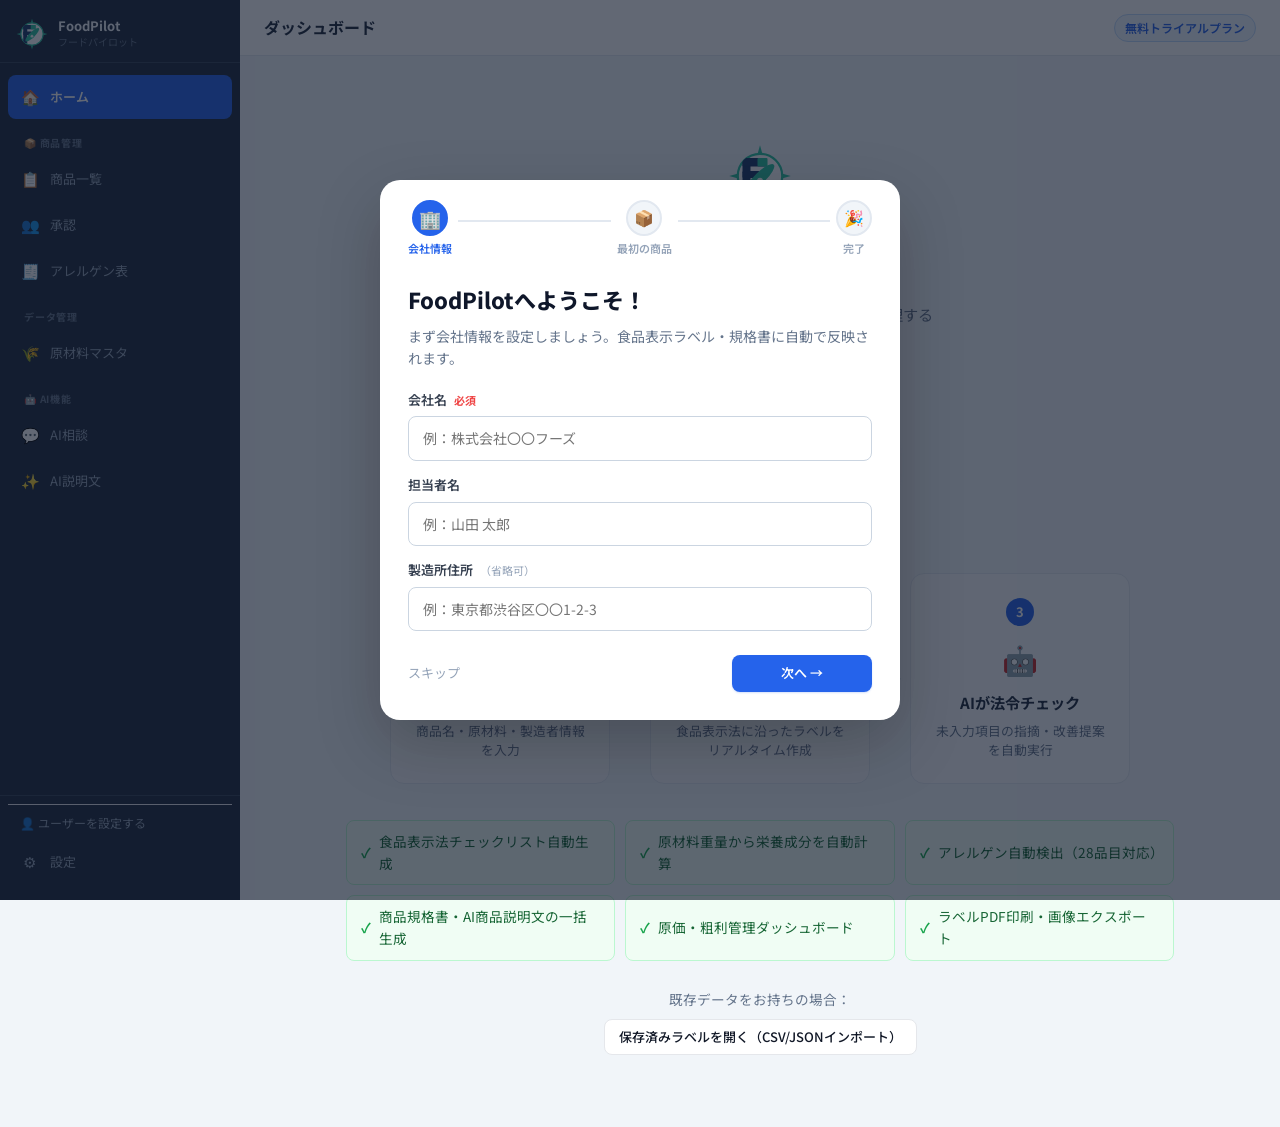
==== commit 25c0a50d: "ux: 商品一覧から原材料クロス検索を削除 操作しづらいためUIをシンプル化。  Co-Authored-By: Claude Sonnet 4.6 <noreply@anthropic.com>" ====
--- a/index.html
+++ b/index.html
@@ -15,7 +15,7 @@
     <meta name="theme-color" content="#2563eb">
     <meta name="apple-mobile-web-app-capable" content="yes">
     <meta name="apple-mobile-web-app-title" content="FoodPilot">
-    <link rel="stylesheet" href="./src/styles.css?v=20260724d" />
+    <link rel="stylesheet" href="./src/styles.css?v=20260725a" />
   </head>
   <body>
     <div id="root">
@@ -29,21 +29,21 @@
         </div>
       </main>
     </div>
-    <script src="./src/db.js?v=20260724d"></script>
-    <script src="./src/db-images.js?v=20260724d"></script>
-    <script src="./src/constants.js?v=20260724d"></script>
-    <script src="./src/utils-core.js?v=20260724d"></script>
-    <script src="./src/modules.js?v=20260724d"></script>
-    <script src="./src/state.js?v=20260724d"></script>
-    <script src="./src/db-cloud.js?v=20260724d"></script>
-    <script src="./src/ui-dashboard.js?v=20260724d"></script>
-    <script src="./src/ui-products.js?v=20260724d"></script>
-    <script src="./src/ui-label.js?v=20260724d"></script>
-    <script src="./src/ui-develop.js?v=20260724d"></script>
-    <script src="./src/ui-product-detail.js?v=20260724d"></script>
-    <script src="./src/ui-ing-master.js?v=20260724d"></script>
-    <script src="./src/delegation.js?v=20260724d"></script>
-    <script src="./src/app.js?v=20260724d"></script>
+    <script src="./src/db.js?v=20260725a"></script>
+    <script src="./src/db-images.js?v=20260725a"></script>
+    <script src="./src/constants.js?v=20260725a"></script>
+    <script src="./src/utils-core.js?v=20260725a"></script>
+    <script src="./src/modules.js?v=20260725a"></script>
+    <script src="./src/state.js?v=20260725a"></script>
+    <script src="./src/db-cloud.js?v=20260725a"></script>
+    <script src="./src/ui-dashboard.js?v=20260725a"></script>
+    <script src="./src/ui-products.js?v=20260725a"></script>
+    <script src="./src/ui-label.js?v=20260725a"></script>
+    <script src="./src/ui-develop.js?v=20260725a"></script>
+    <script src="./src/ui-product-detail.js?v=20260725a"></script>
+    <script src="./src/ui-ing-master.js?v=20260725a"></script>
+    <script src="./src/delegation.js?v=20260725a"></script>
+    <script src="./src/app.js?v=20260725a"></script>
     <script>if ('serviceWorker' in navigator) navigator.serviceWorker.register('./sw.js');</script>
   </body>
 </html>
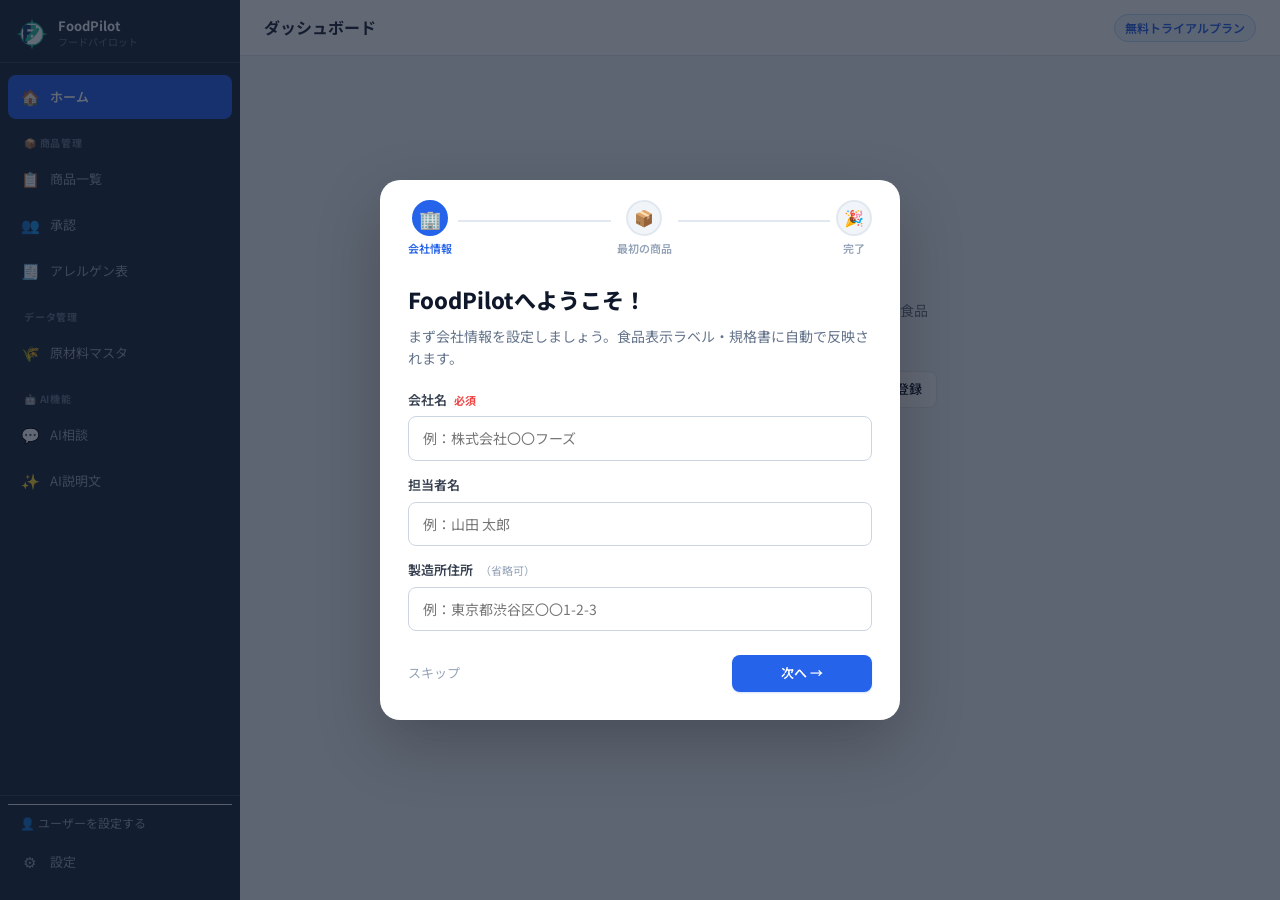
==== commit f9f5b170: "feat: ダッシュボード UI/UX 全面改善 - AIグリーティング削除（「おはようございます」などの挨拶文） - AIブリーフィングセクション削除（今日のAIブリーフィング） - AI提案・平均" ====
--- a/index.html
+++ b/index.html
@@ -15,7 +15,7 @@
     <meta name="theme-color" content="#2563eb">
     <meta name="apple-mobile-web-app-capable" content="yes">
     <meta name="apple-mobile-web-app-title" content="FoodPilot">
-    <link rel="stylesheet" href="./src/styles.css?v=20260725a" />
+    <link rel="stylesheet" href="./src/styles.css?v=20260725c" />
   </head>
   <body>
     <div id="root">
@@ -29,21 +29,21 @@
         </div>
       </main>
     </div>
-    <script src="./src/db.js?v=20260725a"></script>
-    <script src="./src/db-images.js?v=20260725a"></script>
-    <script src="./src/constants.js?v=20260725a"></script>
-    <script src="./src/utils-core.js?v=20260725a"></script>
-    <script src="./src/modules.js?v=20260725a"></script>
-    <script src="./src/state.js?v=20260725a"></script>
-    <script src="./src/db-cloud.js?v=20260725a"></script>
-    <script src="./src/ui-dashboard.js?v=20260725a"></script>
-    <script src="./src/ui-products.js?v=20260725a"></script>
-    <script src="./src/ui-label.js?v=20260725a"></script>
-    <script src="./src/ui-develop.js?v=20260725a"></script>
-    <script src="./src/ui-product-detail.js?v=20260725a"></script>
-    <script src="./src/ui-ing-master.js?v=20260725a"></script>
-    <script src="./src/delegation.js?v=20260725a"></script>
-    <script src="./src/app.js?v=20260725a"></script>
+    <script src="./src/db.js?v=20260725c"></script>
+    <script src="./src/db-images.js?v=20260725c"></script>
+    <script src="./src/constants.js?v=20260725c"></script>
+    <script src="./src/utils-core.js?v=20260725c"></script>
+    <script src="./src/modules.js?v=20260725c"></script>
+    <script src="./src/state.js?v=20260725c"></script>
+    <script src="./src/db-cloud.js?v=20260725c"></script>
+    <script src="./src/ui-dashboard.js?v=20260725c"></script>
+    <script src="./src/ui-products.js?v=20260725c"></script>
+    <script src="./src/ui-label.js?v=20260725c"></script>
+    <script src="./src/ui-develop.js?v=20260725c"></script>
+    <script src="./src/ui-product-detail.js?v=20260725c"></script>
+    <script src="./src/ui-ing-master.js?v=20260725c"></script>
+    <script src="./src/delegation.js?v=20260725c"></script>
+    <script src="./src/app.js?v=20260725c"></script>
     <script>if ('serviceWorker' in navigator) navigator.serviceWorker.register('./sw.js');</script>
   </body>
 </html>
--- a/src/styles.css
+++ b/src/styles.css
@@ -1344,7 +1344,24 @@
 .dash-product-actions { display: flex; gap: 6px; }
 
 /* Product Master */
-.master-toolbar { display: flex; gap: 10px; align-items: center; flex-wrap: wrap; margin-bottom: 20px; }
+.master-toolbar { display: flex; flex-direction: column; gap: 8px; margin-bottom: 16px; }
+.toolbar-top { display: flex; gap: 8px; align-items: center; flex-wrap: wrap; }
+.filter-toggle-btn {
+  padding: 6px 12px; border-radius: 6px; border: 1px solid var(--border);
+  background: var(--surface); color: var(--text-sub); font-size: 13px;
+  cursor: pointer; white-space: nowrap; display: flex; align-items: center; gap: 5px;
+  transition: background .15s, border-color .15s;
+}
+.filter-toggle-btn:hover { background: var(--bg); }
+.filter-toggle-btn.open { background: #eff6ff; border-color: #93c5fd; color: #1d4ed8; }
+.filter-toggle-btn.has-active { border-color: #2563eb; color: #1d4ed8; font-weight: 600; }
+.filter-badge {
+  display: inline-flex; align-items: center; justify-content: center;
+  min-width: 18px; height: 18px; padding: 0 4px;
+  background: #2563eb; color: #fff; border-radius: 99px; font-size: 11px; font-weight: 700;
+}
+.filter-panel { display: flex; gap: 8px; align-items: center; flex-wrap: wrap; padding: 8px 10px; background: var(--bg); border-radius: 8px; border: 1px solid var(--border); }
+.filter-panel--closed { display: none; }
 .master-list { display: flex; flex-direction: column; gap: 12px; }
 .master-card { background: #fff; border-radius: 12px; border: 1px solid #e2e8f0; padding: 16px 20px; box-shadow: 0 1px 3px rgba(0,0,0,.05); cursor: pointer; transition: box-shadow .15s, border-color .15s; text-align: left; width: 100%; display: block; }
 .master-card:hover { box-shadow: 0 4px 12px rgba(37,99,235,.12); border-color: #93c5fd; }
@@ -1543,8 +1560,9 @@
 
 @media (max-width: 560px) {
   .dash-stats { grid-template-columns: 1fr 1fr; }
-  .master-toolbar { flex-direction: column; align-items: stretch; }
+  .toolbar-top { flex-wrap: wrap; }
   .filter-btns { flex-wrap: wrap; }
+  .filter-panel { flex-wrap: wrap; }
   .saas-content { padding: 12px 10px 80px; }
 
   /* 商品詳細 各セクションの余白削減 */
@@ -5990,3 +6008,85 @@
 :root[data-theme="dark"] .demo-select-flow { background: #0f172a; }
 :root[data-theme="dark"] .demo-type-badge--manage  { background: #1e3a6e; color: #93c5fd; }
 :root[data-theme="dark"] .demo-type-badge--develop { background: #064e3b; color: #6ee7b7; }
+
+/* ── ダッシュボード UI/UX 改善 (2026-07-25) ─────────────────────────────── */
+
+/* シンプルオンボーディング */
+.onboarding-simple {
+  max-width: 480px; margin: 60px auto; padding: 40px 24px;
+  text-align: center; display: flex; flex-direction: column;
+  align-items: center; gap: 16px;
+}
+.onboarding-simple-icon { font-size: 52px; line-height: 1; }
+.onboarding-simple-title {
+  font-size: 22px; font-weight: 800; color: var(--text, #0f172a);
+  margin: 0; letter-spacing: -.4px;
+}
+.onboarding-simple-sub {
+  font-size: 14px; color: var(--text-sub, #64748b); margin: 0;
+  line-height: 1.7; max-width: 340px;
+}
+.onboarding-simple-actions {
+  display: flex; gap: 10px; flex-wrap: wrap; justify-content: center;
+  margin-top: 8px;
+}
+.onboarding-demo-link {
+  font-size: 13px; color: var(--text-sub, #64748b);
+  background: none; border: none; cursor: pointer;
+  text-decoration: underline; text-underline-offset: 3px;
+  padding: 0; margin-top: 4px;
+}
+.onboarding-demo-link:hover { color: var(--accent, #2563eb); }
+
+/* スマホ専用クイックアクション */
+.db2-mobile-quick {
+  display: none; gap: 8px; padding: 4px 0 12px;
+  flex-wrap: wrap;
+}
+.db2-mq-btn {
+  flex: 1; min-width: 100px; padding: 13px 10px;
+  border-radius: 10px; border: 1px solid var(--border, #e2e8f0);
+  background: var(--bg-card, #fff); font-size: 14px; font-weight: 600;
+  cursor: pointer; color: var(--text, #0f172a); text-align: center;
+  transition: background .15s;
+}
+.db2-mq-btn:hover { background: var(--bg-sub, #f8fafc); }
+
+/* 管理・コストセクション — デスクトップは両列グリッド */
+.db2-admin-section,
+.db2-cost-section {
+  display: grid;
+  grid-template-columns: repeat(auto-fill, minmax(300px, 1fr));
+  gap: 16px;
+  margin-top: 8px;
+}
+
+/* 担当者タスクのシンプルヘッダー */
+.db2-my-tasks-count {
+  font-size: 14px; font-weight: 700; color: var(--text, #0f172a);
+  display: flex; align-items: center; gap: 8px; flex-wrap: wrap;
+}
+
+/* スマホ: KPI行・管理・コストを非表示、モバイルクイックを表示 */
+@media (max-width: 640px) {
+  .db2-mobile-quick { display: flex; }
+  .db2-kpi-row { display: none; }
+  .db2-header-top .db2-today-badge,
+  .db2-header-top .db2-notif-btn,
+  .db2-header-top .demo-start-btn--sm,
+  .db2-header-top .db2-export-btn,
+  .db2-brand-sub { display: none; }
+  .db2-admin-section,
+  .db2-cost-section { display: none; }
+  .db2-admin-section .db2-section-wrap,
+  .db2-cost-section .dash-panel { display: none; }
+  .db2-quick-section { display: none; }
+}
+
+/* ダークモード */
+@media (prefers-color-scheme: dark) {
+  .db2-mq-btn { background: #1e293b; border-color: #334155; color: #f1f5f9; }
+  .onboarding-simple-title { color: #f1f5f9; }
+}
+:root[data-theme="dark"] .db2-mq-btn { background: #1e293b; border-color: #334155; color: #f1f5f9; }
+:root[data-theme="dark"] .onboarding-simple-title { color: #f1f5f9; }
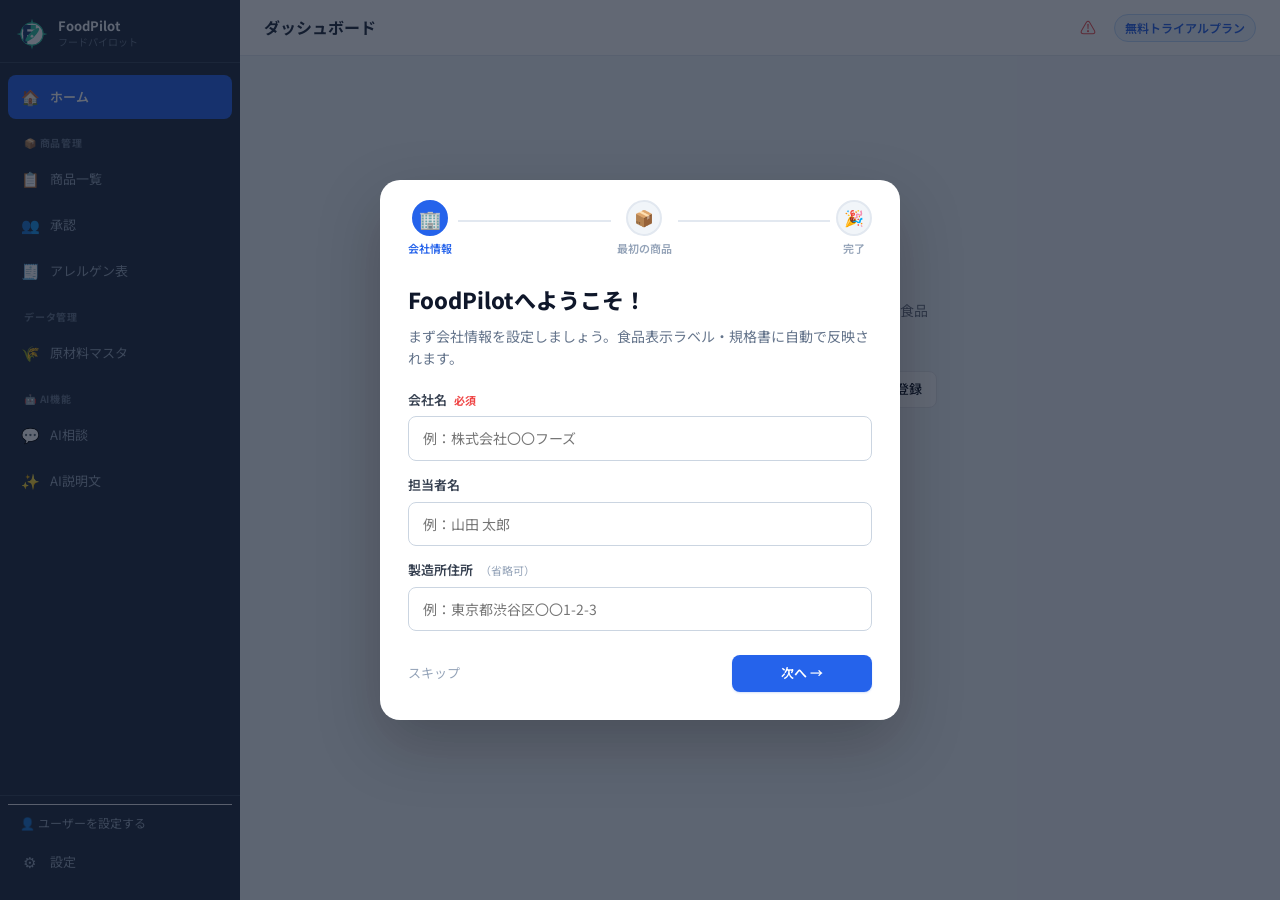
==== commit 138df92d: "feat: チームコード方式でマルチユーザー対応を簡素化 - db-cloud.js: URLとanon keyをデフォルト定数として埋め込み - db-cloud.js: getTeamId()でチ" ====
--- a/index.html
+++ b/index.html
@@ -15,7 +15,7 @@
     <meta name="theme-color" content="#2563eb">
     <meta name="apple-mobile-web-app-capable" content="yes">
     <meta name="apple-mobile-web-app-title" content="FoodPilot">
-    <link rel="stylesheet" href="./src/styles.css?v=20260725c" />
+    <link rel="stylesheet" href="./src/styles.css?v=20260725f" />
   </head>
   <body>
     <div id="root">
@@ -29,21 +29,21 @@
         </div>
       </main>
     </div>
-    <script src="./src/db.js?v=20260725c"></script>
-    <script src="./src/db-images.js?v=20260725c"></script>
-    <script src="./src/constants.js?v=20260725c"></script>
-    <script src="./src/utils-core.js?v=20260725c"></script>
-    <script src="./src/modules.js?v=20260725c"></script>
-    <script src="./src/state.js?v=20260725c"></script>
-    <script src="./src/db-cloud.js?v=20260725c"></script>
-    <script src="./src/ui-dashboard.js?v=20260725c"></script>
-    <script src="./src/ui-products.js?v=20260725c"></script>
-    <script src="./src/ui-label.js?v=20260725c"></script>
-    <script src="./src/ui-develop.js?v=20260725c"></script>
-    <script src="./src/ui-product-detail.js?v=20260725c"></script>
-    <script src="./src/ui-ing-master.js?v=20260725c"></script>
-    <script src="./src/delegation.js?v=20260725c"></script>
-    <script src="./src/app.js?v=20260725c"></script>
+    <script src="./src/db.js?v=20260725f"></script>
+    <script src="./src/db-images.js?v=20260725f"></script>
+    <script src="./src/constants.js?v=20260725f"></script>
+    <script src="./src/utils-core.js?v=20260725f"></script>
+    <script src="./src/modules.js?v=20260725f"></script>
+    <script src="./src/state.js?v=20260725f"></script>
+    <script src="./src/db-cloud.js?v=20260725f"></script>
+    <script src="./src/ui-dashboard.js?v=20260725f"></script>
+    <script src="./src/ui-products.js?v=20260725f"></script>
+    <script src="./src/ui-label.js?v=20260725f"></script>
+    <script src="./src/ui-develop.js?v=20260725f"></script>
+    <script src="./src/ui-product-detail.js?v=20260725f"></script>
+    <script src="./src/ui-ing-master.js?v=20260725f"></script>
+    <script src="./src/delegation.js?v=20260725f"></script>
+    <script src="./src/app.js?v=20260725f"></script>
     <script>if ('serviceWorker' in navigator) navigator.serviceWorker.register('./sw.js');</script>
   </body>
 </html>
--- a/src/styles.css
+++ b/src/styles.css
@@ -1362,33 +1362,46 @@
 }
 .filter-panel { display: flex; gap: 8px; align-items: center; flex-wrap: wrap; padding: 8px 10px; background: var(--bg); border-radius: 8px; border: 1px solid var(--border); }
 .filter-panel--closed { display: none; }
-.master-list { display: flex; flex-direction: column; gap: 12px; }
-.master-card { background: #fff; border-radius: 12px; border: 1px solid #e2e8f0; padding: 16px 20px; box-shadow: 0 1px 3px rgba(0,0,0,.05); cursor: pointer; transition: box-shadow .15s, border-color .15s; text-align: left; width: 100%; display: block; }
-.master-card:hover { box-shadow: 0 4px 12px rgba(37,99,235,.12); border-color: #93c5fd; }
-.master-card--discontinued { opacity: 0.55; background: #f8fafc; }
-.master-card--discontinued:hover { box-shadow: 0 1px 4px rgba(0,0,0,.08); border-color: #cbd5e1; }
-.master-card--warning { background: linear-gradient(160deg, #fffbeb 0%, #fff 55%); border-top: 3px solid #f59e0b; }
-.master-card--warning:hover { border-color: #f59e0b; box-shadow: 0 4px 12px rgba(245,158,11,.18); }
-.master-card--critical { background: linear-gradient(160deg, #fef2f2 0%, #fff 55%); border-top: 3px solid #ef4444; }
-.master-card--critical:hover { border-color: #ef4444; box-shadow: 0 4px 12px rgba(239,68,68,.18); }
+.master-list { display: flex; flex-direction: column; gap: 6px; }
+.master-card {
+  background: var(--bg-card, #fff); border-radius: 8px;
+  border: 1px solid var(--border, #e2e8f0); padding: 10px 14px;
+  box-shadow: 0 1px 2px rgba(0,0,0,.04); cursor: pointer;
+  transition: box-shadow .15s, border-color .15s; text-align: left; width: 100%; display: block;
+}
+.master-card:hover { box-shadow: 0 2px 8px rgba(37,99,235,.1); border-color: #93c5fd; }
+.master-card--discontinued { opacity: 0.55; background: var(--bg-sub, #f8fafc); }
+.master-card--discontinued:hover { box-shadow: 0 1px 4px rgba(0,0,0,.06); border-color: #cbd5e1; }
+.master-card--warning { border-left-color: #f59e0b !important; background: linear-gradient(to right, #fffbeb 0%, var(--bg-card,#fff) 60%); }
+.master-card--critical { border-left-color: #ef4444 !important; background: linear-gradient(to right, #fef2f2 0%, var(--bg-card,#fff) 60%); }
 .master-row--discontinued td { opacity: 0.55; }
 .master-row--discontinued .mt-name { text-decoration: line-through; color: #94a3b8; }
 .master-card:focus-visible { outline: 2px solid #2563eb; outline-offset: 2px; }
-.master-card-hd { margin-bottom: 12px; }
-.master-card-title-row { display: flex; align-items: center; gap: 8px; margin-bottom: 6px; flex-wrap: wrap; }
-.master-card-name { font-size: 16px; font-weight: 700; color: #1e293b; }
-.master-card-meta { display: flex; gap: 10px; flex-wrap: wrap; margin-bottom: 8px; }
-.meta-item { font-size: 12px; color: #64748b; }
-.meta-cost-rate { font-weight: 600; border-radius: 4px; padding: 1px 5px; }
+.master-card-hd { margin-bottom: 6px; }
+.master-card-title-row { display: flex; align-items: center; gap: 6px; margin-bottom: 4px; flex-wrap: wrap; }
+.master-card-name { font-size: 14px; font-weight: 700; color: var(--text, #1e293b); }
+.master-card-comp-inline {
+  font-size: 11px; font-weight: 700; margin-left: auto;
+  flex-shrink: 0; font-variant-numeric: tabular-nums;
+}
+.master-card-meta { display: flex; gap: 6px; flex-wrap: wrap; margin-bottom: 6px; align-items: center; }
+.meta-item { font-size: 11px; color: var(--text-sub, #64748b); }
+.meta-updated { color: var(--text-muted, #94a3b8); }
+.meta-cost-rate { font-weight: 600; border-radius: 3px; padding: 1px 4px; font-size: 11px; }
 .meta-cost-rate--ok   { background: #f0fdf4; color: #16a34a; }
 .meta-cost-rate--mid  { background: #fefce8; color: #ca8a04; }
 .meta-cost-rate--warn { background: #fef2f2; color: #dc2626; }
 .master-card-comp { display: flex; align-items: center; gap: 8px; }
-.comp-bar-wrap { flex: 1; max-width: 200px; height: 4px; background: #e2e8f0; border-radius: 2px; }
+.comp-bar-row { display: flex; align-items: center; gap: 6px; margin-top: 2px; }
+.comp-bar-wrap { flex: 1; max-width: 200px; height: 3px; background: var(--border, #e2e8f0); border-radius: 2px; }
 .comp-bar-fill { height: 100%; background: #10b981; border-radius: 2px; transition: width 0.3s; }
-.comp-pct { font-size: 11px; color: #64748b; }
-.master-card-actions { display: flex; gap: 8px; flex-wrap: wrap; }
-.btn-action { padding: 5px 12px; border-radius: 6px; border: 1px solid #e2e8f0; background: #f8fafc; font-size: 12px; cursor: pointer; color: #374151; transition: all 0.15s; white-space: nowrap; }
+.comp-pct { font-size: 11px; color: var(--text-sub, #64748b); }
+.master-card-actions {
+  display: none; gap: 6px; flex-wrap: wrap; margin-top: 8px;
+  padding-top: 8px; border-top: 1px solid var(--border, #e2e8f0);
+}
+.master-card:hover .master-card-actions { display: flex; }
+.btn-action { padding: 4px 10px; border-radius: 5px; border: 1px solid var(--border, #e2e8f0); background: var(--bg-sub, #f8fafc); font-size: 11px; cursor: pointer; color: #374151; transition: all 0.15s; white-space: nowrap; }
 .btn-action:hover { background: #e0e7ff; border-color: #93c5fd; color: #1d4ed8; }
 .btn-action.danger { color: #dc2626; }
 .btn-action.danger:hover { background: #fee2e2; border-color: #fca5a5; }
@@ -1627,22 +1640,21 @@
 .status-icon.ng { background: #fef2f2; color: #dc2626; }
 
 /* ══ Product Thumbnail ══ */
-.master-card-inner { display: flex; gap: 16px; align-items: flex-start; }
+.master-card-inner { display: flex; gap: 10px; align-items: center; }
 .product-thumb {
-  width: 72px; height: 72px; border-radius: 8px;
-  object-fit: cover; border: 1px solid #e2e8f0; flex-shrink: 0;
+  width: 44px; height: 44px; border-radius: 6px;
+  object-fit: cover; border: 1px solid var(--border, #e2e8f0); flex-shrink: 0;
 }
 .product-thumb-placeholder {
-  width: 72px; height: 72px; border-radius: 8px;
-  background: #f8fafc; border: 1px dashed #cbd5e1; flex-shrink: 0;
+  width: 44px; height: 44px; border-radius: 6px;
+  background: var(--bg-sub, #f8fafc); border: 1px dashed var(--border, #cbd5e1); flex-shrink: 0;
   display: flex; align-items: center; justify-content: center;
-  font-size: 24px; color: #cbd5e1;
+  font-size: 18px; color: #cbd5e1;
 }
 .master-card-body { flex: 1; min-width: 0; }
 
 /* ══ ③ Completion Missing Items ══ */
-.comp-section { display: flex; flex-direction: column; gap: 4px; margin-top: 8px; }
-.comp-bar-row { display: flex; align-items: center; gap: 8px; }
+.comp-section { display: flex; flex-direction: column; gap: 4px; margin-top: 6px; }
 .comp-missing { display: flex; gap: 4px; flex-wrap: wrap; }
 .comp-missing-item {
   font-size: 10px; padding: 2px 7px; border-radius: 4px;
@@ -1817,8 +1829,8 @@
 @media (max-width: 768px) {
   .spec-v2-body { grid-template-columns: 1fr; }
   .spec-v2-image-col { order: -1; flex-direction: row; }
-  .master-card-inner { gap: 10px; }
-  .product-thumb, .product-thumb-placeholder { width: 56px; height: 56px; font-size: 18px; }
+  .master-card-inner { gap: 8px; }
+  .product-thumb, .product-thumb-placeholder { width: 40px; height: 40px; font-size: 16px; }
   .spec-v2 { padding: 20px; }
   .cost-table { font-size: 12px; }
 }
@@ -4798,8 +4810,8 @@
 /* ── 商品画像 UX (⑧) ── */
 .product-thumb-add {
   display: flex; flex-direction: column; align-items: center; justify-content: center;
-  gap: 4px; width: 72px; height: 72px; border-radius: 8px; border: 1.5px dashed #94a3b8;
-  background: #f8fafc; color: #64748b; cursor: pointer; font-size: 20px;
+  gap: 2px; width: 44px; height: 44px; border-radius: 6px; border: 1.5px dashed #94a3b8;
+  background: var(--bg-sub, #f8fafc); color: #94a3b8; cursor: pointer; font-size: 16px;
   transition: border-color .15s, background .15s;
 }
 .product-thumb-add:hover { border-color: #2563eb; background: #eff6ff; color: #2563eb; }
@@ -6089,4 +6101,123 @@
   .onboarding-simple-title { color: #f1f5f9; }
 }
 :root[data-theme="dark"] .db2-mq-btn { background: #1e293b; border-color: #334155; color: #f1f5f9; }
+
+/* ── 今日の対応セクション ────────────────────────────────── */
+.db2-today-section {
+  background: var(--bg-card, #fff);
+  border: 1px solid var(--border, #e2e8f0);
+  border-radius: 12px;
+  padding: 16px 20px;
+  margin-bottom: 8px;
+}
+.db2-today-hd {
+  font-size: 15px; font-weight: 700; color: var(--text, #0f172a);
+  display: flex; align-items: center; gap: 10px; margin-bottom: 12px;
+}
+.db2-today-badge-count {
+  background: #ef4444; color: #fff; font-size: 12px; font-weight: 700;
+  padding: 2px 8px; border-radius: 20px;
+}
+.db2-today-list { display: flex; flex-direction: column; gap: 8px; }
+.db2-today-item {
+  display: flex; align-items: center; justify-content: space-between;
+  gap: 12px; padding: 8px 12px;
+  background: var(--bg-sub, #f8fafc);
+  border-radius: 8px; border: 1px solid var(--border, #e2e8f0);
+}
+.db2-today-item-text { font-size: 13px; color: var(--text, #0f172a); flex: 1; }
+.db2-today-item-text strong { color: #ef4444; }
+.db2-today-item-btn {
+  background: #2563eb; color: #fff; border: none; cursor: pointer;
+  font-size: 12px; font-weight: 600; padding: 5px 12px; border-radius: 6px;
+  white-space: nowrap; flex-shrink: 0; transition: background .15s;
+}
+.db2-today-item-btn:hover { background: #1d4ed8; }
+.db2-today-empty {
+  font-size: 14px; color: #16a34a; font-weight: 600; padding: 4px 0;
+}
+.db2-today-section--clear { border-color: #bbf7d0; background: #f0fdf4; }
+.db2-today-more {
+  font-size: 12px; color: var(--text-sub, #64748b); padding: 4px 12px;
+}
+
+/* ── 情報グリッド（商品・管理状況・原価）────────────────── */
+.db2-info-grid {
+  display: grid;
+  grid-template-columns: repeat(auto-fill, minmax(240px, 1fr));
+  gap: 12px;
+  margin-bottom: 8px;
+}
+.db2-info-card {
+  background: var(--bg-card, #fff);
+  border: 1px solid var(--border, #e2e8f0);
+  border-radius: 12px;
+  padding: 16px 18px;
+  display: flex; flex-direction: column; gap: 12px;
+}
+.db2-info-card-hd {
+  font-size: 13px; font-weight: 700; color: var(--text-sub, #64748b);
+  text-transform: uppercase; letter-spacing: .5px;
+}
+.db2-info-stats { display: flex; gap: 20px; flex-wrap: wrap; }
+.db2-info-stat { display: flex; flex-direction: column; gap: 2px; }
+.db2-info-num {
+  font-size: 28px; font-weight: 800; color: var(--text, #0f172a); line-height: 1;
+  font-variant-numeric: tabular-nums;
+}
+.db2-info-num--green { color: #16a34a; }
+.db2-info-num--blue  { color: #2563eb; }
+.db2-info-num--muted { color: #94a3b8; }
+.db2-info-num--warn  { color: #d97706; }
+.db2-info-lbl { font-size: 11px; color: var(--text-sub, #64748b); }
+.db2-info-actions { display: flex; gap: 8px; flex-wrap: wrap; margin-top: auto; }
+.db2-info-btn-outline {
+  border: 1px solid var(--border, #e2e8f0); background: none; cursor: pointer;
+  font-size: 12px; font-weight: 600; color: var(--text, #0f172a);
+  padding: 6px 12px; border-radius: 7px; transition: background .15s;
+}
+.db2-info-btn-outline:hover { background: var(--bg-sub, #f8fafc); }
+
+/* ── 管理状況行 ─────────────────────────────────────────── */
+.db2-mgmt-rows { display: flex; flex-direction: column; gap: 8px; }
+.db2-mgmt-row {
+  display: flex; align-items: center; gap: 8px; flex-wrap: wrap;
+  font-size: 12px;
+}
+.db2-mgmt-lbl { color: var(--text-sub, #64748b); flex: 1; min-width: 120px; }
+.db2-mgmt-val { font-size: 12px; color: var(--text, #0f172a); white-space: nowrap; }
+.db2-mgmt-val strong { color: var(--text, #0f172a); }
+.db2-mgmt-ok { color: #16a34a; font-weight: 700; font-size: 13px; }
+.db2-mgmt-btn {
+  background: none; border: 1px solid var(--border, #e2e8f0); cursor: pointer;
+  font-size: 11px; color: #2563eb; font-weight: 600;
+  padding: 3px 8px; border-radius: 5px; white-space: nowrap;
+  transition: background .15s;
+}
+.db2-mgmt-btn:hover { background: #eff6ff; }
+
+/* ダークモード対応 */
+@media (prefers-color-scheme: dark) {
+  .db2-today-section { background: #1e293b; border-color: #334155; }
+  .db2-today-item { background: #0f172a; border-color: #334155; }
+  .db2-today-item-text { color: #f1f5f9; }
+  .db2-info-card { background: #1e293b; border-color: #334155; }
+  .db2-info-num { color: #f1f5f9; }
+  .db2-info-btn-outline { color: #f1f5f9; border-color: #334155; }
+  .db2-info-btn-outline:hover { background: #0f172a; }
+  .db2-mgmt-btn:hover { background: #1e3a5f; }
+}
+:root[data-theme="dark"] .db2-today-section { background: #1e293b; border-color: #334155; }
+:root[data-theme="dark"] .db2-today-item { background: #0f172a; border-color: #334155; }
+:root[data-theme="dark"] .db2-today-item-text { color: #f1f5f9; }
+:root[data-theme="dark"] .db2-info-card { background: #1e293b; border-color: #334155; }
+:root[data-theme="dark"] .db2-info-num { color: #f1f5f9; }
+:root[data-theme="dark"] .db2-info-btn-outline { color: #f1f5f9; border-color: #334155; }
+:root[data-theme="dark"] .db2-info-btn-outline:hover { background: #0f172a; }
+
+/* スマホ: 情報グリッドは1列 */
+@media (max-width: 640px) {
+  .db2-info-grid { grid-template-columns: 1fr; }
+  .db2-today-item { flex-direction: column; align-items: flex-start; gap: 8px; }
+}
 :root[data-theme="dark"] .onboarding-simple-title { color: #f1f5f9; }
